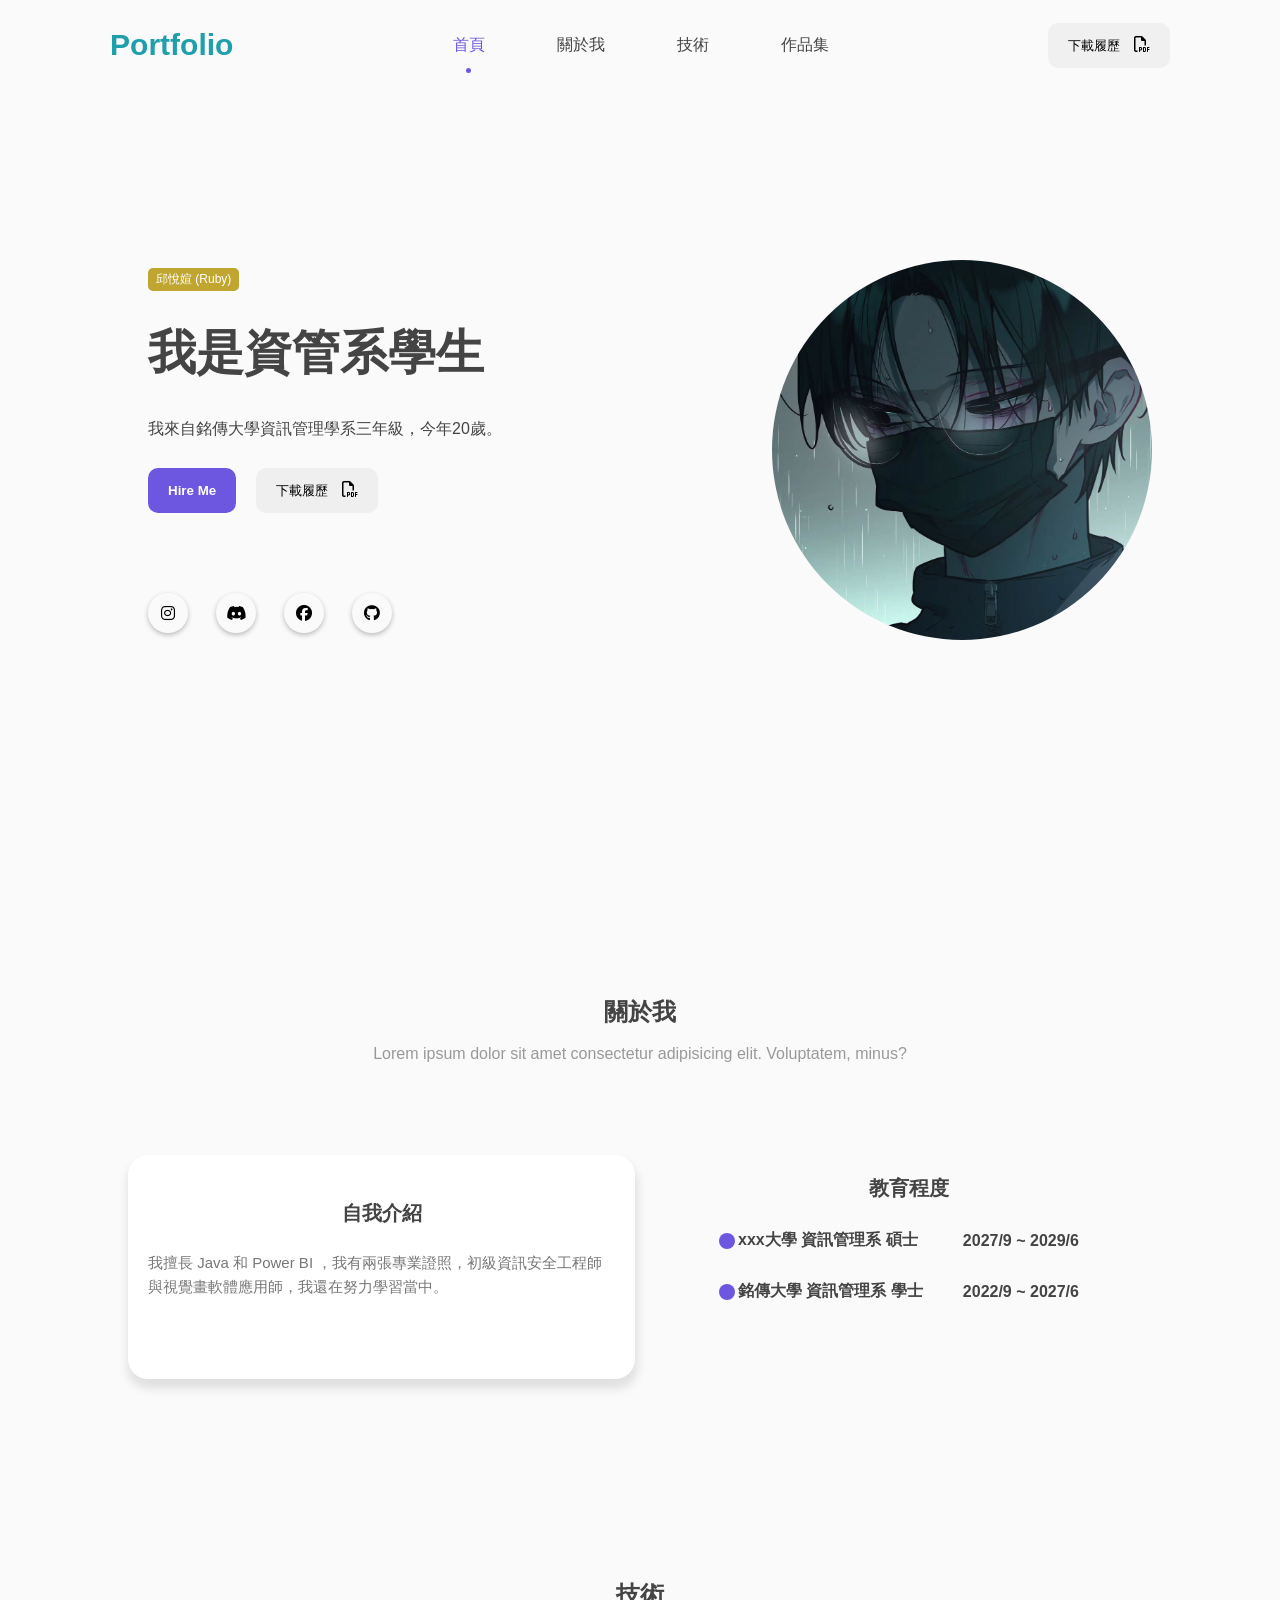
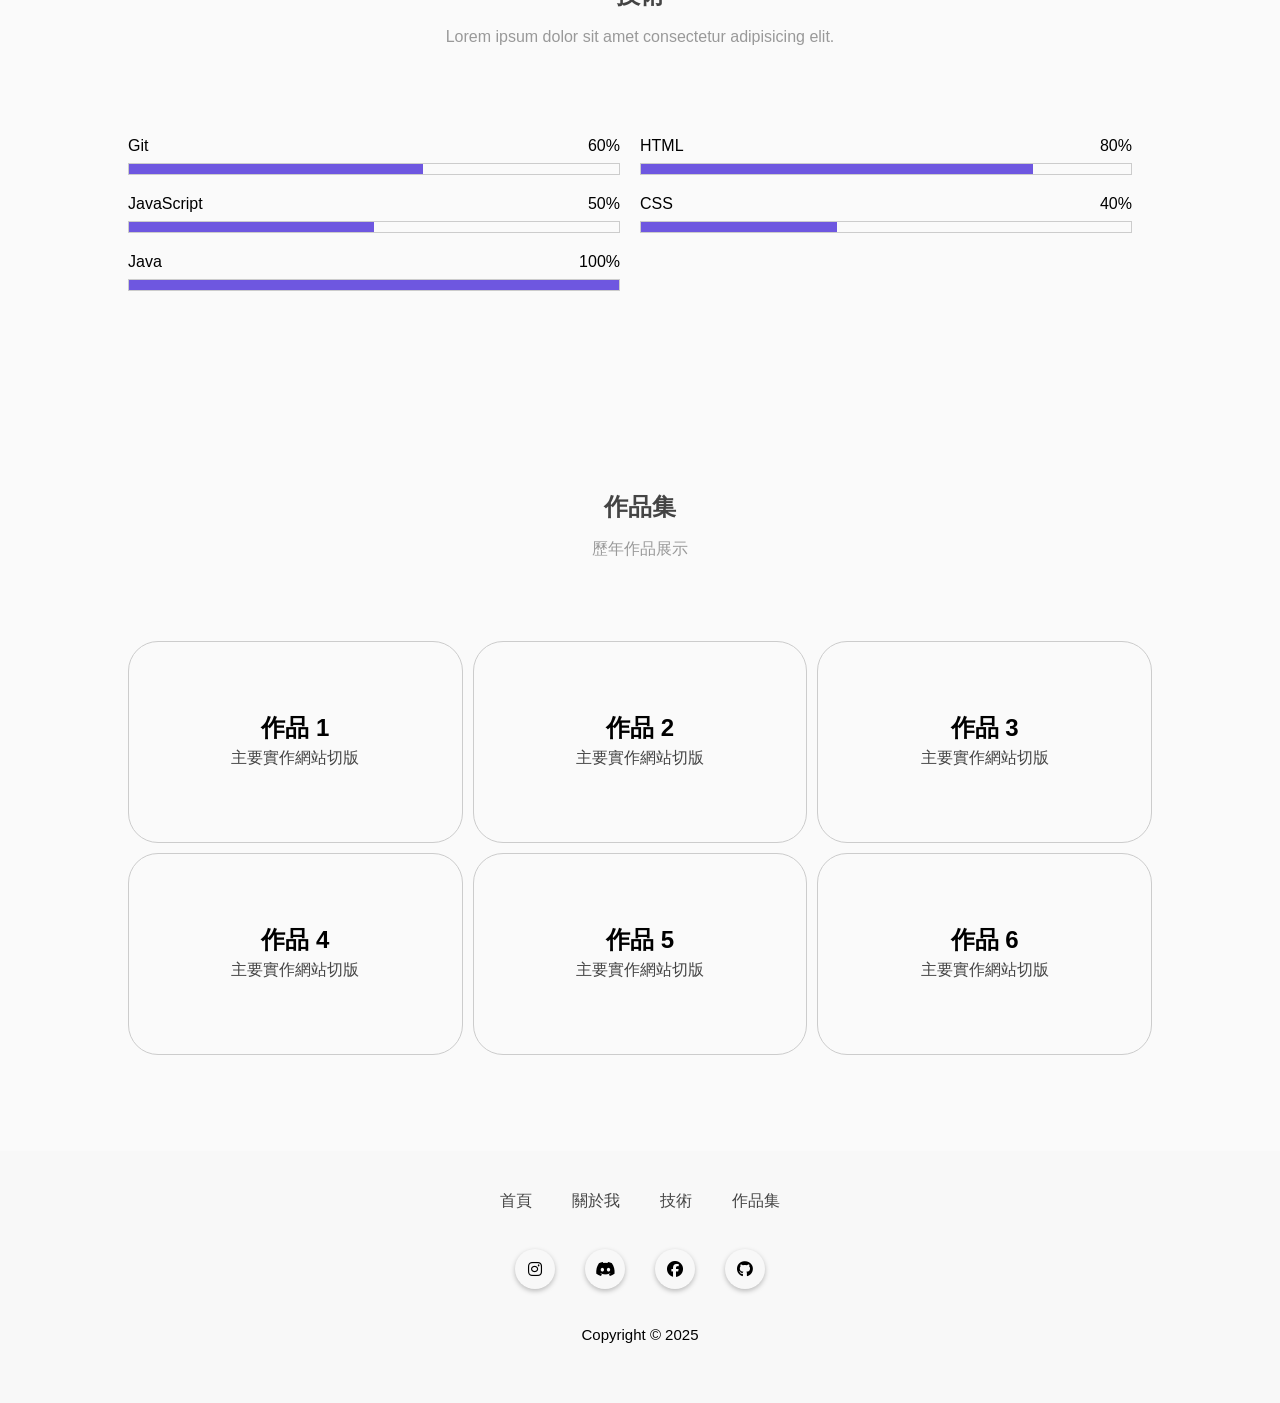
==== src/index.html @ 3c7439de "feat(about): 關於我版面樣式調整" ====
<!DOCTYPE html>
<html lang="en">
  <head>
    <meta charset="UTF-8" />
    <meta name="viewport" content="width=device-width, initial-scale=1.0" />
    <title>邱悅媗個人網站</title>
    <link rel="stylesheet" href="style.min.css" />
    <link rel="stylesheet" href="https://cdnjs.cloudflare.com/ajax/libs/font-awesome/6.6.0/css/all.min.css" />
  </head>

  <body>
    <section>
      <header>
        <div class="container">
          <div>
            <div class="left">
              <p class="nav-name">Portfolio</p>
            </div>

            <div class="center">
              <nav>
                <a href="#home" class="active">首頁</a>
                <a href="#about">關於我</a>
                <a href="#skills">技術</a>
                <a href="#contact">作品集</a>
              </nav>
            </div>

            <div class="button">
              <button class="btn">下載履歷 <i class="fa-regular fa-file-pdf"></i></button>
            </div>
          </div>
        </div>
      </header>

      <main class="wrapper">
        <div id="home" class="home">
          <div class="text">
            <span>邱悅媗 (Ruby)</span>
            <div class="featured-name">
              <p>我是資管系學生</p>
            </div>
            <strong>我來自銘傳大學資訊管理學系三年級，今年20歲。</strong>
            <div class="button">
              <button class="blue-btn" type="button">Hire Me</button>
              <button class="btn">下載履歷 <i class="fa-regular fa-file-pdf"></i></button>
            </div>
            <div class="icons">
              <div class="icon"><i class="fa-brands fa-instagram"></i></div>
              <div class="icon"><i class="fa-brands fa-discord"></i></div>
              <div class="icon"><i class="fa-brands fa-facebook"></i></div>
              <div class="icon"><i class="fa-brands fa-github"></i></div>
            </div>
          </div>
          <div class="image">
            <img src="./assets/images/784SE5cc.jpeg" alt="" srcset="" />
          </div>
        </div>
        <div id="about" class="page">
          <div class="title">
            <h1>關於我</h1>
            <strong>Lorem ipsum dolor sit amet consectetur adipisicing elit. Voluptatem, minus?</strong>
          </div>
          <div class="content">
            <div class="introduce">
              <div class="card">
                <h3>自我介紹</h3>
                <div>我擅長 Java 和 Power BI ，我有兩張專業證照，初級資訊安全工程師與視覺畫軟體應用師，我還在努力學習當中。</div>
              </div>
            </div>
            <div class="education">
              <h3>教育程度</h3>
              <div class="resume-item">
                <strong>xxx大學 資訊管理系 碩士</strong>
                <strong>2027/9 ~ 2029/6</strong>
              </div>
              <div class="resume-item">
                <strong>銘傳大學 資訊管理系 學士</strong>
                <strong>2022/9 ~ 2027/6</strong>
              </div>
            </div>
          </div>
        </div>
        <div id="skills" class="page">
          <div class="title">
            <h1>技術</h1>
            <strong>Lorem ipsum dolor sit amet consectetur adipisicing elit.</strong>
          </div>
          <div class="skills">
            <div class="item">
              <span class="skill">
                <span>Git</span>
                <span>60%</span>
              </span>
              <div class="progress">
                <div class="progress-bar" style="width: 60%"></div>
              </div>
            </div>

            <div class="item">
              <span class="skill">
                <span>HTML</span>
                <span>80%</span>
              </span>
              <div class="progress">
                <div class="progress-bar" style="width: 80%"></div>
              </div>
            </div>

            <div class="item">
              <span class="skill">
                <span>JavaScript</span>
                <span>50%</span>
              </span>
              <div class="progress">
                <div class="progress-bar" style="width: 50%"></div>
              </div>
            </div>

            <div class="item">
              <span class="skill">
                <span>CSS</span>
                <span>40%</span>
              </span>
              <div class="progress">
                <div class="progress-bar" style="width: 40%"></div>
              </div>
            </div>

            <div class="item">
              <span class="skill">
                <span>Java</span>
                <span>100%</span>
              </span>
              <div class="progress">
                <div class="progress-bar" style="width: 100%"></div>
              </div>
            </div>
          </div>
        </div>
        <div id="contact" class="page">
          <div class="title">
            <h1>作品集</h1>
            <strong>歷年作品展示</strong>
          </div>
          <div class="grid">
            <div class="item">
              <a href="./demo.html" target="_blank">
                <h4>作品 1</h4>
                <strong>主要實作網站切版</strong>
                <i class="fa-solid fa-magnifying-glass"></i>
              </a>
            </div>
            <div class="item">
              <h4>作品 2</h4>
              <strong>主要實作網站切版</strong>
              <i class="fa-solid fa-magnifying-glass"></i>
            </div>
            <div class="item">
              <h4>作品 3</h4>
              <strong>主要實作網站切版</strong>
              <i class="fa-solid fa-magnifying-glass"></i>
            </div>
            <div class="item">
              <h4>作品 4</h4>
              <strong>主要實作網站切版</strong>
              <i class="fa-solid fa-magnifying-glass"></i>
            </div>
            <div class="item">
              <h4>作品 5</h4>
              <strong>主要實作網站切版</strong>
              <i class="fa-solid fa-magnifying-glass"></i>
            </div>
            <div class="item">
              <h4>作品 6</h4>
              <strong>主要實作網站切版</strong>
              <i class="fa-solid fa-magnifying-glass"></i>
            </div>
          </div>
        </div>
      </main>

      <footer>
        <nav>
          <a href="#home">首頁</a>
          <a href="#about">關於我</a>
          <a href="#skills">技術</a>
          <a href="#contact">作品集</a>
        </nav>
        <div class="icons">
          <div class="icon"><i class="fa-brands fa-instagram"></i></div>
          <div class="icon"><i class="fa-brands fa-discord"></i></div>
          <div class="icon"><i class="fa-brands fa-facebook"></i></div>
          <div class="icon"><i class="fa-brands fa-github"></i></div>
        </div>
        <div class="copy-right">Copyright &copy; 2025</div>
      </footer>
    </section>
    <script src="./main.js"></script>
    <!-- 追蹤定位點移動 -->
  </body>
</html>
---- src/style.min.css ----
section{display:flex;flex-direction:column;min-height:100vh}section div.container{width:100%;margin:0 auto;position:relative;box-sizing:border-box}section div.container>div{width:100%;height:4rem;display:flex;align-items:center}section main.wrapper{width:100%;margin:0 auto;box-sizing:border-box;padding-left:2rem;padding-right:2rem;padding-inline:10vw}section main.wrapper>div.home{height:100vh}section main.wrapper>div.page.title{margin-top:1rem;margin-bottom:6rem;text-align:center}section main.wrapper>div.page.title h2{margin:0;margin-bottom:.5rem}section main.wrapper>div.page.title strong{color:var(--gray-color-500)}:root{--header-height-large: 90px;--header-height-small: 70px;--header-height: 90px;--header-shadow: none;--shadow-opacity: 0}header{height:var(--header-height);line-height:var(--header-height);background-color:#fafafa;width:100%;padding-inline:8.6vw;box-sizing:border-box;display:flex;align-items:center;justify-content:space-between;position:fixed;top:0;transition:all .3s ease;z-index:100;transition:.3s;box-shadow:var(--header-shadow, rgba(0, 0, 0, 0.1) 0px 1px 6px)}header::after{content:"";position:absolute;bottom:0;left:0;right:0;height:.5px;background:rgba(0,0,0,.1);opacity:var(--shadow-opacity, 0);transition:opacity .3s ease}header .nav-name{margin:0;padding:0;font-size:30px;font-weight:600;color:#1e9fab}header .center{flex:1;display:flex;justify-content:center}header .center nav{display:flex;align-items:center;gap:3.5rem}header .center nav a{padding:.5rem;border:none;cursor:pointer;font-family:Poppins,sans-serif;color:#444;text-decoration:none;font-weight:500}header .center nav .active{position:relative;color:#6e57e0}header .center nav .active::after{content:"";width:5px;height:5px;background-color:#6e57e0;border-radius:50%;position:absolute;left:calc(50% - 3px);bottom:25px}header .button{display:flex;align-items:center;gap:.5rem}header .button .btn{padding:.5rem;border:none;cursor:pointer;font-family:Poppins,sans-serif;font-weight:500;padding:13px 20px;background:#f0f0f0;border-radius:10px;transition:all .4s;color:#000}header .button .btn i{margin-left:10px;font-size:16px}header .button .btn:hover{background:#00c9ff;color:#fff}div.home{display:flex;justify-content:space-between}div.home>div{width:50%}div.home>div.text{position:relative;display:flex;flex-direction:column;justify-content:center;min-height:80vh;width:50%;padding-left:20px}div.home>div.text>span{align-self:flex-start;background-color:#c0a631;color:#fff;padding:3px 8px;font-size:12px;border-radius:5px}div.home>div.text .featured-name{font-size:3rem;font-weight:600;line-height:1.75rem;color:#444}div.home>div.text strong{font-size:1rem;font-weight:400;line-height:1.75rem;margin-bottom:25px;color:#444}div.home>div.text div.button{display:flex;gap:1.25rem}div.home>div.text div.button .blue-btn{background:#6e57e0;font-weight:600;color:#fff}div.home>div.text div.button .blue-btn:hover{background:#285bd4;color:#fff}div.home>div.text div.button button{padding:.5rem;border:none;cursor:pointer;font-family:Poppins,sans-serif;font-weight:500;padding:13px 20px;background:#efefef;border:none;border-radius:10px;cursor:pointer;transition:all .4s;color:#000}div.home>div.text div.button button:hover{background:#00c9ff;color:#fff}div.home>div.text div.button button>i{margin-left:10px;font-size:16px}div.home>div.text div.icons{margin-top:5em;display:flex;gap:1.75em}div.home>div.text div .icon{display:flex;justify-content:center;align-items:center;width:40px;height:40px;border-radius:50%;box-shadow:0px 2px 5px 0px rgba(0,0,0,.25);cursor:pointer}div.home>div.text div .icon:hover{color:#6e57e0}div.home>div.image{display:flex;justify-content:right;align-items:center}div.home>div.image img{width:380px;height:380px;border-radius:50%;-o-object-fit:cover;object-fit:cover}.page{padding-block:6em}.page .title{text-align:center;margin-bottom:5em}.page .title h1{font-weight:600;color:#444;margin:0 0 14px}.page .title strong{font-size:1rem;font-weight:400;line-height:1.5;color:#999}.page#about .content{display:flex;flex-direction:row;justify-content:space-between;align-items:center;gap:50px}.page#about .introduce{width:100%}.page#about .introduce div.card{position:relative;display:flex;align-items:center;flex-direction:column;padding-block:30px 70px;padding-inline:10px;width:100%;background:#fff;box-shadow:1px 8px 10px 2px rgba(0,0,0,.1019607843);border-radius:20px}.page#about .introduce div.card h3{font-size:1.25rem;font-weight:600;line-height:1rem;color:#444}.page#about .introduce div.card>div{font-size:15px;font-weight:400;line-height:1.5rem;padding:10px;text-align:left;color:#777}.page#about .education{display:flex;align-items:center;flex-direction:column;padding-block:30px 70px;padding-inline:0px;width:100%}.page#about .education h3{margin:0 0 15px;font-size:20px;font-weight:600;line-height:1.2;color:#444}.page#about .education .resume-item{width:70%;display:flex;justify-content:space-between;align-items:center;padding:15px;color:#444;position:relative;font-weight:normal}.page#about .education .resume-item::before{box-sizing:border-box;content:"";position:absolute;left:-4px;width:16px;height:16px;border-radius:50px;background-color:#6e57e0}div.skills{display:flex;width:100%;gap:20px;flex-wrap:wrap;padding-block:.5em}div.skills .item{display:flex;flex-direction:column;gap:8px;flex-basis:calc(50% - 20px)}div.skills .item .skill{display:flex;justify-content:space-between;align-items:center}div.skills .item .progress{height:10px;border:solid 1px #ccc}div.skills .item .progress .progress-bar{height:10px;background-color:#6e57e0}div .grid{display:grid;grid-template-columns:repeat(auto-fill, minmax(300px, 1fr));gap:10px}div .grid .item{border:solid 1px #ccc;border-radius:30px;height:200px;display:flex;flex-direction:column;justify-content:center;align-items:center}div .grid .item i{display:none}div .grid .item:hover{color:#285bd4;border:solid 1px #285bd4}div .grid .item:hover i{padding-top:.75rem;display:block}div .grid .item a{display:flex;flex-direction:column;justify-content:center;align-items:center;text-decoration:none;color:inherit}div .grid .item h4{margin:0;margin-top:-2.5px;font-size:1.5rem}div .grid .item strong{font-weight:normal;margin-top:4px;color:#444}footer{display:flex;justify-content:center;align-items:center;flex-direction:column;row-gap:37px;background:#f8f8f8;padding-block:40px 60px}footer nav{display:flex}footer nav a{color:#444;text-decoration:none;font-weight:500;margin:0 20px}footer div{display:flex;justify-content:center}footer div.icons{gap:30px}footer div .icon{align-items:center;width:40px;height:40px;border-radius:50%;box-shadow:0px 2px 5px 0px rgba(0,0,0,.25);cursor:pointer}footer div .icon:hover{color:#6e57e0}footer div.copy-right{font-size:15px}html,body{margin:0;padding:0;box-sizing:border-box;background-color:#fafafa;font-family:Poppins,sans-serif}html{scroll-behavior:smooth}.wrapper{padding-inline:10vw}/*# sourceMappingURL=style.min.css.map */
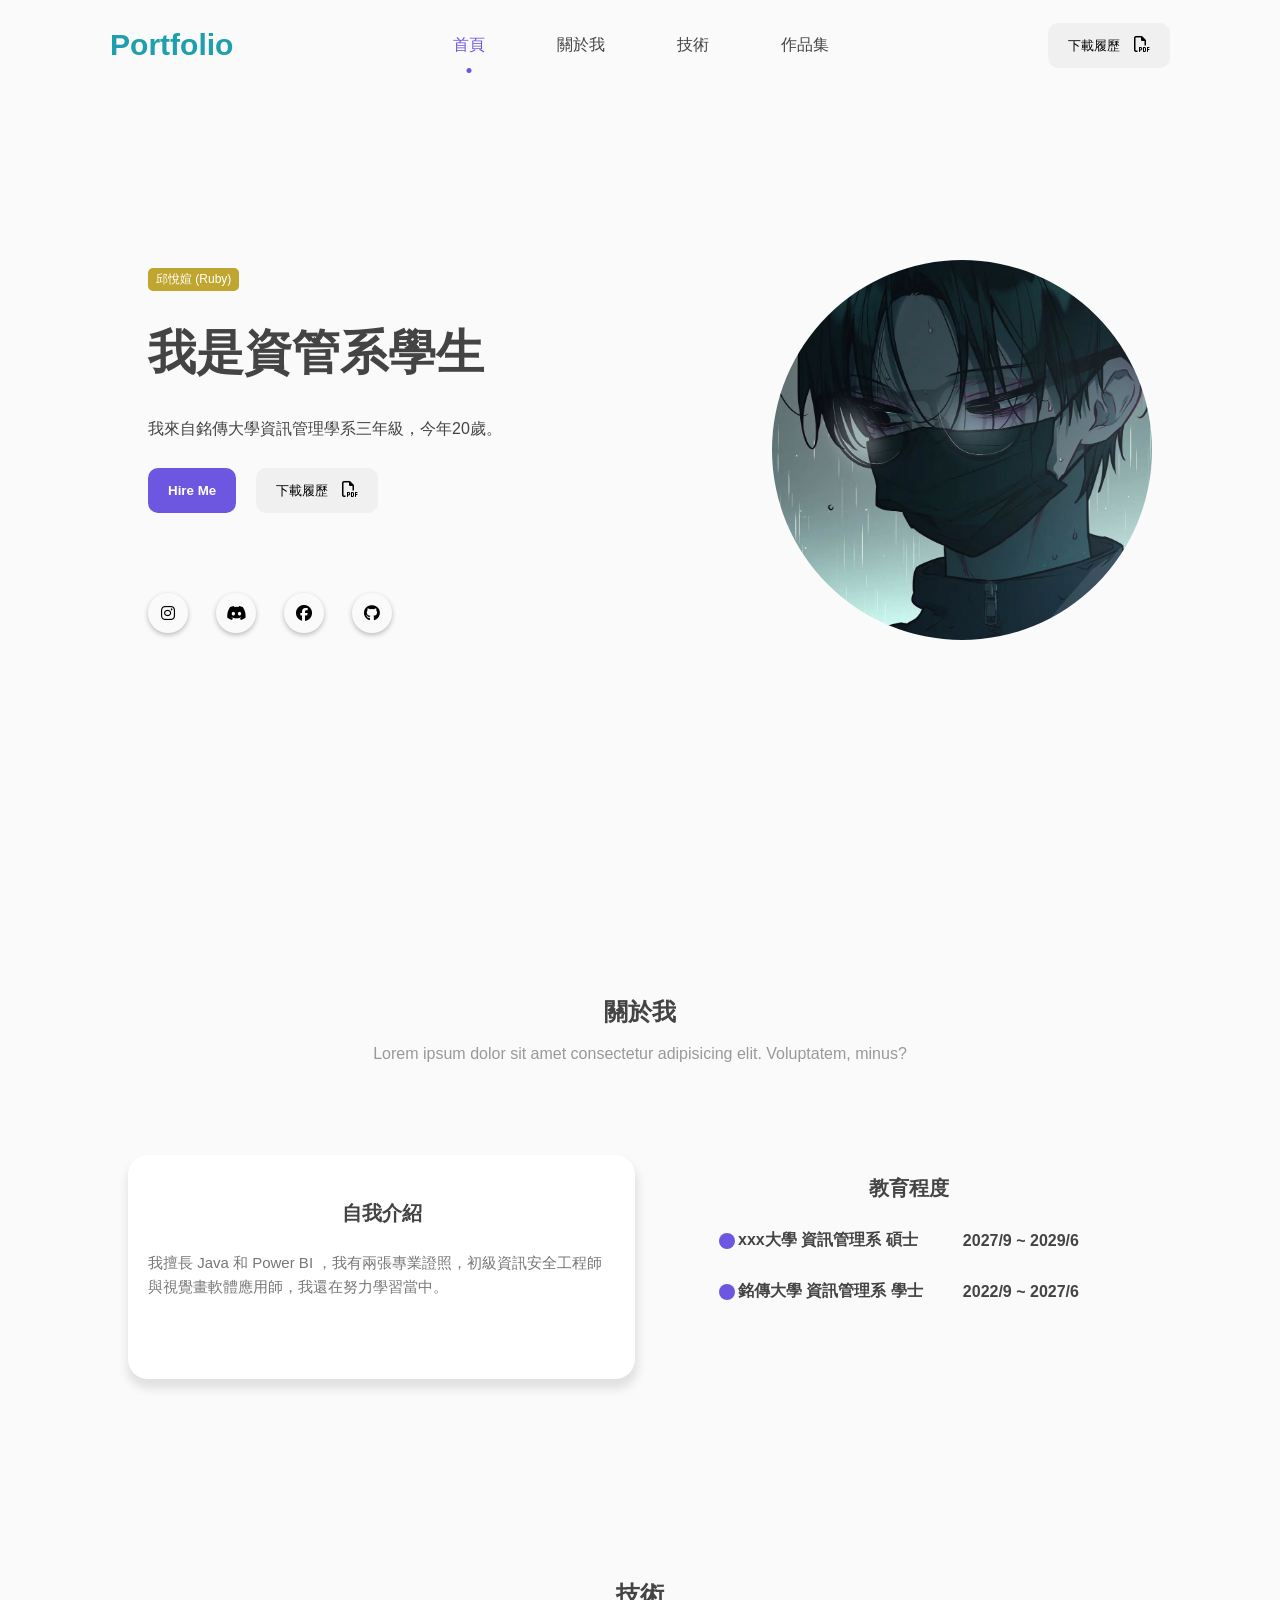
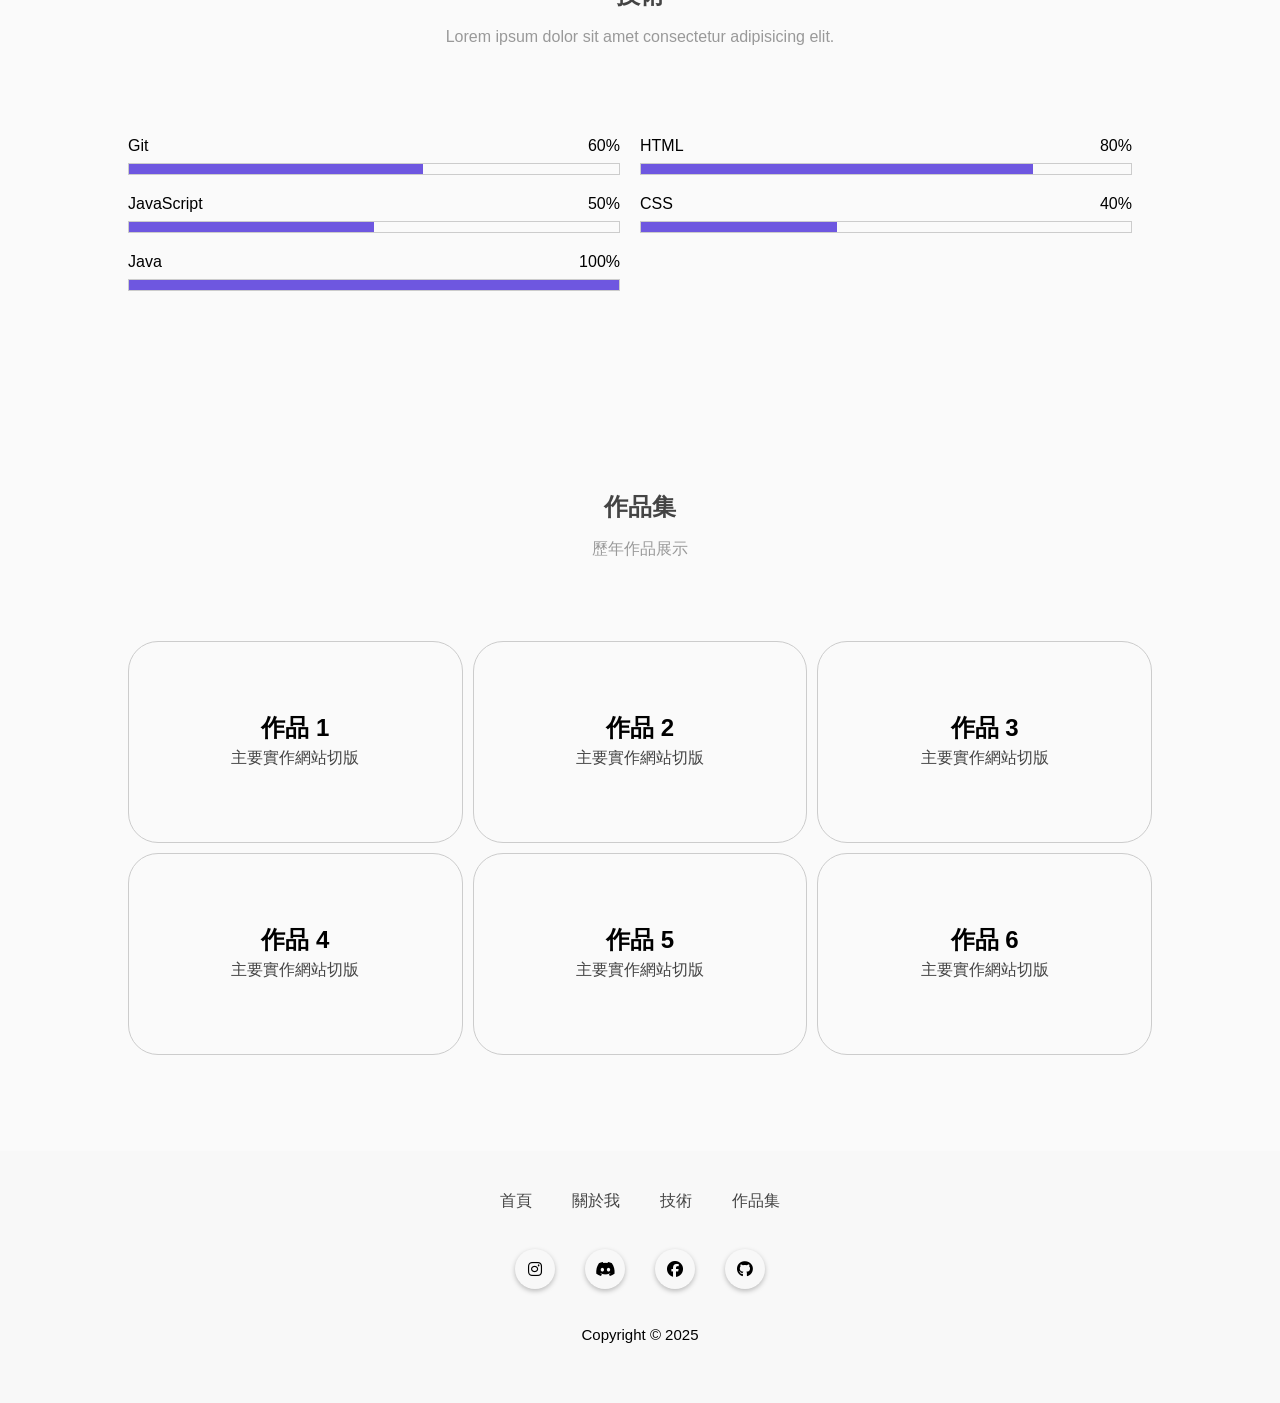
==== commit 7164f563: "refactor(a): 整合顏色格式與樣式" ====
--- a/src/index.html
+++ b/src/index.html
@@ -74,6 +74,7 @@
                 <strong>xxx大學 資訊管理系 碩士</strong>
                 <strong>2027/9 ~ 2029/6</strong>
               </div>
+
               <div class="resume-item">
                 <strong>銘傳大學 資訊管理系 學士</strong>
                 <strong>2022/9 ~ 2027/6</strong>
@@ -151,26 +152,31 @@
                 <i class="fa-solid fa-magnifying-glass"></i>
               </a>
             </div>
+
             <div class="item">
               <h4>作品 2</h4>
               <strong>主要實作網站切版</strong>
               <i class="fa-solid fa-magnifying-glass"></i>
             </div>
+
             <div class="item">
               <h4>作品 3</h4>
               <strong>主要實作網站切版</strong>
               <i class="fa-solid fa-magnifying-glass"></i>
             </div>
+
             <div class="item">
               <h4>作品 4</h4>
               <strong>主要實作網站切版</strong>
               <i class="fa-solid fa-magnifying-glass"></i>
             </div>
+
             <div class="item">
               <h4>作品 5</h4>
               <strong>主要實作網站切版</strong>
               <i class="fa-solid fa-magnifying-glass"></i>
             </div>
+
             <div class="item">
               <h4>作品 6</h4>
               <strong>主要實作網站切版</strong>
--- a/src/style.min.css
+++ b/src/style.min.css
@@ -1 +1 @@
-section{display:flex;flex-direction:column;min-height:100vh}section div.container{width:100%;margin:0 auto;position:relative;box-sizing:border-box}section div.container>div{width:100%;height:4rem;display:flex;align-items:center}section main.wrapper{width:100%;margin:0 auto;box-sizing:border-box;padding-left:2rem;padding-right:2rem;padding-inline:10vw}section main.wrapper>div.home{height:100vh}section main.wrapper>div.page.title{margin-top:1rem;margin-bottom:6rem;text-align:center}section main.wrapper>div.page.title h2{margin:0;margin-bottom:.5rem}section main.wrapper>div.page.title strong{color:var(--gray-color-500)}:root{--header-height-large: 90px;--header-height-small: 70px;--header-height: 90px;--header-shadow: none;--shadow-opacity: 0}header{height:var(--header-height);line-height:var(--header-height);background-color:#fafafa;width:100%;padding-inline:8.6vw;box-sizing:border-box;display:flex;align-items:center;justify-content:space-between;position:fixed;top:0;transition:all .3s ease;z-index:100;transition:.3s;box-shadow:var(--header-shadow, rgba(0, 0, 0, 0.1) 0px 1px 6px)}header::after{content:"";position:absolute;bottom:0;left:0;right:0;height:.5px;background:rgba(0,0,0,.1);opacity:var(--shadow-opacity, 0);transition:opacity .3s ease}header .nav-name{margin:0;padding:0;font-size:30px;font-weight:600;color:#1e9fab}header .center{flex:1;display:flex;justify-content:center}header .center nav{display:flex;align-items:center;gap:3.5rem}header .center nav a{padding:.5rem;border:none;cursor:pointer;font-family:Poppins,sans-serif;color:#444;text-decoration:none;font-weight:500}header .center nav .active{position:relative;color:#6e57e0}header .center nav .active::after{content:"";width:5px;height:5px;background-color:#6e57e0;border-radius:50%;position:absolute;left:calc(50% - 3px);bottom:25px}header .button{display:flex;align-items:center;gap:.5rem}header .button .btn{padding:.5rem;border:none;cursor:pointer;font-family:Poppins,sans-serif;font-weight:500;padding:13px 20px;background:#f0f0f0;border-radius:10px;transition:all .4s;color:#000}header .button .btn i{margin-left:10px;font-size:16px}header .button .btn:hover{background:#00c9ff;color:#fff}div.home{display:flex;justify-content:space-between}div.home>div{width:50%}div.home>div.text{position:relative;display:flex;flex-direction:column;justify-content:center;min-height:80vh;width:50%;padding-left:20px}div.home>div.text>span{align-self:flex-start;background-color:#c0a631;color:#fff;padding:3px 8px;font-size:12px;border-radius:5px}div.home>div.text .featured-name{font-size:3rem;font-weight:600;line-height:1.75rem;color:#444}div.home>div.text strong{font-size:1rem;font-weight:400;line-height:1.75rem;margin-bottom:25px;color:#444}div.home>div.text div.button{display:flex;gap:1.25rem}div.home>div.text div.button .blue-btn{background:#6e57e0;font-weight:600;color:#fff}div.home>div.text div.button .blue-btn:hover{background:#285bd4;color:#fff}div.home>div.text div.button button{padding:.5rem;border:none;cursor:pointer;font-family:Poppins,sans-serif;font-weight:500;padding:13px 20px;background:#efefef;border:none;border-radius:10px;cursor:pointer;transition:all .4s;color:#000}div.home>div.text div.button button:hover{background:#00c9ff;color:#fff}div.home>div.text div.button button>i{margin-left:10px;font-size:16px}div.home>div.text div.icons{margin-top:5em;display:flex;gap:1.75em}div.home>div.text div .icon{display:flex;justify-content:center;align-items:center;width:40px;height:40px;border-radius:50%;box-shadow:0px 2px 5px 0px rgba(0,0,0,.25);cursor:pointer}div.home>div.text div .icon:hover{color:#6e57e0}div.home>div.image{display:flex;justify-content:right;align-items:center}div.home>div.image img{width:380px;height:380px;border-radius:50%;-o-object-fit:cover;object-fit:cover}.page{padding-block:6em}.page .title{text-align:center;margin-bottom:5em}.page .title h1{font-weight:600;color:#444;margin:0 0 14px}.page .title strong{font-size:1rem;font-weight:400;line-height:1.5;color:#999}.page#about .content{display:flex;flex-direction:row;justify-content:space-between;align-items:center;gap:50px}.page#about .introduce{width:100%}.page#about .introduce div.card{position:relative;display:flex;align-items:center;flex-direction:column;padding-block:30px 70px;padding-inline:10px;width:100%;background:#fff;box-shadow:1px 8px 10px 2px rgba(0,0,0,.1019607843);border-radius:20px}.page#about .introduce div.card h3{font-size:1.25rem;font-weight:600;line-height:1rem;color:#444}.page#about .introduce div.card>div{font-size:15px;font-weight:400;line-height:1.5rem;padding:10px;text-align:left;color:#777}.page#about .education{display:flex;align-items:center;flex-direction:column;padding-block:30px 70px;padding-inline:0px;width:100%}.page#about .education h3{margin:0 0 15px;font-size:20px;font-weight:600;line-height:1.2;color:#444}.page#about .education .resume-item{width:70%;display:flex;justify-content:space-between;align-items:center;padding:15px;color:#444;position:relative;font-weight:normal}.page#about .education .resume-item::before{box-sizing:border-box;content:"";position:absolute;left:-4px;width:16px;height:16px;border-radius:50px;background-color:#6e57e0}div.skills{display:flex;width:100%;gap:20px;flex-wrap:wrap;padding-block:.5em}div.skills .item{display:flex;flex-direction:column;gap:8px;flex-basis:calc(50% - 20px)}div.skills .item .skill{display:flex;justify-content:space-between;align-items:center}div.skills .item .progress{height:10px;border:solid 1px #ccc}div.skills .item .progress .progress-bar{height:10px;background-color:#6e57e0}div .grid{display:grid;grid-template-columns:repeat(auto-fill, minmax(300px, 1fr));gap:10px}div .grid .item{border:solid 1px #ccc;border-radius:30px;height:200px;display:flex;flex-direction:column;justify-content:center;align-items:center}div .grid .item i{display:none}div .grid .item:hover{color:#285bd4;border:solid 1px #285bd4}div .grid .item:hover i{padding-top:.75rem;display:block}div .grid .item a{display:flex;flex-direction:column;justify-content:center;align-items:center;text-decoration:none;color:inherit}div .grid .item h4{margin:0;margin-top:-2.5px;font-size:1.5rem}div .grid .item strong{font-weight:normal;margin-top:4px;color:#444}footer{display:flex;justify-content:center;align-items:center;flex-direction:column;row-gap:37px;background:#f8f8f8;padding-block:40px 60px}footer nav{display:flex}footer nav a{color:#444;text-decoration:none;font-weight:500;margin:0 20px}footer div{display:flex;justify-content:center}footer div.icons{gap:30px}footer div .icon{align-items:center;width:40px;height:40px;border-radius:50%;box-shadow:0px 2px 5px 0px rgba(0,0,0,.25);cursor:pointer}footer div .icon:hover{color:#6e57e0}footer div.copy-right{font-size:15px}html,body{margin:0;padding:0;box-sizing:border-box;background-color:#fafafa;font-family:Poppins,sans-serif}html{scroll-behavior:smooth}.wrapper{padding-inline:10vw}/*# sourceMappingURL=style.min.css.map */+section{display:flex;flex-direction:column;width:100%}section div.container{width:100%;margin:0 auto;position:relative;box-sizing:border-box}section div.container>div{display:flex;align-items:center}section main.wrapper{width:100%;margin:0 auto;box-sizing:border-box;padding-inline:10vw}section main.wrapper>div.home{height:100vh}section main.wrapper>div.page{padding-block:6em}section main.wrapper>div.page.title{margin-top:1rem;margin-bottom:6rem}section main.wrapper>div.page.title h2{margin:0;margin-bottom:.5rem}:root{--first-color: #6e57e0;--first-color-hover: #285bd4;--second-color: #00c9ff;--border-color: #ccc;--body-color: #fafafa;--white-color: #fff;--primary-text-color: #444444;--first-shadow-color: rgba(0, 0, 0, 0.1)}:root{--header-height-large: 90px;--header-height-small: 70px;--header-height: 90px;--header-shadow: none;--shadow-opacity: 0}header{height:var(--header-height);line-height:var(--header-height);background-color:var(--body-color);width:100%;padding-inline:8.6vw;box-sizing:border-box;display:flex;align-items:center;justify-content:space-between;position:fixed;top:0;transition:all .3s ease;z-index:100;box-shadow:var(--header-shadow, var(--first-shadow-color) 0px 1px 6px)}header::after{content:"";position:absolute;bottom:0;left:0;right:0;height:.5px;background:var(--first-shadow-color);opacity:var(--shadow-opacity, 0);transition:opacity .3s ease}header .nav-name{margin:0;padding:0;font-size:30px;font-weight:600;color:#1e9fab}header .center{flex:1;display:flex;justify-content:center}header .center nav{display:flex;align-items:center;gap:3.5rem}header .center nav a{padding:.5rem;border:none;cursor:pointer;font-family:Poppins,sans-serif;color:var(--primary-text-color);text-decoration:none;font-weight:500}header .center nav .active{position:relative;color:var(--first-color)}header .center nav .active::after{content:"";width:5px;height:5px;background-color:var(--first-color);border-radius:50%;position:absolute;left:50%;bottom:25px;transform:translateX(-50%)}header .button{display:flex;align-items:center;gap:.5rem}header .button .btn{font-weight:500;padding:13px 20px;background:#f0f0f0;border:none;border-radius:10px;cursor:pointer;transition:all .4s}header .button .btn i{margin-left:10px;font-size:16px}header .button .btn:hover{background:var(--second-color);color:var(--white-color)}div.home{display:flex;justify-content:space-between}div.home>div{width:50%}div.home>div.text{position:relative;display:flex;flex-direction:column;justify-content:center;min-height:80vh;width:50%;padding-left:20px}div.home>div.text>span{align-self:flex-start;background-color:#c0a631;color:var(--white-color);padding:3px 8px;font-size:12px;border-radius:5px}div.home>div.text .featured-name{font-size:3rem;font-weight:600;line-height:1.75rem;color:var(--primary-text-color)}div.home>div.text strong{font-size:1rem;font-weight:400;line-height:1.75rem;margin-bottom:25px;color:var(--primary-text-color)}div.home>div.text div.button{display:flex;gap:1.25rem}div.home>div.text div.button .blue-btn{padding:.5rem;border:none;cursor:pointer;font-family:Poppins,sans-serif;background:var(--first-color);font-weight:600;color:var(--white-color);padding:13px 20px}div.home>div.text div.button .blue-btn:hover{background:var(--first-color-hover);color:var(--white-color)}div.home>div.text div.button button{font-weight:500;padding:13px 20px;background:#f0f0f0;border:none;border-radius:10px;cursor:pointer;transition:all .4s}div.home>div.text div.button button i{margin-left:10px;font-size:16px}div.home>div.text div.button button:hover{background:var(--second-color);color:var(--white-color)}div.home>div.text div.icons{margin-top:5em;display:flex;gap:1.75em}div.home>div.text div .icon{display:flex;justify-content:center;align-items:center;width:40px;height:40px;border-radius:50%;box-shadow:0px 2px 5px 0px rgba(0,0,0,.25);cursor:pointer}div.home>div.text div .icon:hover{color:var(--first-color)}div.home>div.image{display:flex;justify-content:right;align-items:center}div.home>div.image img{width:380px;height:380px;border-radius:50%;-o-object-fit:cover;object-fit:cover}.page .title{text-align:center;margin-bottom:5em}.page .title h1{font-weight:600;color:var(--primary-text-color);margin:0 0 14px}.page .title strong{font-size:1rem;font-weight:400;line-height:1.5;color:#999}.page#about .content{display:flex;flex-direction:row;justify-content:space-between;align-items:center;gap:50px}.page#about .introduce{width:100%}.page#about .introduce div.card{position:relative;display:flex;align-items:center;flex-direction:column;padding:30px 10px 70px;width:100%;background:var(--white-color);box-shadow:1px 8px 10px 2px var(--first-shadow-color);border-radius:20px}.page#about .introduce div.card h3{font-size:1.25rem;font-weight:600;line-height:1rem;color:var(--primary-text-color)}.page#about .introduce div.card>div{font-size:15px;font-weight:400;line-height:1.5rem;padding:10px;text-align:left;color:#777}.page#about .education{display:flex;align-items:center;flex-direction:column;padding:30px 0px 70px;width:100%}.page#about .education h3{margin:0 0 15px;font-size:20px;font-weight:600;line-height:1.2;color:var(--primary-text-color)}.page#about .education .resume-item{width:70%;display:flex;justify-content:space-between;align-items:center;padding:15px;color:var(--primary-text-color);position:relative;font-weight:normal}.page#about .education .resume-item::before{box-sizing:border-box;content:"";position:absolute;left:-4px;width:16px;height:16px;border-radius:50px;background-color:var(--first-color)}div.skills{display:flex;width:100%;gap:20px;flex-wrap:wrap;padding-block:.5em}div.skills .item{display:flex;flex-direction:column;gap:8px;flex-basis:calc(50% - 20px)}div.skills .item .skill{display:flex;justify-content:space-between;align-items:center}div.skills .item .progress{height:10px;border:1px solid var(--border-color)}div.skills .item .progress .progress-bar{height:10px;background-color:var(--first-color)}div .grid{display:grid;grid-template-columns:repeat(auto-fill, minmax(300px, 1fr));gap:10px}div .grid .item{border:1px solid var(--border-color);border-radius:30px;height:200px;display:flex;flex-direction:column;justify-content:center;align-items:center}div .grid .item i{display:none}div .grid .item:hover{color:var(--first-color-hover);border:1px solid var(--first-color-hover)}div .grid .item:hover i{padding-top:.75rem;display:block}div .grid .item a{display:flex;flex-direction:column;justify-content:center;align-items:center;text-decoration:none;color:inherit}div .grid .item h4{margin:0;margin-top:-2.5px;font-size:1.5rem}div .grid .item strong{font-weight:normal;margin-top:4px;color:var(--primary-text-color)}footer{display:flex;justify-content:center;align-items:center;flex-direction:column;row-gap:37px;background:#f8f8f8;padding-block:40px 60px}footer nav{display:flex}footer nav a{color:var(--primary-text-color);text-decoration:none;font-weight:500;margin:0 20px}footer div{display:flex;justify-content:center}footer div.icons{gap:30px}footer div.icons .icon{display:flex;justify-content:center;align-items:center;width:40px;height:40px;border-radius:50%;box-shadow:0px 2px 5px 0px rgba(0,0,0,.25);cursor:pointer}footer div.icons .icon:hover{color:var(--first-color)}footer div.copy-right{font-size:15px}html,body{margin:0;padding:0;box-sizing:border-box;background-color:var(--body-color);font-family:Poppins,sans-serif}html{scroll-behavior:smooth}.wrapper{padding-inline:10vw}/*# sourceMappingURL=style.min.css.map */
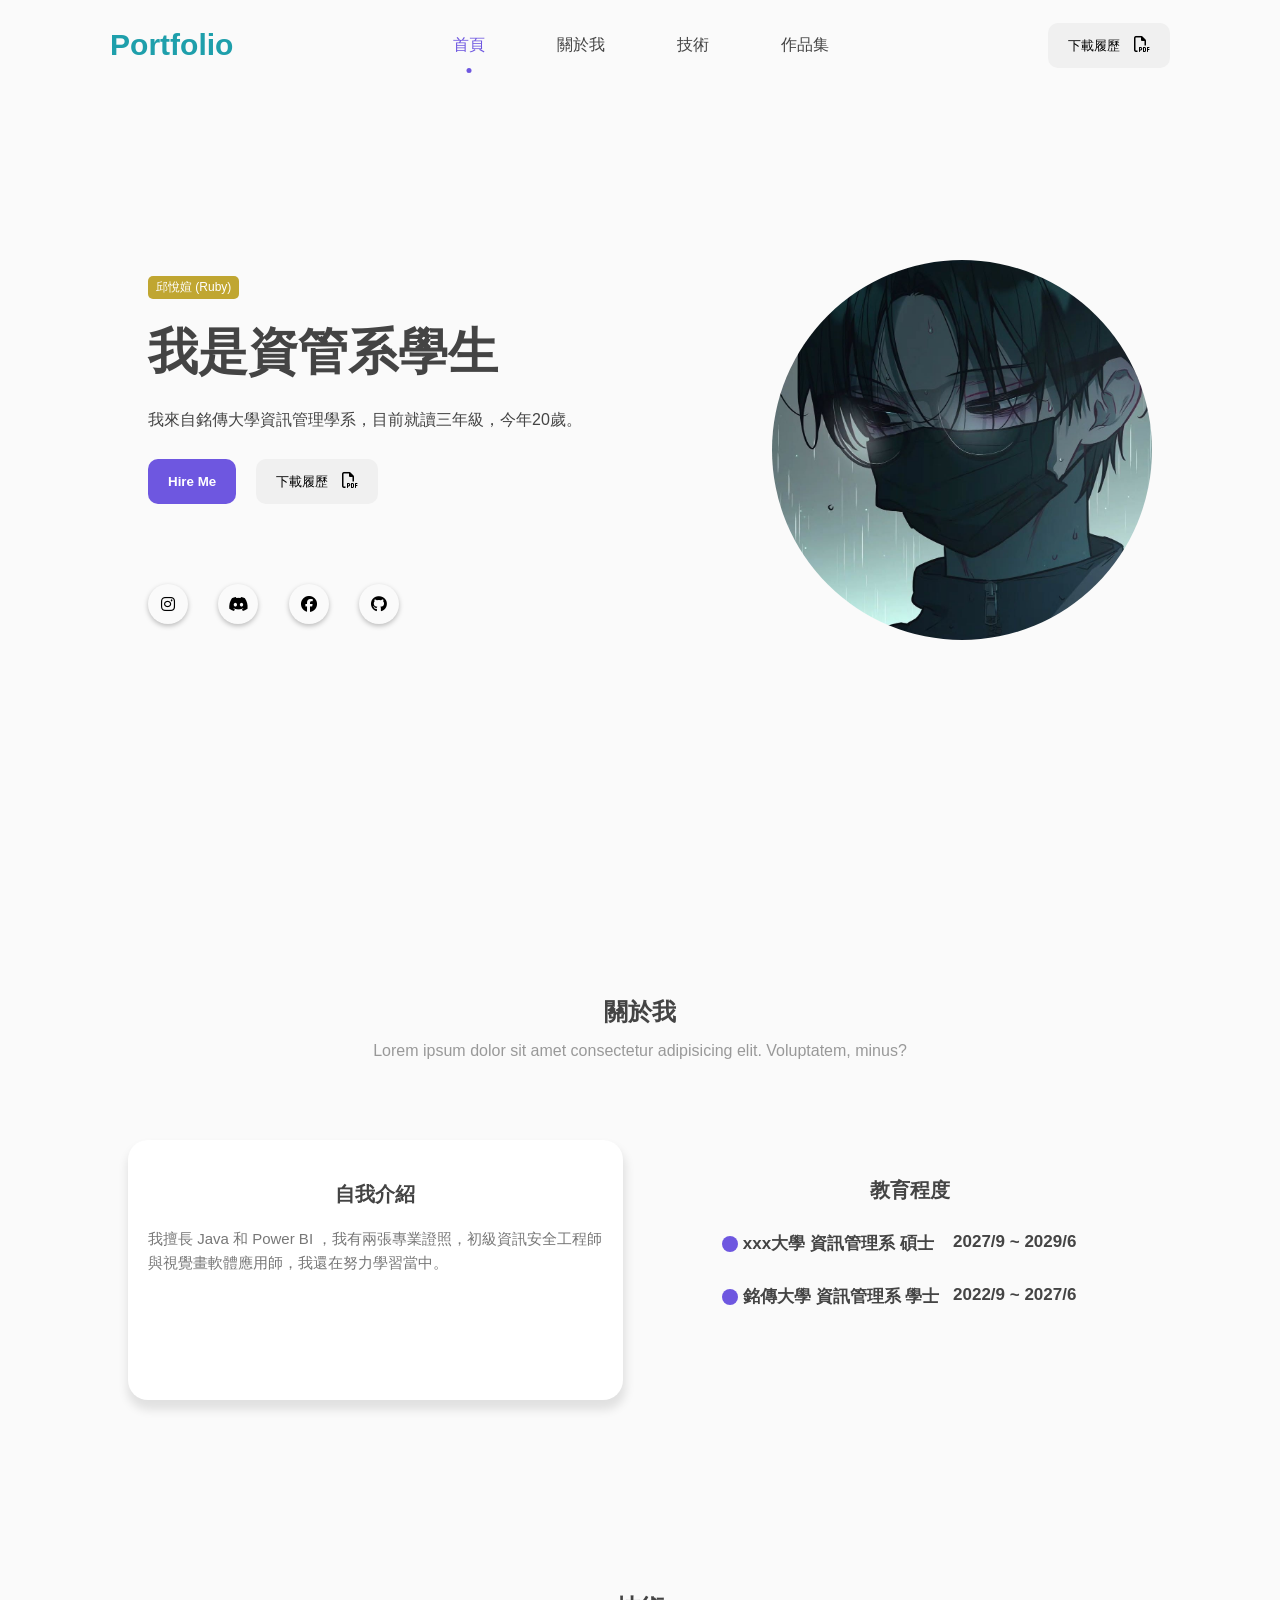
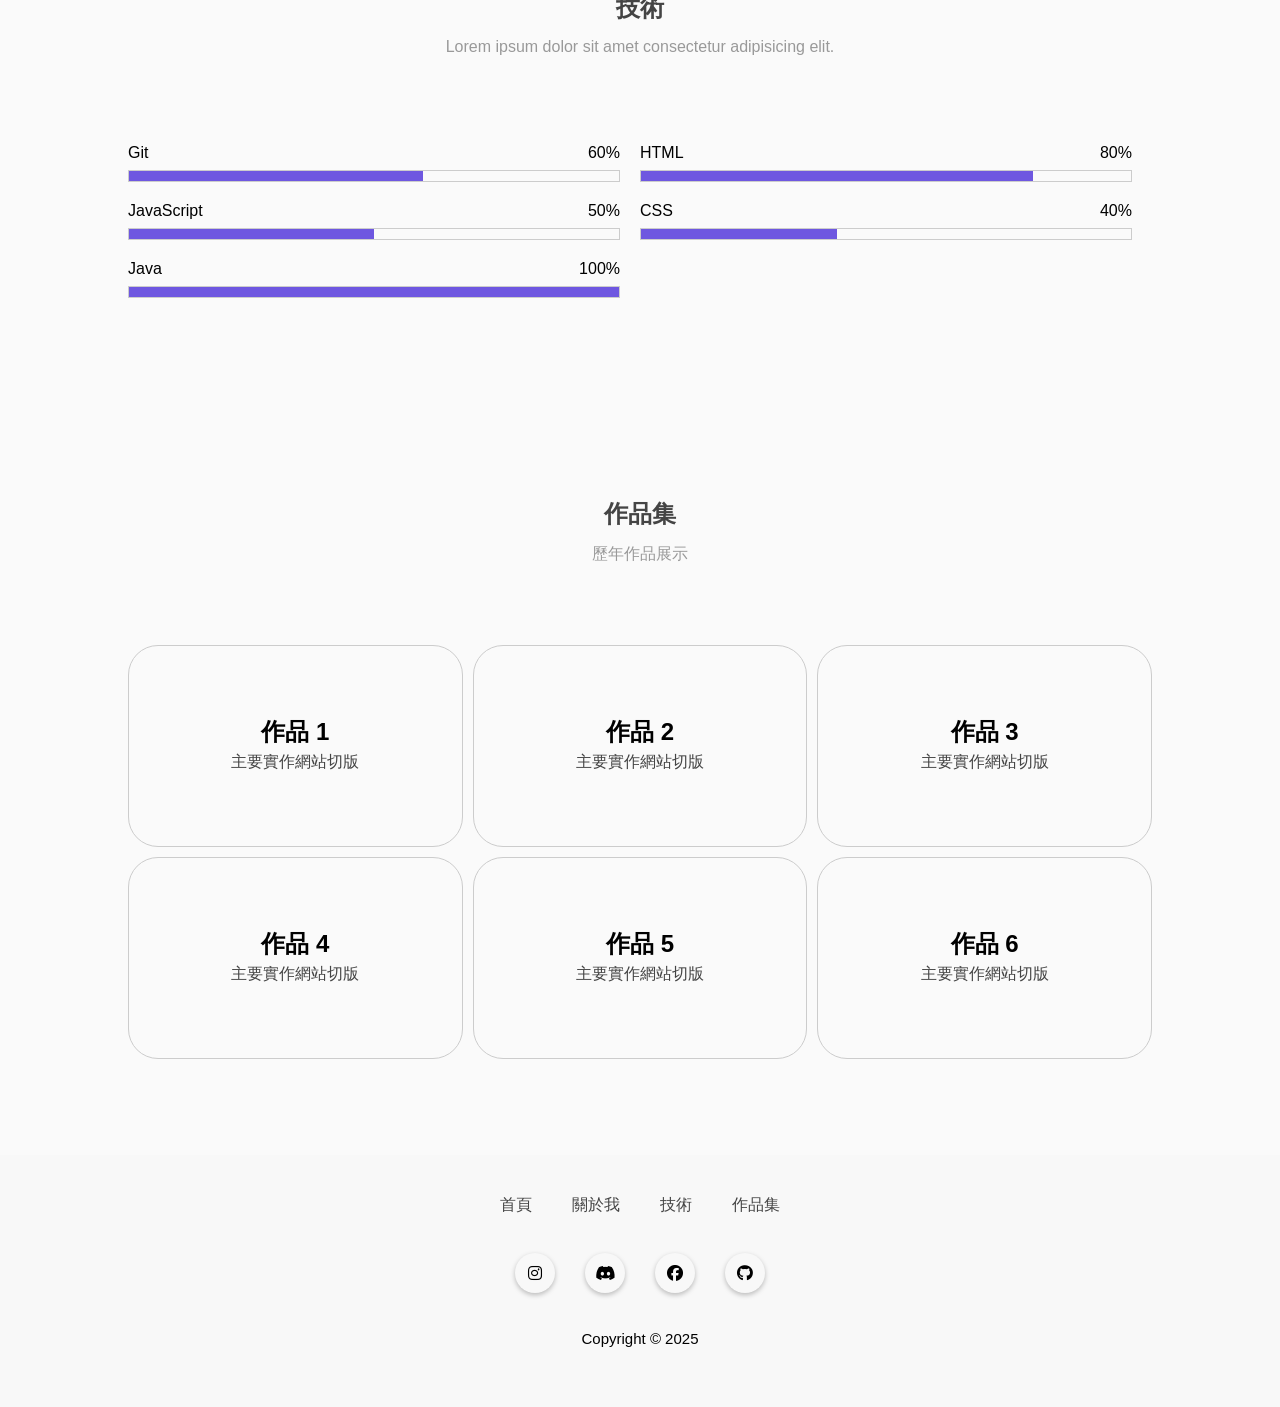
==== commit 8327ae53: "feat(phone): 540px手機頁面樣式設計" ====
--- a/src/index.html
+++ b/src/index.html
@@ -40,7 +40,7 @@
             <div class="featured-name">
               <p>我是資管系學生</p>
             </div>
-            <strong>我來自銘傳大學資訊管理學系三年級，今年20歲。</strong>
+            <strong>我來自銘傳大學資訊管理學系，目前就讀三年級，今年20歲。</strong>
             <div class="button">
               <button class="blue-btn" type="button">Hire Me</button>
               <button class="btn">下載履歷 <i class="fa-regular fa-file-pdf"></i></button>
--- a/src/style.min.css
+++ b/src/style.min.css
@@ -1 +1 @@
-section{display:flex;flex-direction:column;width:100%}section div.container{width:100%;margin:0 auto;position:relative;box-sizing:border-box}section div.container>div{display:flex;align-items:center}section main.wrapper{width:100%;margin:0 auto;box-sizing:border-box;padding-inline:10vw}section main.wrapper>div.home{height:100vh}section main.wrapper>div.page{padding-block:6em}section main.wrapper>div.page.title{margin-top:1rem;margin-bottom:6rem}section main.wrapper>div.page.title h2{margin:0;margin-bottom:.5rem}:root{--first-color: #6e57e0;--first-color-hover: #285bd4;--second-color: #00c9ff;--border-color: #ccc;--body-color: #fafafa;--white-color: #fff;--primary-text-color: #444444;--first-shadow-color: rgba(0, 0, 0, 0.1)}:root{--header-height-large: 90px;--header-height-small: 70px;--header-height: 90px;--header-shadow: none;--shadow-opacity: 0}header{height:var(--header-height);line-height:var(--header-height);background-color:var(--body-color);width:100%;padding-inline:8.6vw;box-sizing:border-box;display:flex;align-items:center;justify-content:space-between;position:fixed;top:0;transition:all .3s ease;z-index:100;box-shadow:var(--header-shadow, var(--first-shadow-color) 0px 1px 6px)}header::after{content:"";position:absolute;bottom:0;left:0;right:0;height:.5px;background:var(--first-shadow-color);opacity:var(--shadow-opacity, 0);transition:opacity .3s ease}header .nav-name{margin:0;padding:0;font-size:30px;font-weight:600;color:#1e9fab}header .center{flex:1;display:flex;justify-content:center}header .center nav{display:flex;align-items:center;gap:3.5rem}header .center nav a{padding:.5rem;border:none;cursor:pointer;font-family:Poppins,sans-serif;color:var(--primary-text-color);text-decoration:none;font-weight:500}header .center nav .active{position:relative;color:var(--first-color)}header .center nav .active::after{content:"";width:5px;height:5px;background-color:var(--first-color);border-radius:50%;position:absolute;left:50%;bottom:25px;transform:translateX(-50%)}header .button{display:flex;align-items:center;gap:.5rem}header .button .btn{font-weight:500;padding:13px 20px;background:#f0f0f0;border:none;border-radius:10px;cursor:pointer;transition:all .4s}header .button .btn i{margin-left:10px;font-size:16px}header .button .btn:hover{background:var(--second-color);color:var(--white-color)}div.home{display:flex;justify-content:space-between}div.home>div{width:50%}div.home>div.text{position:relative;display:flex;flex-direction:column;justify-content:center;min-height:80vh;width:50%;padding-left:20px}div.home>div.text>span{align-self:flex-start;background-color:#c0a631;color:var(--white-color);padding:3px 8px;font-size:12px;border-radius:5px}div.home>div.text .featured-name{font-size:3rem;font-weight:600;line-height:1.75rem;color:var(--primary-text-color)}div.home>div.text strong{font-size:1rem;font-weight:400;line-height:1.75rem;margin-bottom:25px;color:var(--primary-text-color)}div.home>div.text div.button{display:flex;gap:1.25rem}div.home>div.text div.button .blue-btn{padding:.5rem;border:none;cursor:pointer;font-family:Poppins,sans-serif;background:var(--first-color);font-weight:600;color:var(--white-color);padding:13px 20px}div.home>div.text div.button .blue-btn:hover{background:var(--first-color-hover);color:var(--white-color)}div.home>div.text div.button button{font-weight:500;padding:13px 20px;background:#f0f0f0;border:none;border-radius:10px;cursor:pointer;transition:all .4s}div.home>div.text div.button button i{margin-left:10px;font-size:16px}div.home>div.text div.button button:hover{background:var(--second-color);color:var(--white-color)}div.home>div.text div.icons{margin-top:5em;display:flex;gap:1.75em}div.home>div.text div .icon{display:flex;justify-content:center;align-items:center;width:40px;height:40px;border-radius:50%;box-shadow:0px 2px 5px 0px rgba(0,0,0,.25);cursor:pointer}div.home>div.text div .icon:hover{color:var(--first-color)}div.home>div.image{display:flex;justify-content:right;align-items:center}div.home>div.image img{width:380px;height:380px;border-radius:50%;-o-object-fit:cover;object-fit:cover}.page .title{text-align:center;margin-bottom:5em}.page .title h1{font-weight:600;color:var(--primary-text-color);margin:0 0 14px}.page .title strong{font-size:1rem;font-weight:400;line-height:1.5;color:#999}.page#about .content{display:flex;flex-direction:row;justify-content:space-between;align-items:center;gap:50px}.page#about .introduce{width:100%}.page#about .introduce div.card{position:relative;display:flex;align-items:center;flex-direction:column;padding:30px 10px 70px;width:100%;background:var(--white-color);box-shadow:1px 8px 10px 2px var(--first-shadow-color);border-radius:20px}.page#about .introduce div.card h3{font-size:1.25rem;font-weight:600;line-height:1rem;color:var(--primary-text-color)}.page#about .introduce div.card>div{font-size:15px;font-weight:400;line-height:1.5rem;padding:10px;text-align:left;color:#777}.page#about .education{display:flex;align-items:center;flex-direction:column;padding:30px 0px 70px;width:100%}.page#about .education h3{margin:0 0 15px;font-size:20px;font-weight:600;line-height:1.2;color:var(--primary-text-color)}.page#about .education .resume-item{width:70%;display:flex;justify-content:space-between;align-items:center;padding:15px;color:var(--primary-text-color);position:relative;font-weight:normal}.page#about .education .resume-item::before{box-sizing:border-box;content:"";position:absolute;left:-4px;width:16px;height:16px;border-radius:50px;background-color:var(--first-color)}div.skills{display:flex;width:100%;gap:20px;flex-wrap:wrap;padding-block:.5em}div.skills .item{display:flex;flex-direction:column;gap:8px;flex-basis:calc(50% - 20px)}div.skills .item .skill{display:flex;justify-content:space-between;align-items:center}div.skills .item .progress{height:10px;border:1px solid var(--border-color)}div.skills .item .progress .progress-bar{height:10px;background-color:var(--first-color)}div .grid{display:grid;grid-template-columns:repeat(auto-fill, minmax(300px, 1fr));gap:10px}div .grid .item{border:1px solid var(--border-color);border-radius:30px;height:200px;display:flex;flex-direction:column;justify-content:center;align-items:center}div .grid .item i{display:none}div .grid .item:hover{color:var(--first-color-hover);border:1px solid var(--first-color-hover)}div .grid .item:hover i{padding-top:.75rem;display:block}div .grid .item a{display:flex;flex-direction:column;justify-content:center;align-items:center;text-decoration:none;color:inherit}div .grid .item h4{margin:0;margin-top:-2.5px;font-size:1.5rem}div .grid .item strong{font-weight:normal;margin-top:4px;color:var(--primary-text-color)}footer{display:flex;justify-content:center;align-items:center;flex-direction:column;row-gap:37px;background:#f8f8f8;padding-block:40px 60px}footer nav{display:flex}footer nav a{color:var(--primary-text-color);text-decoration:none;font-weight:500;margin:0 20px}footer div{display:flex;justify-content:center}footer div.icons{gap:30px}footer div.icons .icon{display:flex;justify-content:center;align-items:center;width:40px;height:40px;border-radius:50%;box-shadow:0px 2px 5px 0px rgba(0,0,0,.25);cursor:pointer}footer div.icons .icon:hover{color:var(--first-color)}footer div.copy-right{font-size:15px}html,body{margin:0;padding:0;box-sizing:border-box;background-color:var(--body-color);font-family:Poppins,sans-serif}html{scroll-behavior:smooth}.wrapper{padding-inline:10vw}/*# sourceMappingURL=style.min.css.map */+section{display:flex;flex-direction:column;width:100%}section div.container{width:100%;margin:0 auto;position:relative;box-sizing:border-box}section div.container>div{display:flex;align-items:center}section main.wrapper{width:100%;margin:0 auto;box-sizing:border-box;padding-inline:10vw}section main.wrapper>div.home{height:100vh}section main.wrapper>div.page{padding-block:6em}section main.wrapper>div.page.title{margin-top:1rem;margin-bottom:6rem}section main.wrapper>div.page.title h2{margin:0;margin-bottom:.5rem}:root{--first-color: #6e57e0;--first-color-hover: #285bd4;--second-color: #00c9ff;--border-color: #ccc;--body-color: #fafafa;--white-color: #fff;--primary-text-color: #444444;--first-shadow-color: rgba(0, 0, 0, 0.1)}:root{--header-height-large: 90px;--header-height-small: 70px;--header-height: 90px;--header-shadow: none;--shadow-opacity: 0;--center-display: flex;--button-display: flex;--feature-size: 50px;--img-size: 380px;--img-justify: right;--img-order: 0;--home-direction: row;--home-width: 50%;--home-margin-top: 0;--home-text-padding-left: 20px;--home-text-align: left;--home-min-height: 10vh;--icons-margin-top: 5em;--home-gap: 0;--about-padding: 0px 20px 80px 20px;--about-flex-direction: row;--about-introduce-width: 55%;--about-education-width: 50%;--about-content-justify: space-between;--about-card-width: 93%}@media(max-width: 1024px){:root{--img-size: 320px;--home-margin-top: 30px;--home-text-padding-left: 0;--about-padding: 30px 20px 150px 20px;--about-card-width: 90%}}@media(max-width: 900px){:root{--center-display: none;--button-display: none;--img-size: 150px;--img-justify: center;--img-order: -1;--img-margin-top: 7.5em;--home-margin-top: 0;--home-direction: column;--home-width: 100%;--home-text-padding-left: 0px;--home-text-align: center;--home-min-height: 60vh;--icons-margin-top: 2em;--home-gap: 0;--home-text-align-items: center;--about-margin-top: 5rem;--about-padding: 30px 20px 50px 20px;--about-flex-direction: column;--about-introduce-width: 100%;--about-education-width: 100%;--about-content-justify: center;--about-card-width: 94%}}@media(max-width: 540px){:root{--feature-size: 40px;--about-padding: 30px 20px 70px 20px;--about-card-width: 90%}}header{height:var(--header-height);line-height:var(--header-height);background-color:var(--body-color);width:100%;padding-inline:8.6vw;box-sizing:border-box;display:flex;align-items:center;justify-content:space-between;position:fixed;top:0;transition:all .3s ease;z-index:100;box-shadow:var(--header-shadow, var(--first-shadow-color) 0px 1px 6px)}header::after{content:"";position:absolute;bottom:0;left:0;right:0;height:.5px;background:var(--first-shadow-color);opacity:var(--shadow-opacity, 0);transition:opacity .3s ease}header .nav-name{margin:0;padding:0;font-size:30px;font-weight:600;color:#1e9fab}header .center{flex:1;display:var(--center-display);justify-content:center}header .center nav{display:flex;align-items:center;gap:3.5rem}header .center nav a{padding:.5rem;border:none;cursor:pointer;font-family:Poppins,sans-serif;color:var(--primary-text-color);text-decoration:none;font-weight:500}header .center nav .active{position:relative;color:var(--first-color)}header .center nav .active::after{content:"";width:5px;height:5px;background-color:var(--first-color);border-radius:50%;position:absolute;left:50%;bottom:25px;transform:translateX(-50%)}header .button{display:var(--button-display);align-items:center;gap:.5rem}header .button .btn{font-weight:500;padding:13px 20px;background:#f0f0f0;border:none;border-radius:10px;cursor:pointer;transition:all .4s}header .button .btn i{margin-left:10px;font-size:16px}header .button .btn:hover{background:var(--second-color);color:var(--white-color)}div.home{display:flex;flex-direction:var(--home-direction);justify-content:space-between;gap:var(--home-gap, 3rem);margin-top:var(--home-margin-top)}div.home>div{width:var(--home-width)}div.home>div.image{display:flex;justify-content:var(--img-justify);align-items:center;order:var(--img-order);margin-top:var(--img-margin-top)}div.home>div.image img{width:var(--img-size);height:var(--img-size);border-radius:50%;-o-object-fit:cover;object-fit:cover}div.home>div.text{position:relative;display:flex;flex-direction:column;justify-content:center;min-height:var(--home-min-height);width:var(--home-width);padding-left:var(--home-text-padding-left)}div.home>div.text>span{align-self:flex-start;background-color:#c0a631;color:var(--white-color);padding:3px 8px;font-size:12px;border-radius:5px}div.home>div.text .featured-name{font-size:var(--feature-size);font-weight:600;line-height:auto;color:var(--primary-text-color)}div.home>div.text .featured-name p{margin-block:20px}div.home>div.text strong{font-size:1rem;font-weight:400;line-height:1.75rem;margin-bottom:25px;color:var(--primary-text-color)}div.home>div.text div.button{display:flex;gap:1.25rem}div.home>div.text div.button .blue-btn{padding:.5rem;border:none;cursor:pointer;font-family:Poppins,sans-serif;background:var(--first-color);font-weight:600;color:var(--white-color);padding:13px 20px}div.home>div.text div.button .blue-btn:hover{background:var(--first-color-hover);color:var(--white-color)}div.home>div.text div.button button{font-weight:500;padding:13px 20px;background:#f0f0f0;border:none;border-radius:10px;cursor:pointer;transition:all .4s}div.home>div.text div.button button i{margin-left:10px;font-size:16px}div.home>div.text div.button button:hover{background:var(--second-color);color:var(--white-color)}div.home>div.text div.icons{margin-top:var(--icons-margin-top);display:flex;gap:1.9em;width:100%;text-align:center}div.home>div.text div .icon{display:flex;justify-content:center;align-items:center;width:40px;height:40px;border-radius:50%;box-shadow:0px 2px 5px 0px rgba(0,0,0,.25);cursor:pointer}div.home>div.text div .icon:hover{color:var(--first-color)}.page .title{text-align:center;margin-bottom:5em}.page .title h1{font-weight:600;color:var(--primary-text-color);margin:0 0 14px}.page .title strong{font-size:1rem;font-weight:400;color:#999}.page#about{margin-top:var(--about-margin-top)}.page#about .content{display:flex;flex-direction:var(--about-flex-direction);justify-content:var(--about-content-justify);align-items:center;gap:50px}.page#about .introduce{width:var(--about-introduce-width);padding:0}.page#about .introduce div.card{display:flex;align-items:center;justify-content:center;flex-direction:column;padding:var(--about-padding);width:var(--about-card-width);background:var(--white-color);box-shadow:1px 8px 10px 2px var(--first-shadow-color);border-radius:20px;min-height:20vh}.page#about .introduce div.card h3{margin:0 0 15px;font-size:1.25rem;font-weight:600;line-height:1rem;color:var(--primary-text-color)}.page#about .introduce div.card>div{font-size:15px;font-weight:400;line-height:1.5rem;padding-top:10px;color:#777}.page#about .education{display:flex;align-items:center;flex-direction:column;padding-block:30px 70px;padding-inline:20px;width:var(--about-education-width)}.page#about .education h3{margin:0 0 15px;font-size:20px;font-weight:600;line-height:1.2;color:var(--primary-text-color)}.page#about .education .resume-item{width:75%;display:flex;justify-content:space-between;align-items:flex-start;font-size:17px;padding:15px;color:var(--primary-text-color);position:relative;font-weight:normal}.page#about .education .resume-item::before{box-sizing:border-box;content:"";position:absolute;margin-top:4px;left:-6px;width:16px;height:16px;border-radius:50px;background-color:var(--first-color)}div.skills{display:flex;width:100%;gap:20px;flex-wrap:wrap;padding-block:.5em}div.skills .item{display:flex;flex-direction:column;gap:8px;flex-basis:calc(50% - 20px)}div.skills .item .skill{display:flex;justify-content:space-between;align-items:center}div.skills .item .progress{height:10px;border:1px solid var(--border-color)}div.skills .item .progress .progress-bar{height:10px;background-color:var(--first-color)}div .grid{display:grid;grid-template-columns:repeat(auto-fill, minmax(300px, 1fr));gap:10px;justify-content:center;align-items:center}div .grid .item{border:1px solid var(--border-color);border-radius:30px;height:200px;display:flex;flex-direction:column;justify-content:center;align-items:center}div .grid .item i{display:none}div .grid .item:hover{color:var(--first-color-hover);border:1px solid var(--first-color-hover)}div .grid .item:hover i{padding-top:.75rem;display:block}div .grid .item a{display:flex;flex-direction:column;justify-content:center;align-items:center;text-decoration:none;color:inherit}div .grid .item h4{margin:0;margin-top:-2.5px;font-size:1.5rem}div .grid .item strong{font-weight:normal;margin-top:4px;color:var(--primary-text-color)}footer{display:flex;justify-content:center;align-items:center;flex-direction:column;row-gap:37px;background:#f8f8f8;padding-block:40px 60px}footer nav{display:flex}footer nav a{color:var(--primary-text-color);white-space:nowrap;text-decoration:none;font-weight:500;margin:0 20px}footer div{display:flex;justify-content:center}footer div.icons{gap:30px}footer div.icons .icon{display:flex;justify-content:center;align-items:center;width:40px;height:40px;border-radius:50%;box-shadow:0px 2px 5px 0px rgba(0,0,0,.25);cursor:pointer}footer div.icons .icon:hover{color:var(--first-color)}footer div.copy-right{font-size:15px}html,body{margin:0;padding:0;box-sizing:border-box;background-color:var(--body-color);font-family:Poppins,sans-serif}html{scroll-behavior:smooth}.wrapper{padding-inline:10vw}/*# sourceMappingURL=style.min.css.map */
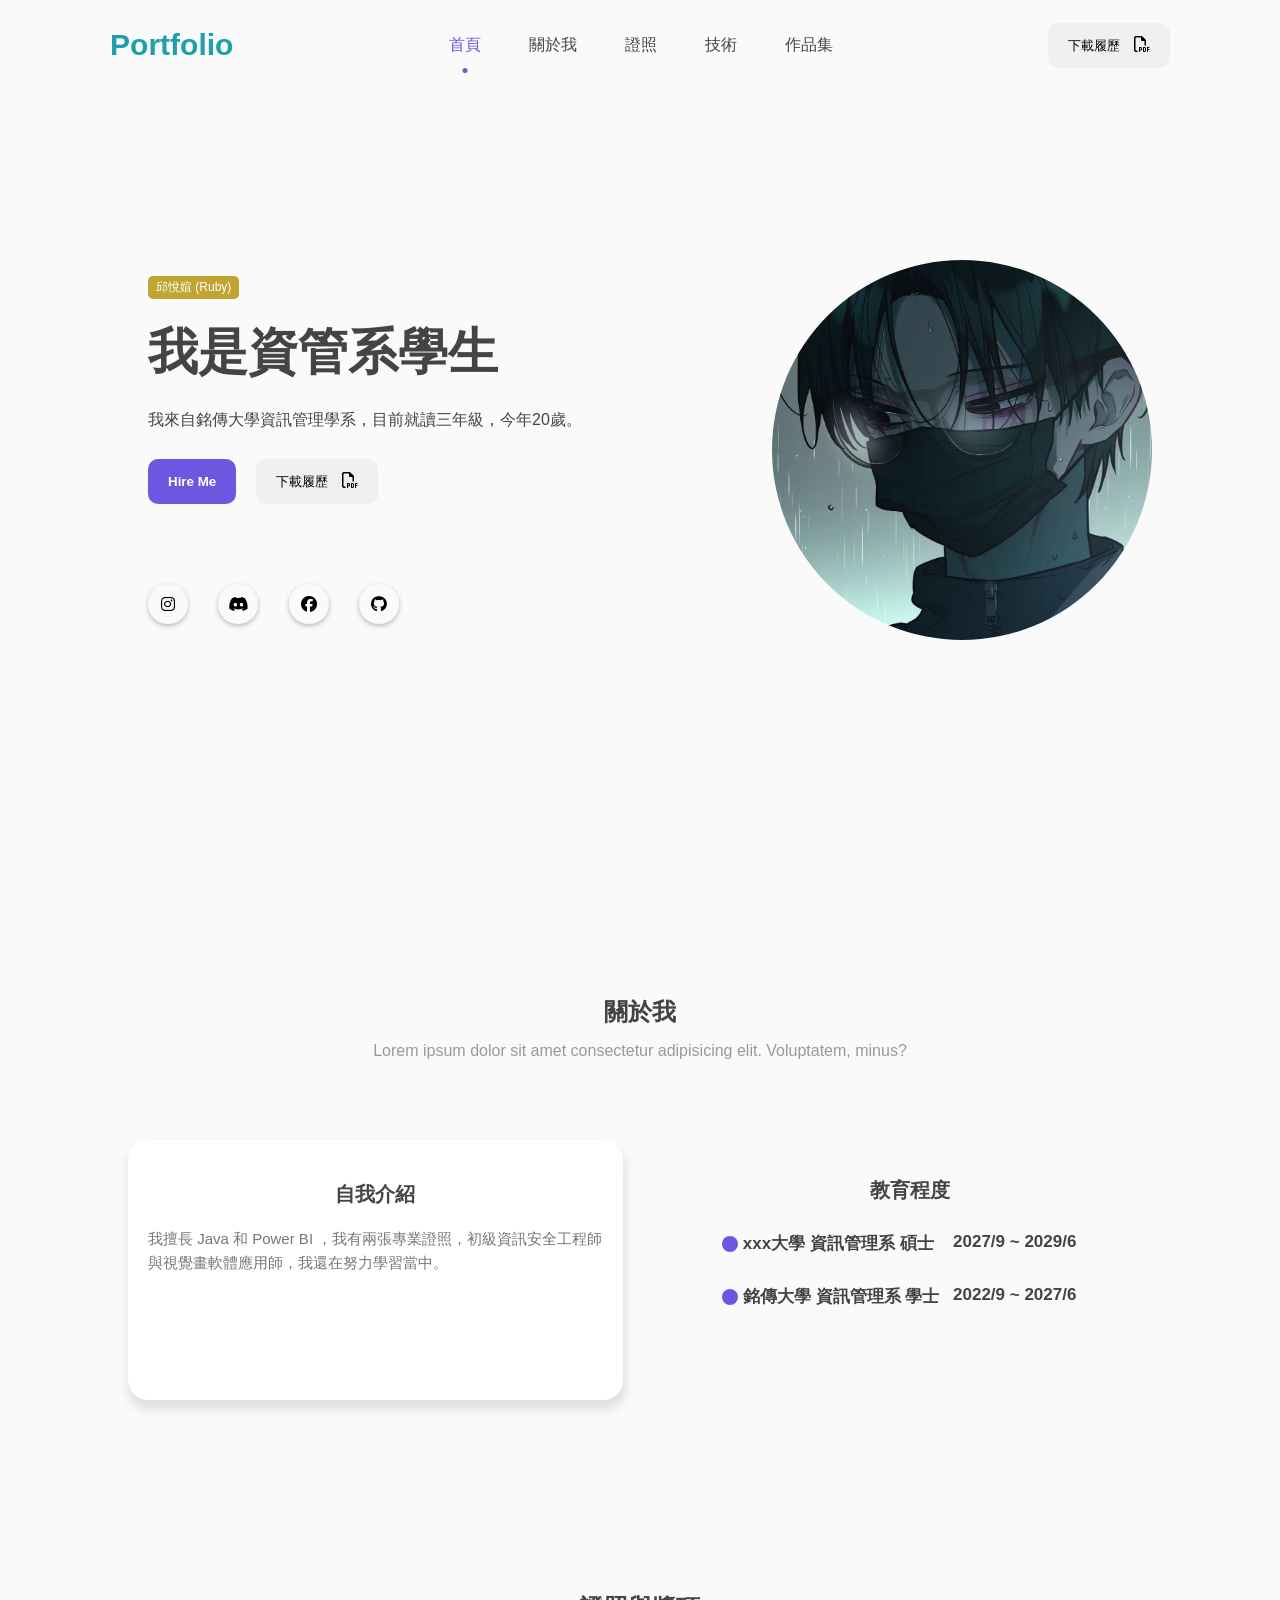
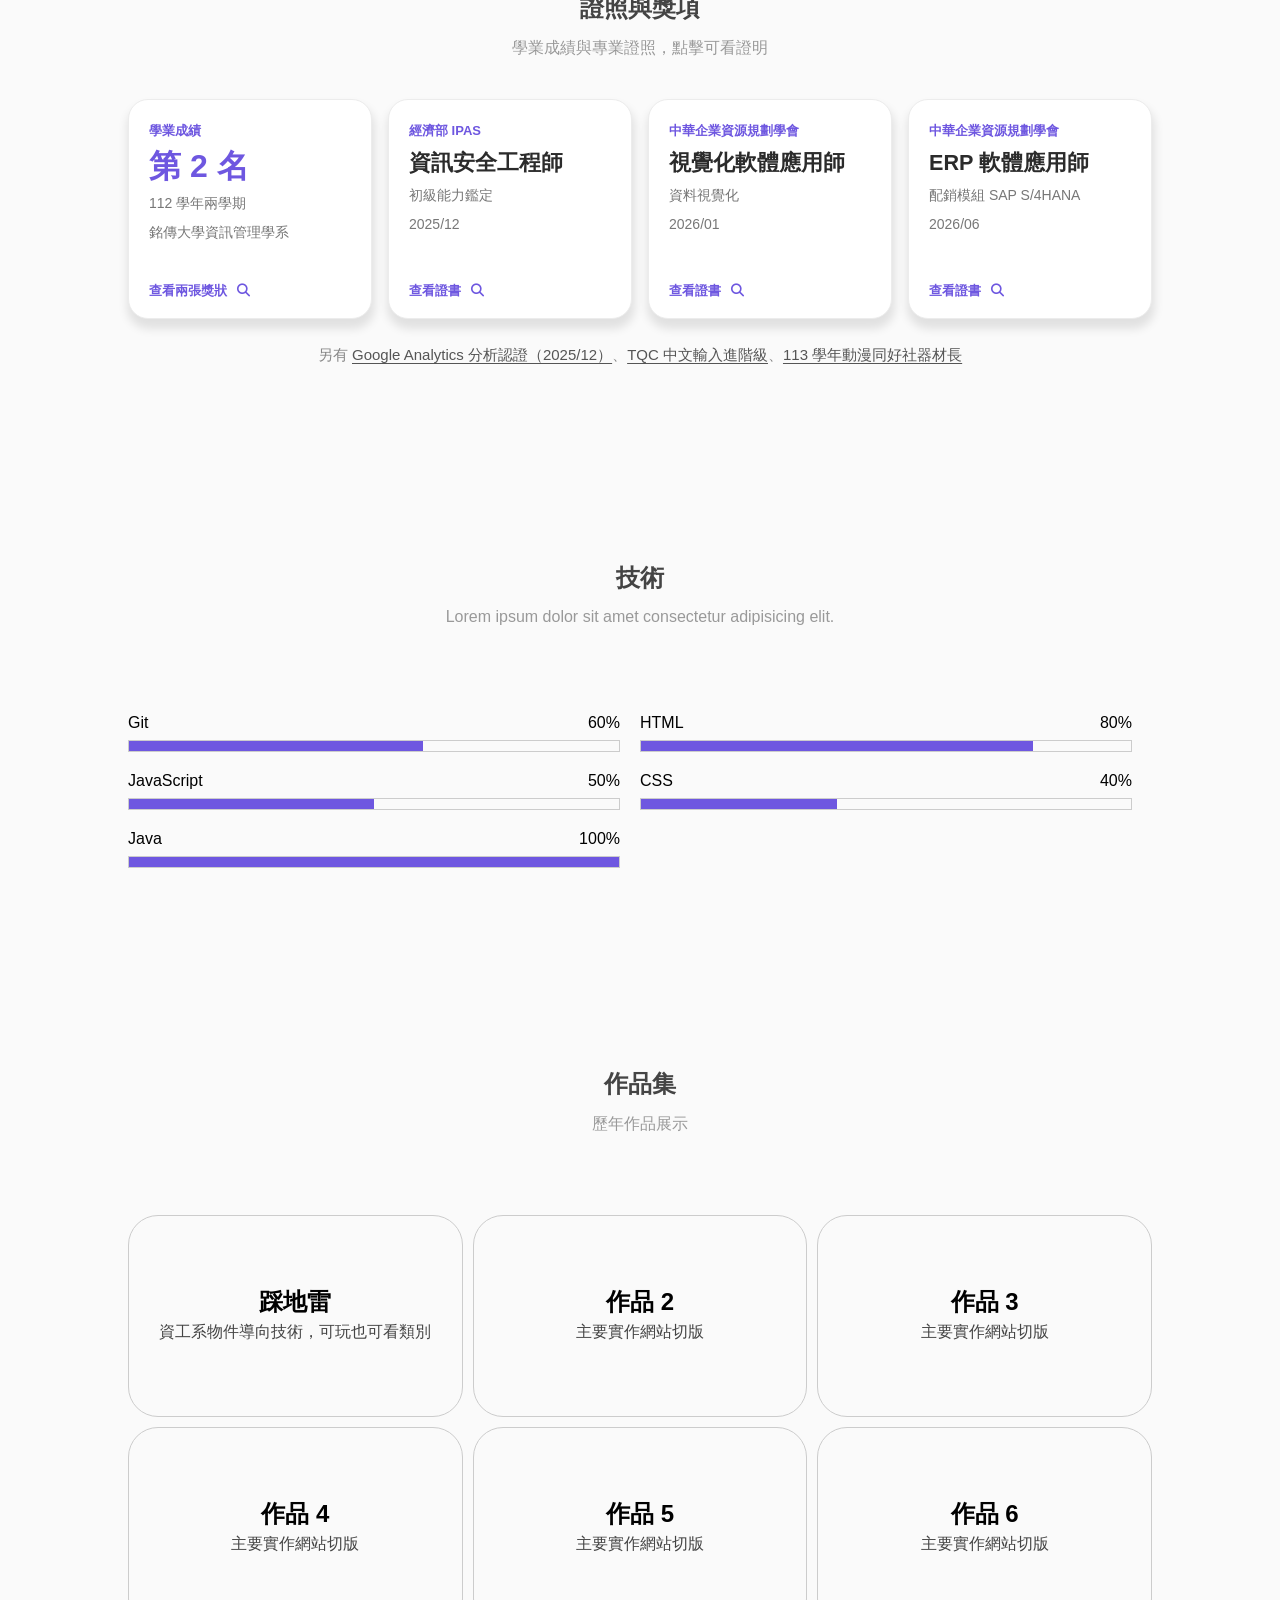
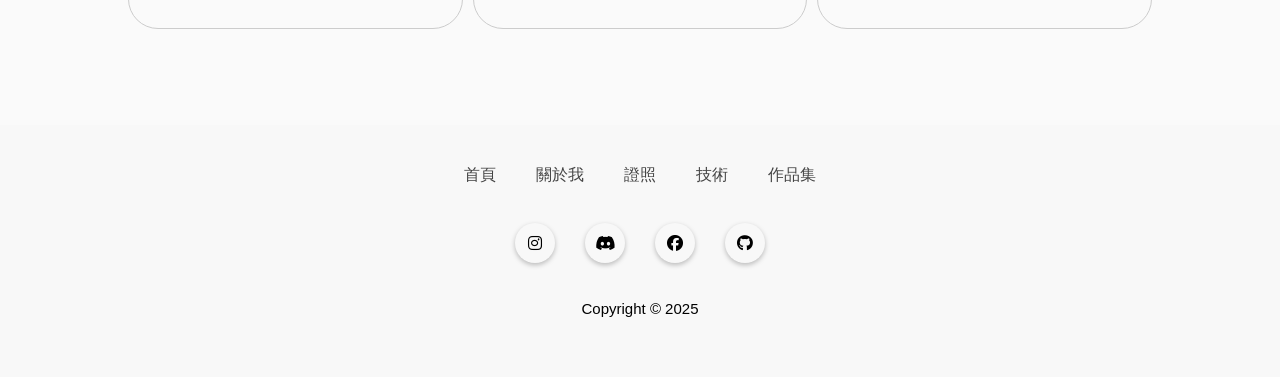
==== commit 38c23156: "feat(demo1): 新增採地雷專案展示頁面" ====
--- a/src/index.html
+++ b/src/index.html
@@ -4,7 +4,7 @@
     <meta charset="UTF-8" />
     <meta name="viewport" content="width=device-width, initial-scale=1.0" />
     <title>邱悅媗個人網站</title>
-    <link rel="stylesheet" href="style.min.css" />
+    <link rel="stylesheet" href="style.min.css?v=4" />
     <link rel="stylesheet" href="https://cdnjs.cloudflare.com/ajax/libs/font-awesome/6.6.0/css/all.min.css" />
   </head>
 
@@ -21,6 +21,7 @@
               <nav>
                 <a href="#home" class="active">首頁</a>
                 <a href="#about">關於我</a>
+                <a href="#awards">證照</a>
                 <a href="#skills">技術</a>
                 <a href="#contact">作品集</a>
               </nav>
@@ -82,6 +83,65 @@
             </div>
           </div>
         </div>
+        <div id="awards" class="page">
+          <div class="title">
+            <h1>證照與獎項</h1>
+            <strong>學業成績與專業證照，點擊可看證明</strong>
+          </div>
+          <div class="award-grid">
+            <button
+              class="award-card"
+              type="button"
+              data-cert-images="./assets/awards/rank-112-1.jpg|./assets/awards/rank-112-2.jpg"
+              data-cert-captions="112 學年第 1 學期，學業成績全班第 2|112 學年第 2 學期，學業成績全班第 2"
+            >
+              <span class="award-kicker">學業成績</span>
+              <strong class="award-rank">第 2 名</strong>
+              <span class="award-meta">112 學年兩學期</span>
+              <span class="award-org">銘傳大學資訊管理學系</span>
+              <span class="award-open">查看兩張獎狀 <i class="fa-solid fa-magnifying-glass"></i></span>
+            </button>
+            <button
+              class="award-card"
+              type="button"
+              data-cert-images="./assets/awards/ipas.jpg"
+              data-cert-captions="經濟部 IPAS 資訊安全工程師，初級，2025/12"
+            >
+              <span class="award-kicker">經濟部 IPAS</span>
+              <strong>資訊安全工程師</strong>
+              <span class="award-meta">初級能力鑑定</span>
+              <span class="award-org">2025/12</span>
+              <span class="award-open">查看證書 <i class="fa-solid fa-magnifying-glass"></i></span>
+            </button>
+            <button
+              class="award-card"
+              type="button"
+              data-cert-images="./assets/awards/data-viz.jpg"
+              data-cert-captions="中華企業資源規劃學會，視覺化軟體應用師，2026/01"
+            >
+              <span class="award-kicker">中華企業資源規劃學會</span>
+              <strong>視覺化軟體應用師</strong>
+              <span class="award-meta">資料視覺化</span>
+              <span class="award-org">2026/01</span>
+              <span class="award-open">查看證書 <i class="fa-solid fa-magnifying-glass"></i></span>
+            </button>
+            <button
+              class="award-card"
+              type="button"
+              data-cert-images="./assets/awards/erp-sap.jpg"
+              data-cert-captions="中華企業資源規劃學會，ERP 配銷模組 SAP S/4HANA，2026/06"
+            >
+              <span class="award-kicker">中華企業資源規劃學會</span>
+              <strong>ERP 軟體應用師</strong>
+              <span class="award-meta">配銷模組 SAP S/4HANA</span>
+              <span class="award-org">2026/06</span>
+              <span class="award-open">查看證書 <i class="fa-solid fa-magnifying-glass"></i></span>
+            </button>
+          </div>
+          <p class="award-more">
+            另有 <button type="button" data-cert-images="./assets/awards/google-analytics.jpg" data-cert-captions="Google Analytics 分析認證，2025/12">Google Analytics 分析認證（2025/12）</button>、<button type="button" data-cert-images="./assets/awards/tqc-chinese.jpg" data-cert-captions="TQC 中文輸入進階級">TQC 中文輸入進階級</button>、<button type="button" data-cert-images="./assets/awards/club.jpg" data-cert-captions="113 學年桃園校區動漫同好社器材長">113 學年動漫同好社器材長</button>
+          </p>
+        </div>
         <div id="skills" class="page">
           <div class="title">
             <h1>技術</h1>
@@ -146,9 +206,9 @@
           </div>
           <div class="grid">
             <div class="item">
-              <a href="./demo.html" target="_blank">
-                <h4>作品 1</h4>
-                <strong>主要實作網站切版</strong>
+              <a href="./minesweeper.html">
+                <h4>踩地雷</h4>
+                <strong>資工系物件導向技術，可玩也可看類別</strong>
                 <i class="fa-solid fa-magnifying-glass"></i>
               </a>
             </div>
@@ -190,6 +250,7 @@
         <nav>
           <a href="#home">首頁</a>
           <a href="#about">關於我</a>
+          <a href="#awards">證照</a>
           <a href="#skills">技術</a>
           <a href="#contact">作品集</a>
         </nav>
@@ -202,6 +263,17 @@
         <div class="copy-right">Copyright &copy; 2025</div>
       </footer>
     </section>
+    <div class="cert-lightbox" role="dialog" aria-modal="true" aria-label="證明文件">
+      <button class="cert-close" type="button" aria-label="關閉">&times;</button>
+      <figure>
+        <div class="cert-stage">
+          <button class="cert-nav prev" type="button" aria-label="上一張" hidden>&lsaquo;</button>
+          <img alt="" />
+          <button class="cert-nav next" type="button" aria-label="下一張" hidden>&rsaquo;</button>
+        </div>
+        <figcaption></figcaption>
+      </figure>
+    </div>
     <script src="./main.js"></script>
     <!-- 追蹤定位點移動 -->
   </body>
--- a/src/style.min.css
+++ b/src/style.min.css
@@ -1 +1 @@
-section{display:flex;flex-direction:column;width:100%}section div.container{width:100%;margin:0 auto;position:relative;box-sizing:border-box}section div.container>div{display:flex;align-items:center}section main.wrapper{width:100%;margin:0 auto;box-sizing:border-box;padding-inline:10vw}section main.wrapper>div.home{height:100vh}section main.wrapper>div.page{padding-block:6em}section main.wrapper>div.page.title{margin-top:1rem;margin-bottom:6rem}section main.wrapper>div.page.title h2{margin:0;margin-bottom:.5rem}:root{--first-color: #6e57e0;--first-color-hover: #285bd4;--second-color: #00c9ff;--border-color: #ccc;--body-color: #fafafa;--white-color: #fff;--primary-text-color: #444444;--first-shadow-color: rgba(0, 0, 0, 0.1)}:root{--header-height-large: 90px;--header-height-small: 70px;--header-height: 90px;--header-shadow: none;--shadow-opacity: 0;--center-display: flex;--button-display: flex;--feature-size: 50px;--img-size: 380px;--img-justify: right;--img-order: 0;--home-direction: row;--home-width: 50%;--home-margin-top: 0;--home-text-padding-left: 20px;--home-text-align: left;--home-min-height: 10vh;--icons-margin-top: 5em;--home-gap: 0;--about-padding: 0px 20px 80px 20px;--about-flex-direction: row;--about-introduce-width: 55%;--about-education-width: 50%;--about-content-justify: space-between;--about-card-width: 93%}@media(max-width: 1024px){:root{--img-size: 320px;--home-margin-top: 30px;--home-text-padding-left: 0;--about-padding: 30px 20px 150px 20px;--about-card-width: 90%}}@media(max-width: 900px){:root{--center-display: none;--button-display: none;--img-size: 150px;--img-justify: center;--img-order: -1;--img-margin-top: 7.5em;--home-margin-top: 0;--home-direction: column;--home-width: 100%;--home-text-padding-left: 0px;--home-text-align: center;--home-min-height: 60vh;--icons-margin-top: 2em;--home-gap: 0;--home-text-align-items: center;--about-margin-top: 5rem;--about-padding: 30px 20px 50px 20px;--about-flex-direction: column;--about-introduce-width: 100%;--about-education-width: 100%;--about-content-justify: center;--about-card-width: 94%}}@media(max-width: 540px){:root{--feature-size: 40px;--about-padding: 30px 20px 70px 20px;--about-card-width: 90%}}header{height:var(--header-height);line-height:var(--header-height);background-color:var(--body-color);width:100%;padding-inline:8.6vw;box-sizing:border-box;display:flex;align-items:center;justify-content:space-between;position:fixed;top:0;transition:all .3s ease;z-index:100;box-shadow:var(--header-shadow, var(--first-shadow-color) 0px 1px 6px)}header::after{content:"";position:absolute;bottom:0;left:0;right:0;height:.5px;background:var(--first-shadow-color);opacity:var(--shadow-opacity, 0);transition:opacity .3s ease}header .nav-name{margin:0;padding:0;font-size:30px;font-weight:600;color:#1e9fab}header .center{flex:1;display:var(--center-display);justify-content:center}header .center nav{display:flex;align-items:center;gap:3.5rem}header .center nav a{padding:.5rem;border:none;cursor:pointer;font-family:Poppins,sans-serif;color:var(--primary-text-color);text-decoration:none;font-weight:500}header .center nav .active{position:relative;color:var(--first-color)}header .center nav .active::after{content:"";width:5px;height:5px;background-color:var(--first-color);border-radius:50%;position:absolute;left:50%;bottom:25px;transform:translateX(-50%)}header .button{display:var(--button-display);align-items:center;gap:.5rem}header .button .btn{font-weight:500;padding:13px 20px;background:#f0f0f0;border:none;border-radius:10px;cursor:pointer;transition:all .4s}header .button .btn i{margin-left:10px;font-size:16px}header .button .btn:hover{background:var(--second-color);color:var(--white-color)}div.home{display:flex;flex-direction:var(--home-direction);justify-content:space-between;gap:var(--home-gap, 3rem);margin-top:var(--home-margin-top)}div.home>div{width:var(--home-width)}div.home>div.image{display:flex;justify-content:var(--img-justify);align-items:center;order:var(--img-order);margin-top:var(--img-margin-top)}div.home>div.image img{width:var(--img-size);height:var(--img-size);border-radius:50%;-o-object-fit:cover;object-fit:cover}div.home>div.text{position:relative;display:flex;flex-direction:column;justify-content:center;min-height:var(--home-min-height);width:var(--home-width);padding-left:var(--home-text-padding-left)}div.home>div.text>span{align-self:flex-start;background-color:#c0a631;color:var(--white-color);padding:3px 8px;font-size:12px;border-radius:5px}div.home>div.text .featured-name{font-size:var(--feature-size);font-weight:600;line-height:auto;color:var(--primary-text-color)}div.home>div.text .featured-name p{margin-block:20px}div.home>div.text strong{font-size:1rem;font-weight:400;line-height:1.75rem;margin-bottom:25px;color:var(--primary-text-color)}div.home>div.text div.button{display:flex;gap:1.25rem}div.home>div.text div.button .blue-btn{padding:.5rem;border:none;cursor:pointer;font-family:Poppins,sans-serif;background:var(--first-color);font-weight:600;color:var(--white-color);padding:13px 20px}div.home>div.text div.button .blue-btn:hover{background:var(--first-color-hover);color:var(--white-color)}div.home>div.text div.button button{font-weight:500;padding:13px 20px;background:#f0f0f0;border:none;border-radius:10px;cursor:pointer;transition:all .4s}div.home>div.text div.button button i{margin-left:10px;font-size:16px}div.home>div.text div.button button:hover{background:var(--second-color);color:var(--white-color)}div.home>div.text div.icons{margin-top:var(--icons-margin-top);display:flex;gap:1.9em;width:100%;text-align:center}div.home>div.text div .icon{display:flex;justify-content:center;align-items:center;width:40px;height:40px;border-radius:50%;box-shadow:0px 2px 5px 0px rgba(0,0,0,.25);cursor:pointer}div.home>div.text div .icon:hover{color:var(--first-color)}.page .title{text-align:center;margin-bottom:5em}.page .title h1{font-weight:600;color:var(--primary-text-color);margin:0 0 14px}.page .title strong{font-size:1rem;font-weight:400;color:#999}.page#about{margin-top:var(--about-margin-top)}.page#about .content{display:flex;flex-direction:var(--about-flex-direction);justify-content:var(--about-content-justify);align-items:center;gap:50px}.page#about .introduce{width:var(--about-introduce-width);padding:0}.page#about .introduce div.card{display:flex;align-items:center;justify-content:center;flex-direction:column;padding:var(--about-padding);width:var(--about-card-width);background:var(--white-color);box-shadow:1px 8px 10px 2px var(--first-shadow-color);border-radius:20px;min-height:20vh}.page#about .introduce div.card h3{margin:0 0 15px;font-size:1.25rem;font-weight:600;line-height:1rem;color:var(--primary-text-color)}.page#about .introduce div.card>div{font-size:15px;font-weight:400;line-height:1.5rem;padding-top:10px;color:#777}.page#about .education{display:flex;align-items:center;flex-direction:column;padding-block:30px 70px;padding-inline:20px;width:var(--about-education-width)}.page#about .education h3{margin:0 0 15px;font-size:20px;font-weight:600;line-height:1.2;color:var(--primary-text-color)}.page#about .education .resume-item{width:75%;display:flex;justify-content:space-between;align-items:flex-start;font-size:17px;padding:15px;color:var(--primary-text-color);position:relative;font-weight:normal}.page#about .education .resume-item::before{box-sizing:border-box;content:"";position:absolute;margin-top:4px;left:-6px;width:16px;height:16px;border-radius:50px;background-color:var(--first-color)}div.skills{display:flex;width:100%;gap:20px;flex-wrap:wrap;padding-block:.5em}div.skills .item{display:flex;flex-direction:column;gap:8px;flex-basis:calc(50% - 20px)}div.skills .item .skill{display:flex;justify-content:space-between;align-items:center}div.skills .item .progress{height:10px;border:1px solid var(--border-color)}div.skills .item .progress .progress-bar{height:10px;background-color:var(--first-color)}div .grid{display:grid;grid-template-columns:repeat(auto-fill, minmax(300px, 1fr));gap:10px;justify-content:center;align-items:center}div .grid .item{border:1px solid var(--border-color);border-radius:30px;height:200px;display:flex;flex-direction:column;justify-content:center;align-items:center}div .grid .item i{display:none}div .grid .item:hover{color:var(--first-color-hover);border:1px solid var(--first-color-hover)}div .grid .item:hover i{padding-top:.75rem;display:block}div .grid .item a{display:flex;flex-direction:column;justify-content:center;align-items:center;text-decoration:none;color:inherit}div .grid .item h4{margin:0;margin-top:-2.5px;font-size:1.5rem}div .grid .item strong{font-weight:normal;margin-top:4px;color:var(--primary-text-color)}footer{display:flex;justify-content:center;align-items:center;flex-direction:column;row-gap:37px;background:#f8f8f8;padding-block:40px 60px}footer nav{display:flex}footer nav a{color:var(--primary-text-color);white-space:nowrap;text-decoration:none;font-weight:500;margin:0 20px}footer div{display:flex;justify-content:center}footer div.icons{gap:30px}footer div.icons .icon{display:flex;justify-content:center;align-items:center;width:40px;height:40px;border-radius:50%;box-shadow:0px 2px 5px 0px rgba(0,0,0,.25);cursor:pointer}footer div.icons .icon:hover{color:var(--first-color)}footer div.copy-right{font-size:15px}html,body{margin:0;padding:0;box-sizing:border-box;background-color:var(--body-color);font-family:Poppins,sans-serif}html{scroll-behavior:smooth}.wrapper{padding-inline:10vw}/*# sourceMappingURL=style.min.css.map */+section{display:flex;flex-direction:column;width:100%}section div.container{width:100%;margin:0 auto;position:relative;box-sizing:border-box}section div.container>div{display:flex;align-items:center}section main.wrapper{width:100%;margin:0 auto;box-sizing:border-box;padding-inline:10vw}section main.wrapper>div.home{height:100vh}section main.wrapper>div.page{padding-block:6em}section main.wrapper>div.page.title{margin-top:1rem;margin-bottom:6rem}section main.wrapper>div.page.title h2{margin:0;margin-bottom:.5rem}:root{--first-color: #6e57e0;--first-color-hover: #285bd4;--second-color: #00c9ff;--border-color: #ccc;--body-color: #fafafa;--white-color: #fff;--primary-text-color: #444444;--first-shadow-color: rgba(0, 0, 0, 0.1)}:root{--header-height-large: 90px;--header-height-small: 70px;--header-height: 90px;--header-shadow: none;--shadow-opacity: 0;--center-display: flex;--button-display: flex;--feature-size: 50px;--img-size: 380px;--img-justify: right;--img-order: 0;--home-direction: row;--home-width: 50%;--home-margin-top: 0;--home-text-padding-left: 20px;--home-text-align: left;--home-min-height: 10vh;--icons-margin-top: 5em;--home-gap: 0;--about-padding: 0px 20px 80px 20px;--about-flex-direction: row;--about-introduce-width: 55%;--about-education-width: 50%;--about-content-justify: space-between;--about-card-width: 93%;--award-columns: repeat(4, minmax(0, 1fr));--lightbox-padding: 28px 76px;--lightbox-nav-left: 12px;--lightbox-nav-right: 12px;--mine-page-width: min(1120px, calc(100% - 8vw));--mine-page-pad: 36px 0 64px;--mine-top-direction: row;--mine-top-align: center;--mine-top-pad: 18px 6vw;--mine-brand-size: 1rem;--mine-brand-align: right;--mine-title-size: 2rem;--mine-stage-columns: minmax(280px, 460px) minmax(300px, 1fr);--mine-role-basis: 148px;--mine-role-grow: 0;--mine-cell: 36px;--mine-code-height: 520px;--mine-panel-pad: 18px}@media(max-width: 1024px){:root{--img-size: 320px;--home-margin-top: 30px;--home-text-padding-left: 0;--about-padding: 30px 20px 150px 20px;--about-card-width: 90%;--award-columns: repeat(2, minmax(0, 1fr));--mine-page-width: min(1120px, calc(100% - 40px));--mine-stage-columns: minmax(240px, 1fr) minmax(260px, 1fr);--mine-cell: 32px;--mine-code-height: 440px;--mine-brand-size: 0.92rem;--mine-title-size: 1.8rem}}@media(max-width: 900px){:root{--center-display: none;--button-display: none;--img-size: 150px;--img-justify: center;--img-order: -1;--img-margin-top: 7.5em;--home-margin-top: 0;--home-direction: column;--home-width: 100%;--home-text-padding-left: 0px;--home-text-align: center;--home-min-height: 60vh;--icons-margin-top: 2em;--home-gap: 0;--home-text-align-items: center;--about-margin-top: 5rem;--about-padding: 30px 20px 50px 20px;--about-flex-direction: column;--about-introduce-width: 100%;--about-education-width: 100%;--about-content-justify: center;--about-card-width: 94%;--mine-stage-columns: 1fr;--mine-top-pad: 16px 20px;--mine-page-pad: 24px 0 48px;--mine-page-width: calc(100% - 32px);--mine-cell: 30px;--mine-code-height: 340px;--mine-role-basis: calc(50% - 10px);--mine-role-grow: 1;--mine-brand-size: 0.95rem}}@media(max-width: 540px){:root{--feature-size: 40px;--about-padding: 30px 20px 70px 20px;--about-card-width: 90%;--award-columns: 1fr;--lightbox-padding: 64px 16px 24px;--lightbox-nav-left: 8px;--lightbox-nav-right: 8px;--mine-title-size: 1.6rem;--mine-top-direction: column;--mine-top-align: flex-start;--mine-brand-align: left;--mine-brand-size: 0.92rem;--mine-cell: 28px;--mine-code-height: 260px;--mine-panel-pad: 14px;--mine-page-width: calc(100% - 24px);--mine-role-basis: calc(50% - 8px)}}header{height:var(--header-height);line-height:var(--header-height);background-color:var(--body-color);width:100%;padding-inline:8.6vw;box-sizing:border-box;display:flex;align-items:center;justify-content:space-between;position:fixed;top:0;transition:all .3s ease;z-index:100;box-shadow:var(--header-shadow, var(--first-shadow-color) 0px 1px 6px)}header::after{content:"";position:absolute;bottom:0;left:0;right:0;height:.5px;background:var(--first-shadow-color);opacity:var(--shadow-opacity, 0);transition:opacity .3s ease}header .nav-name{margin:0;padding:0;font-size:30px;font-weight:600;color:#1e9fab}header .center{flex:1;display:var(--center-display);justify-content:center}header .center nav{display:flex;align-items:center;gap:2rem}header .center nav a{padding:.5rem;border:none;cursor:pointer;font-family:Poppins,sans-serif;color:var(--primary-text-color);text-decoration:none;font-weight:500}header .center nav .active{position:relative;color:var(--first-color)}header .center nav .active::after{content:"";width:5px;height:5px;background-color:var(--first-color);border-radius:50%;position:absolute;left:50%;bottom:25px;transform:translateX(-50%)}header .button{display:var(--button-display);align-items:center;gap:.5rem}header .button .btn{font-weight:500;padding:13px 20px;background:#f0f0f0;border:none;border-radius:10px;cursor:pointer;transition:all .4s}header .button .btn i{margin-left:10px;font-size:16px}header .button .btn:hover{background:var(--second-color);color:var(--white-color)}div.home{display:flex;flex-direction:var(--home-direction);justify-content:space-between;gap:var(--home-gap, 3rem);margin-top:var(--home-margin-top)}div.home>div{width:var(--home-width)}div.home>div.image{display:flex;justify-content:var(--img-justify);align-items:center;order:var(--img-order);margin-top:var(--img-margin-top)}div.home>div.image img{width:var(--img-size);height:var(--img-size);border-radius:50%;object-fit:cover}div.home>div.text{position:relative;display:flex;flex-direction:column;justify-content:center;min-height:var(--home-min-height);width:var(--home-width);padding-left:var(--home-text-padding-left)}div.home>div.text>span{align-self:flex-start;background-color:#c0a631;color:var(--white-color);padding:3px 8px;font-size:12px;border-radius:5px}div.home>div.text .featured-name{font-size:var(--feature-size);font-weight:600;line-height:auto;color:var(--primary-text-color)}div.home>div.text .featured-name p{margin-block:20px}div.home>div.text strong{font-size:1rem;font-weight:400;line-height:1.75rem;margin-bottom:25px;color:var(--primary-text-color)}div.home>div.text div.button{display:flex;gap:1.25rem}div.home>div.text div.button .blue-btn{padding:.5rem;border:none;cursor:pointer;font-family:Poppins,sans-serif;background:var(--first-color);font-weight:600;color:var(--white-color);padding:13px 20px}div.home>div.text div.button .blue-btn:hover{background:var(--first-color-hover);color:var(--white-color)}div.home>div.text div.button button{font-weight:500;padding:13px 20px;background:#f0f0f0;border:none;border-radius:10px;cursor:pointer;transition:all .4s}div.home>div.text div.button button i{margin-left:10px;font-size:16px}div.home>div.text div.button button:hover{background:var(--second-color);color:var(--white-color)}div.home>div.text div.icons{margin-top:var(--icons-margin-top);display:flex;gap:1.9em;width:100%;text-align:center}div.home>div.text div .icon{display:flex;justify-content:center;align-items:center;width:40px;height:40px;border-radius:50%;box-shadow:0px 2px 5px 0px rgba(0,0,0,.25);cursor:pointer}div.home>div.text div .icon:hover{color:var(--first-color)}.page .title{text-align:center;margin-bottom:5em}.page .title h1{font-weight:600;color:var(--primary-text-color);margin:0 0 14px}.page .title strong{font-size:1rem;font-weight:400;color:#999}.page#about{margin-top:var(--about-margin-top)}.page#about .content{display:flex;flex-direction:var(--about-flex-direction);justify-content:var(--about-content-justify);align-items:center;gap:50px}.page#about .introduce{width:var(--about-introduce-width);padding:0}.page#about .introduce div.card{display:flex;align-items:center;justify-content:center;flex-direction:column;padding:var(--about-padding);width:var(--about-card-width);background:var(--white-color);box-shadow:1px 8px 10px 2px var(--first-shadow-color);border-radius:20px;min-height:20vh}.page#about .introduce div.card h3{margin:0 0 15px;font-size:1.25rem;font-weight:600;line-height:1rem;color:var(--primary-text-color)}.page#about .introduce div.card>div{font-size:15px;font-weight:400;line-height:1.5rem;padding-top:10px;color:#777}.page#about .education{display:flex;align-items:center;flex-direction:column;padding-block:30px 70px;padding-inline:20px;width:var(--about-education-width)}.page#about .education h3{margin:0 0 15px;font-size:20px;font-weight:600;line-height:1.2;color:var(--primary-text-color)}.page#about .education .resume-item{width:75%;display:flex;justify-content:space-between;align-items:flex-start;font-size:17px;padding:15px;color:var(--primary-text-color);position:relative;font-weight:normal}.page#about .education .resume-item::before{box-sizing:border-box;content:"";position:absolute;margin-top:4px;left:-6px;width:16px;height:16px;border-radius:50px;background-color:var(--first-color)}#awards{scroll-margin-top:90px}#awards .title{margin-bottom:2.5rem}#awards .award-grid{display:grid;grid-template-columns:var(--award-columns);gap:16px}#awards .award-card{display:flex;flex-direction:column;align-items:flex-start;gap:8px;min-height:220px;padding:22px 20px 18px;text-align:left;background:var(--white-color);border:1px solid #ececec;border-radius:20px;box-shadow:1px 8px 10px 2px var(--first-shadow-color);cursor:pointer;font-family:inherit;color:var(--primary-text-color);transition:transform .2s ease,border-color .2s ease}#awards .award-card:hover,#awards .award-card:focus-visible{transform:translateY(-4px);border-color:var(--first-color);outline:none}#awards .award-kicker{font-size:13px;font-weight:600;color:var(--first-color)}#awards .award-card strong{font-size:1.35rem;font-weight:600;line-height:1.35;color:#2b2b2b}#awards .award-card .award-rank{font-size:2rem;font-weight:700;line-height:1.15;color:var(--first-color)}#awards .award-meta,#awards .award-org{font-size:14px;line-height:1.5;color:#777}#awards .award-open{margin-top:auto;padding-top:14px;font-size:13px;font-weight:600;color:var(--first-color)}#awards .award-open i{margin-left:6px}#awards .award-more{margin:22px 0 0;text-align:center;font-size:15px;line-height:1.9;color:#888}#awards .award-more button{padding:0;border:none;background:none;font:inherit;color:#555;text-decoration:underline;text-underline-offset:3px;cursor:pointer}#awards .award-more button:hover,#awards .award-more button:focus-visible{color:var(--first-color)}.cert-lightbox{position:fixed;inset:0;z-index:300;display:none;align-items:center;justify-content:center;padding:var(--lightbox-padding);background:rgba(17,16,28,.78)}.cert-lightbox.is-open{display:flex}.cert-lightbox figure{margin:0;max-width:min(860px,100%);text-align:center}.cert-lightbox .cert-stage{position:relative;display:inline-block;max-width:100%;line-height:0}.cert-lightbox img{display:block;max-width:100%;max-height:78vh;background:#fff;border-radius:8px;box-shadow:0 18px 50px rgba(0,0,0,.35)}.cert-lightbox figcaption{margin-top:12px;color:#fff;font-size:15px}.cert-lightbox .cert-close,.cert-lightbox .cert-nav{position:absolute;border:none;cursor:pointer;color:#222;background:#fff}.cert-lightbox .cert-close{top:18px;right:18px;width:40px;height:40px;border-radius:50%;font-size:26px;line-height:1}.cert-lightbox .cert-nav{top:50%;z-index:1;display:flex;align-items:center;justify-content:center;width:44px;height:44px;padding:0 0 3px;border-radius:50%;font-size:30px;line-height:1;transform:translateY(-50%)}.cert-lightbox .cert-nav.prev{left:var(--lightbox-nav-left)}.cert-lightbox .cert-nav.next{right:var(--lightbox-nav-right)}.cert-lightbox .cert-nav[hidden]{display:none}div.skills{display:flex;width:100%;gap:20px;flex-wrap:wrap;padding-block:.5em}div.skills .item{display:flex;flex-direction:column;gap:8px;flex-basis:calc(50% - 20px)}div.skills .item .skill{display:flex;justify-content:space-between;align-items:center}div.skills .item .progress{height:10px;border:1px solid var(--border-color)}div.skills .item .progress .progress-bar{height:10px;background-color:var(--first-color)}div .grid{display:grid;grid-template-columns:repeat(auto-fill, minmax(300px, 1fr));gap:10px;justify-content:center;align-items:center}div .grid .item{border:1px solid var(--border-color);border-radius:30px;height:200px;display:flex;flex-direction:column;justify-content:center;align-items:center}div .grid .item i{display:none}div .grid .item:hover{color:var(--first-color-hover);border:1px solid var(--first-color-hover)}div .grid .item:hover i{padding-top:.75rem;display:block}div .grid .item a{display:flex;flex-direction:column;justify-content:center;align-items:center;text-decoration:none;color:inherit}div .grid .item h4{margin:0;margin-top:-2.5px;font-size:1.5rem}div .grid .item strong{font-weight:normal;margin-top:4px;color:var(--primary-text-color)}footer{display:flex;justify-content:center;align-items:center;flex-direction:column;row-gap:37px;background:#f8f8f8;padding-block:40px 60px}footer nav{display:flex}footer nav a{color:var(--primary-text-color);white-space:nowrap;text-decoration:none;font-weight:500;margin:0 20px}footer div{display:flex;justify-content:center}footer div.icons{gap:30px}footer div.icons .icon{display:flex;justify-content:center;align-items:center;width:40px;height:40px;border-radius:50%;box-shadow:0px 2px 5px 0px rgba(0,0,0,.25);cursor:pointer}footer div.icons .icon:hover{color:var(--first-color)}footer div.copy-right{font-size:15px}body.mine{background:#f6f5fb;color:#2b2b2b;font-family:"Segoe UI","PingFang TC","Microsoft JhengHei",sans-serif}body.mine *,body.mine *::before,body.mine *::after{box-sizing:border-box}body.mine a{color:#4d3bb8}body.mine header.top{position:static;height:auto;width:100%;line-height:1.45;display:flex;flex-direction:var(--mine-top-direction);align-items:var(--mine-top-align);justify-content:space-between;gap:8px 16px;padding:var(--mine-top-pad);background:#fff;border-bottom:1px solid #e4e0ee;box-shadow:none}body.mine header.top::after{display:none}body.mine header.top a{flex:none;font-weight:650;text-decoration:none}body.mine header.top strong{max-width:22em;font-size:var(--mine-brand-size);font-weight:650;line-height:1.45;text-align:var(--mine-brand-align)}body.mine .page{width:var(--mine-page-width);margin:0 auto;padding:var(--mine-page-pad)}body.mine .intro h1{margin:0 0 8px;font-size:var(--mine-title-size)}body.mine .intro p{margin:0;max-width:68ch;line-height:1.7;color:#6f6a78}body.mine .intro p+p{margin-top:8px}body.mine .roles{display:flex;flex-wrap:wrap;gap:10px;margin-top:22px}body.mine .roles button,body.mine .tab{border:1px solid #e4e0ee;background:#fff;color:#2b2b2b;border-radius:14px;padding:10px 12px;text-align:left;cursor:pointer;font:inherit}body.mine .roles button{flex:var(--mine-role-grow) 1 var(--mine-role-basis)}body.mine .roles button span{display:block;margin-top:3px;color:#6f6a78;font-size:13px;font-weight:400}body.mine .roles button.is-active,body.mine .tab.is-active{border-color:#6e57e0;box-shadow:inset 0 0 0 1px #6e57e0}body.mine .stage{display:grid;grid-template-columns:var(--mine-stage-columns);gap:22px;align-items:start;margin-top:28px}body.mine .panel{min-width:0;background:#fff;border:1px solid #e4e0ee;border-radius:22px;box-shadow:1px 8px 16px rgba(80,60,140,.06)}body.mine .play,body.mine .code{padding:var(--mine-panel-pad)}body.mine .controls{display:flex;flex-wrap:wrap;gap:8px;align-items:end}body.mine label{display:flex;flex-direction:column;gap:4px;color:#6f6a78;font-size:13px}body.mine input,body.mine select,body.mine .controls button{height:40px;border-radius:10px;border:1px solid #e4e0ee;background:#fff;font:inherit;color:#2b2b2b}body.mine input,body.mine select{padding:0 10px}body.mine input{width:76px}body.mine .controls button{padding:0 14px;cursor:pointer}body.mine #start{background:#6e57e0;border-color:#6e57e0;color:#fff;font-weight:650}body.mine #flagMode[data-on=true]{background:#efeaff;border-color:#6e57e0;color:#4d3bb8}body.mine .status{display:flex;flex-wrap:wrap;gap:8px 16px;margin:14px 0 10px;color:#6f6a78;font-size:14px}body.mine .status strong{color:#2b2b2b}body.mine .banner{margin:0 0 10px;padding:8px 12px;border-radius:10px;background:#efeaff;color:#4d3bb8}body.mine .banner.lost{background:#fde8e8;color:#9f1239}body.mine .banner.won{background:#e8f8ef;color:#166534}body.mine .board-wrap{overflow:auto;max-width:100%;padding-bottom:4px}body.mine .board{display:grid;grid-template-columns:repeat(var(--board-size, 9), var(--mine-cell));gap:3px;width:max-content;max-width:100%;margin:0 auto}body.mine .cell{width:var(--mine-cell);height:var(--mine-cell);padding:0;border:none;border-radius:7px;background:#e6e1f6;color:#2b2b2b;font:inherit;font-size:calc(var(--mine-cell)*.38);font-weight:700;cursor:pointer}body.mine .cell:hover:not(:disabled){background:#d9d2f3}body.mine .cell.is-open{background:#f7f6fb;cursor:default}body.mine .cell.is-flag{background:#6e57e0;color:#fff}body.mine .cell.is-mine{background:#9f1239;color:#fff}body.mine .cell[data-count="1"]{color:#2563eb}body.mine .cell[data-count="2"]{color:#15803d}body.mine .cell[data-count="3"]{color:#dc2626}body.mine .cell[data-count="4"]{color:#6d28d9}body.mine .cell[data-count="5"]{color:#b45309}body.mine .cell[data-count="6"]{color:#0f766e}body.mine .cell[data-count="7"]{color:#111827}body.mine .cell[data-count="8"]{color:#6b7280}body.mine .hint,body.mine .history{color:#6f6a78;font-size:13px;line-height:1.7}body.mine .hint{margin:12px 0 0}body.mine .history{margin:12px 0 0;padding-left:18px;overflow-wrap:anywhere}body.mine .code h2{margin:0 0 6px;font-size:1.15rem}body.mine #trace{min-height:3.2em;margin:0 0 12px;color:#6f6a78;line-height:1.6}body.mine .tabs{display:flex;flex-wrap:wrap;gap:6px;margin-bottom:10px}body.mine .tab{padding:6px 10px;border-radius:999px}body.mine pre{margin:0;min-width:0;max-width:100%;max-height:var(--mine-code-height);overflow:auto;padding:14px 16px;border-radius:14px;background:#241f33;color:#f4f1ff;font-family:Consolas,"Cascadia Code",monospace;font-size:13px;line-height:1.55}body.mine .kw{color:#c4b5fd}body.mine .cm{color:#9ca3af}html,body{margin:0;padding:0;box-sizing:border-box;background-color:var(--body-color);font-family:Poppins,sans-serif}html{scroll-behavior:smooth}.wrapper{padding-inline:10vw}
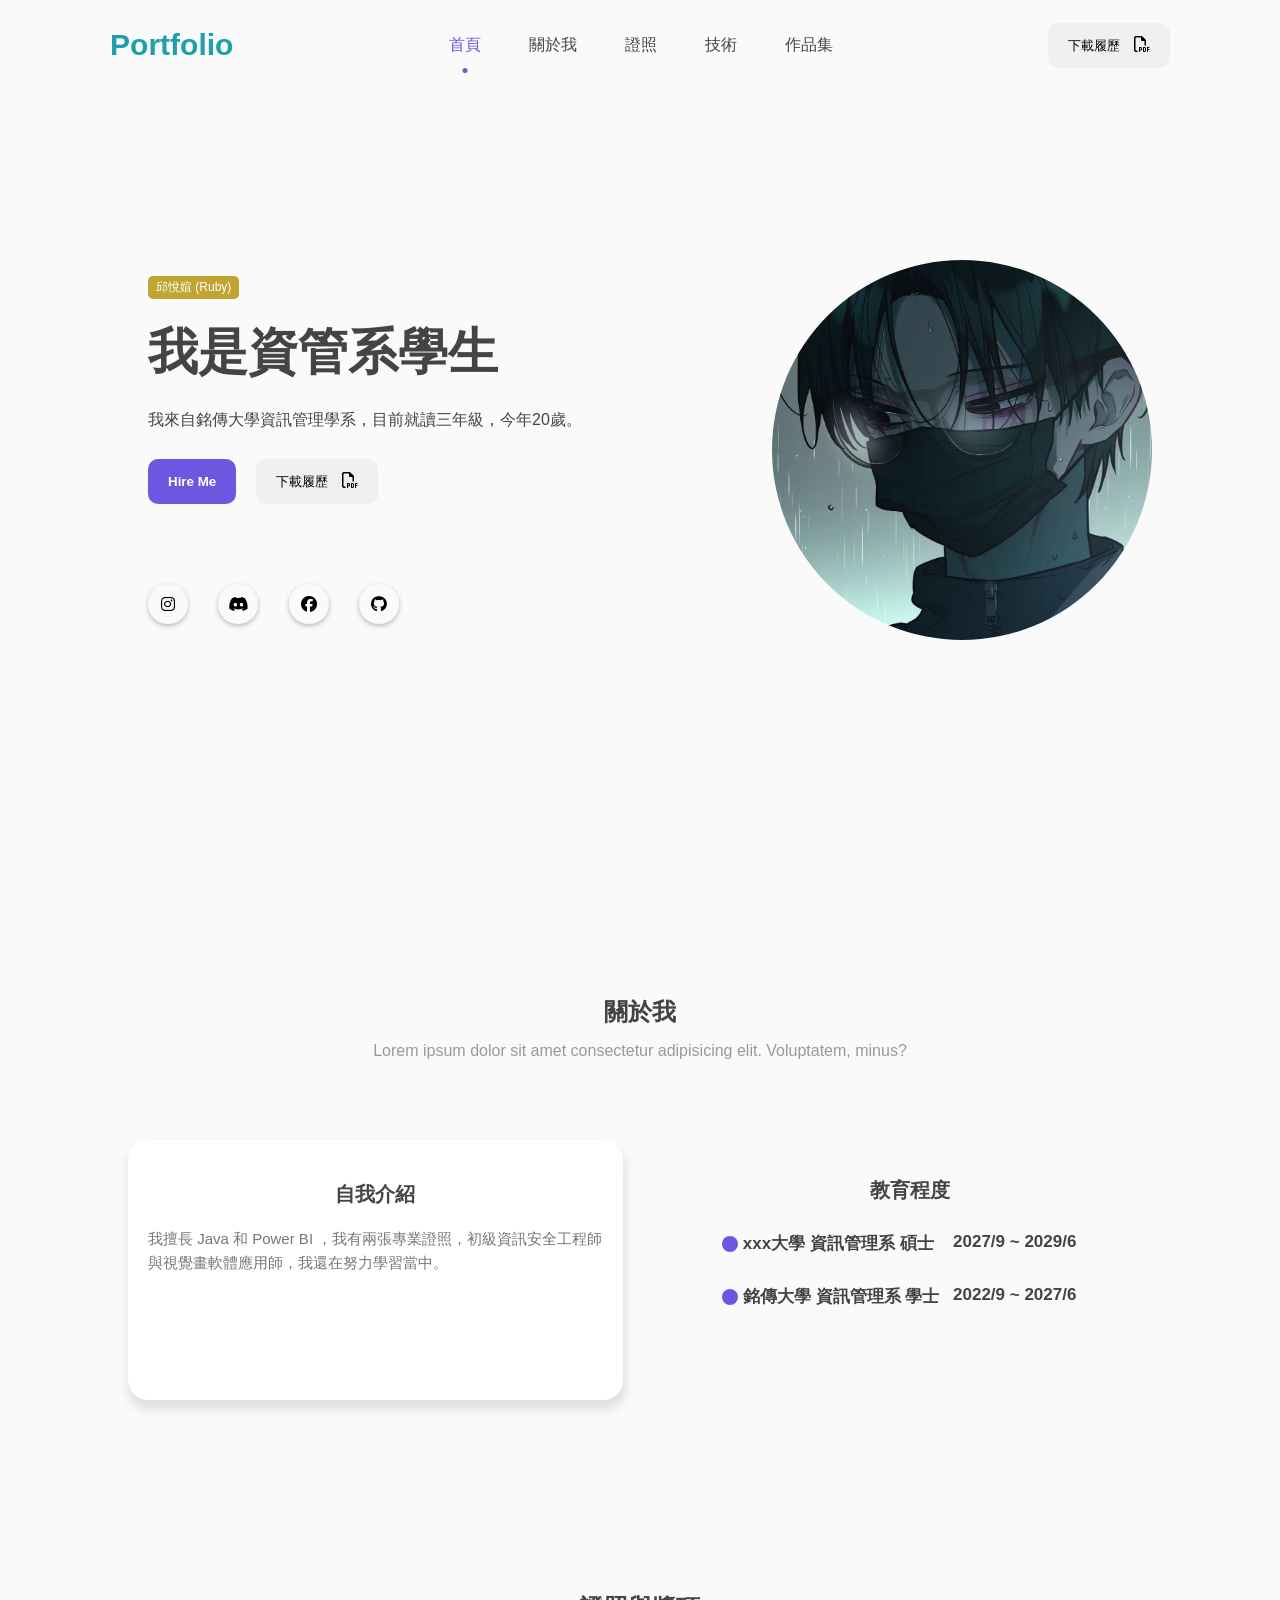
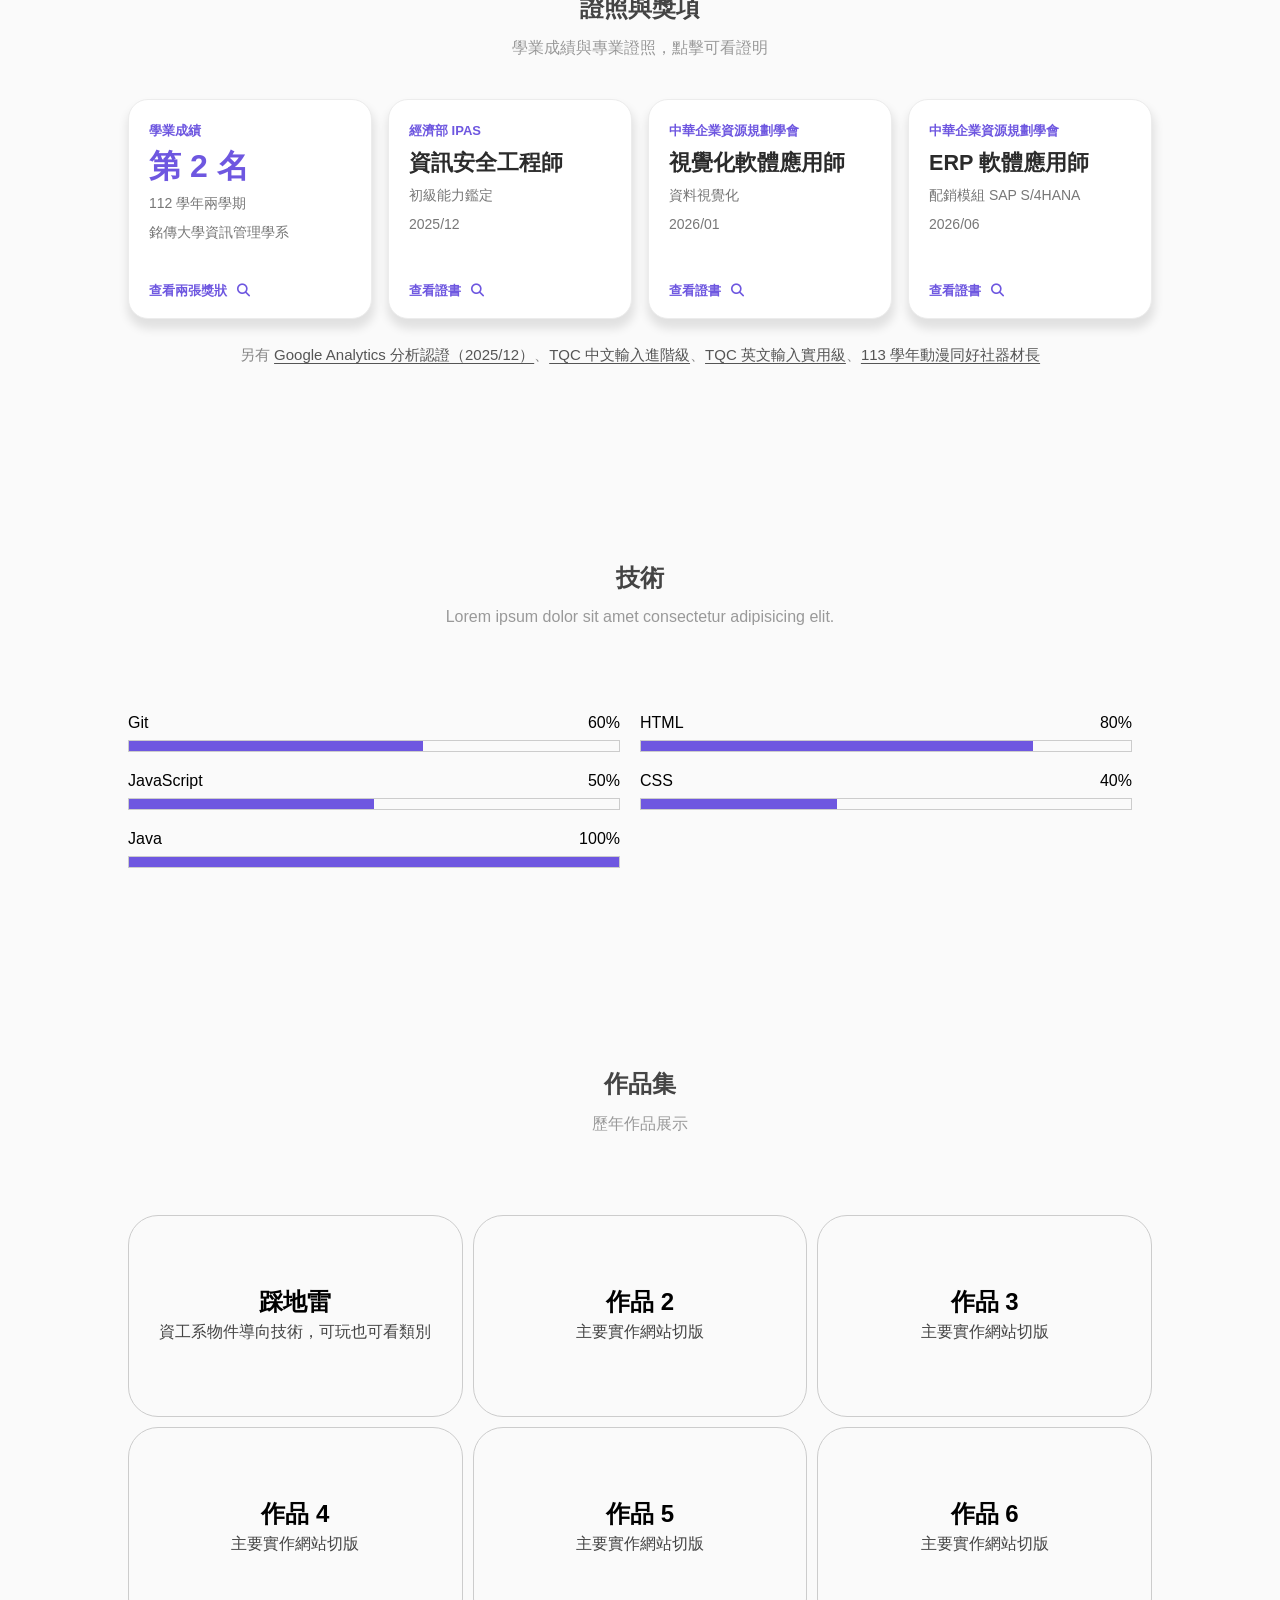
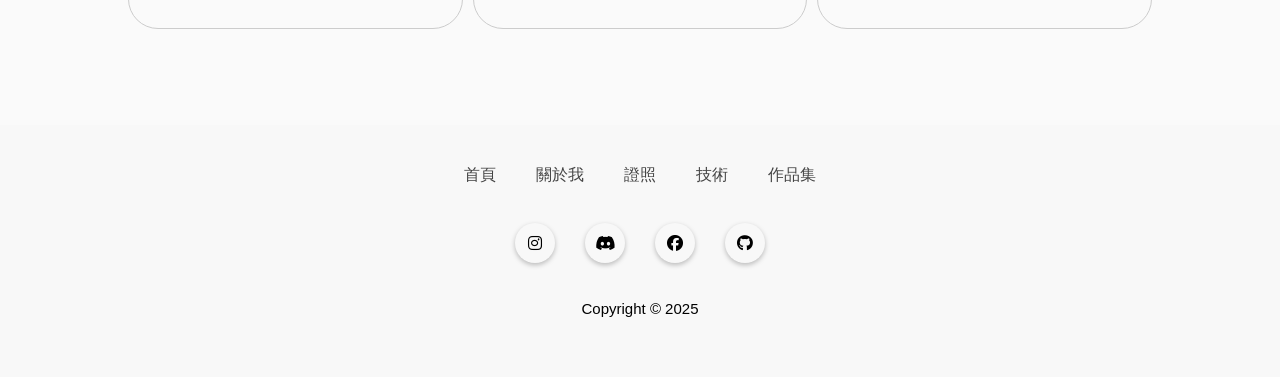
==== commit c99c6993: "feat(award): 新增獎狀與證書區域" ====
--- a/src/index.html
+++ b/src/index.html
@@ -1,4 +1,4 @@
-<!DOCTYPE html>
+<!doctype html>
 <html lang="en">
   <head>
     <meta charset="UTF-8" />
@@ -139,7 +139,24 @@
             </button>
           </div>
           <p class="award-more">
-            另有 <button type="button" data-cert-images="./assets/awards/google-analytics.jpg" data-cert-captions="Google Analytics 分析認證，2025/12">Google Analytics 分析認證（2025/12）</button>、<button type="button" data-cert-images="./assets/awards/tqc-chinese.jpg" data-cert-captions="TQC 中文輸入進階級">TQC 中文輸入進階級</button>、<button type="button" data-cert-images="./assets/awards/club.jpg" data-cert-captions="113 學年桃園校區動漫同好社器材長">113 學年動漫同好社器材長</button>
+            另有
+            <button
+              type="button"
+              data-cert-images="./assets/awards/google-analytics.jpg"
+              data-cert-captions="Google Analytics 分析認證，2025/12"
+            >
+              Google Analytics 分析認證（2025/12）</button
+            >、<button type="button" data-cert-images="./assets/awards/tqc-chinese.jpg" data-cert-captions="TQC 中文輸入進階級">
+              TQC 中文輸入進階級</button
+            >、<button
+              type="button"
+              data-cert-images="./assets/awards/tqc-english.jpg"
+              data-cert-captions="TQC 英文輸入實用級，20 words/min，2025/10/19"
+            >
+              TQC 英文輸入實用級</button
+            >、<button type="button" data-cert-images="./assets/awards/club.jpg" data-cert-captions="113 學年桃園校區動漫同好社器材長">
+              113 學年動漫同好社器材長
+            </button>
           </p>
         </div>
         <div id="skills" class="page">
@@ -206,7 +223,7 @@
           </div>
           <div class="grid">
             <div class="item">
-              <a href="./minesweeper.html">
+              <a href="./minesweeper/minesweeper.html">
                 <h4>踩地雷</h4>
                 <strong>資工系物件導向技術，可玩也可看類別</strong>
                 <i class="fa-solid fa-magnifying-glass"></i>
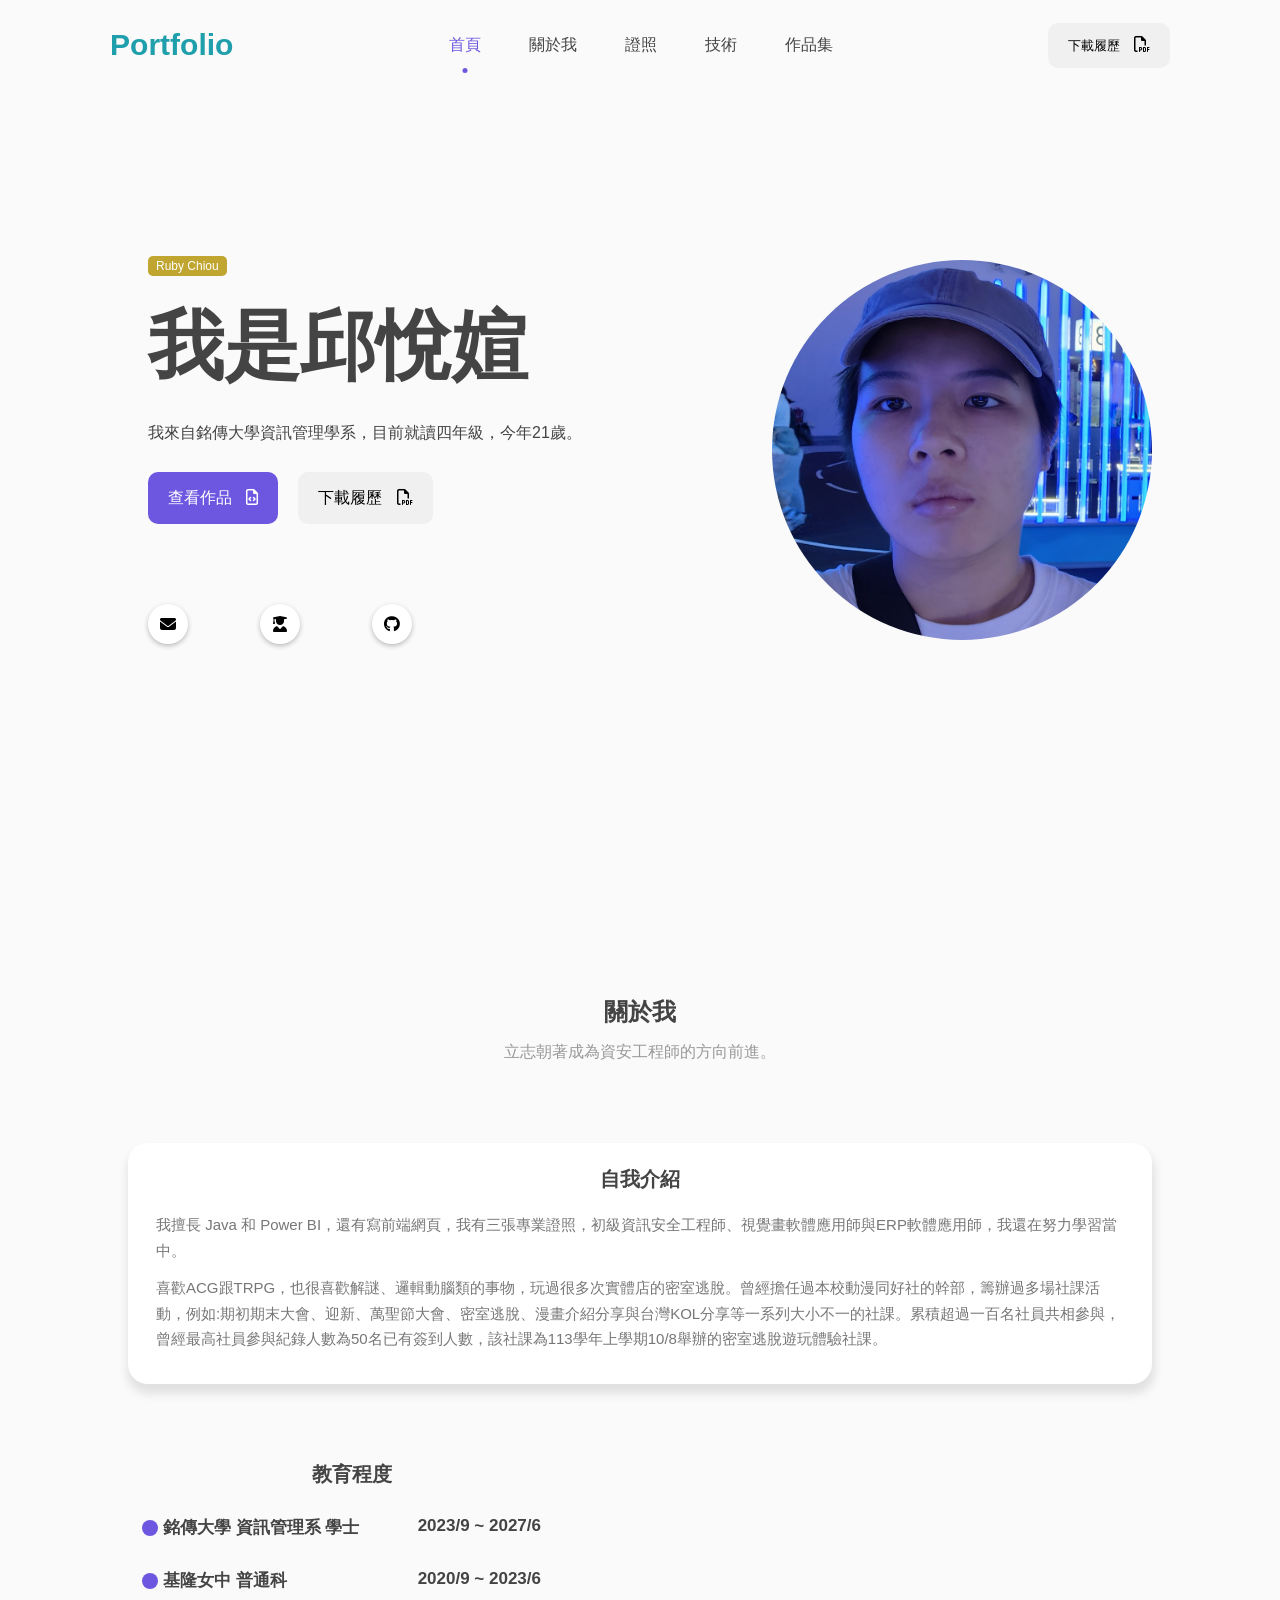
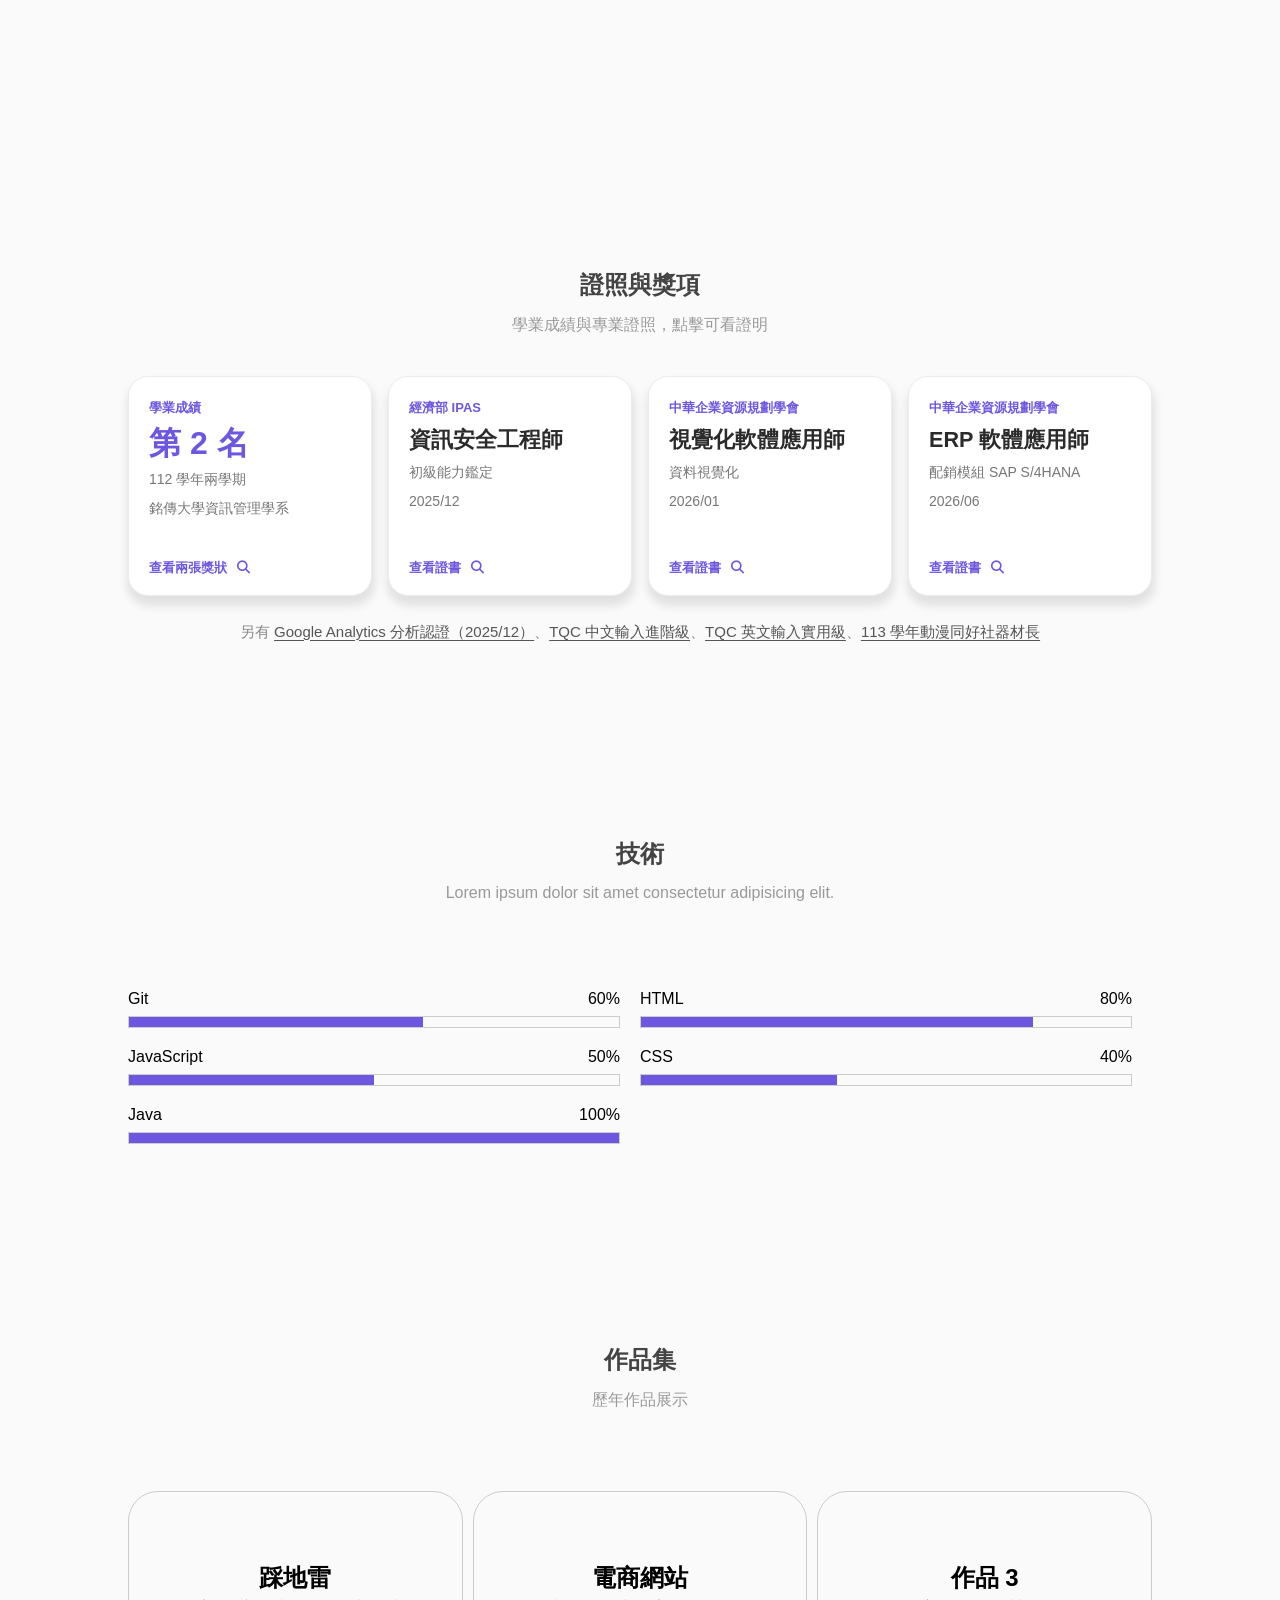
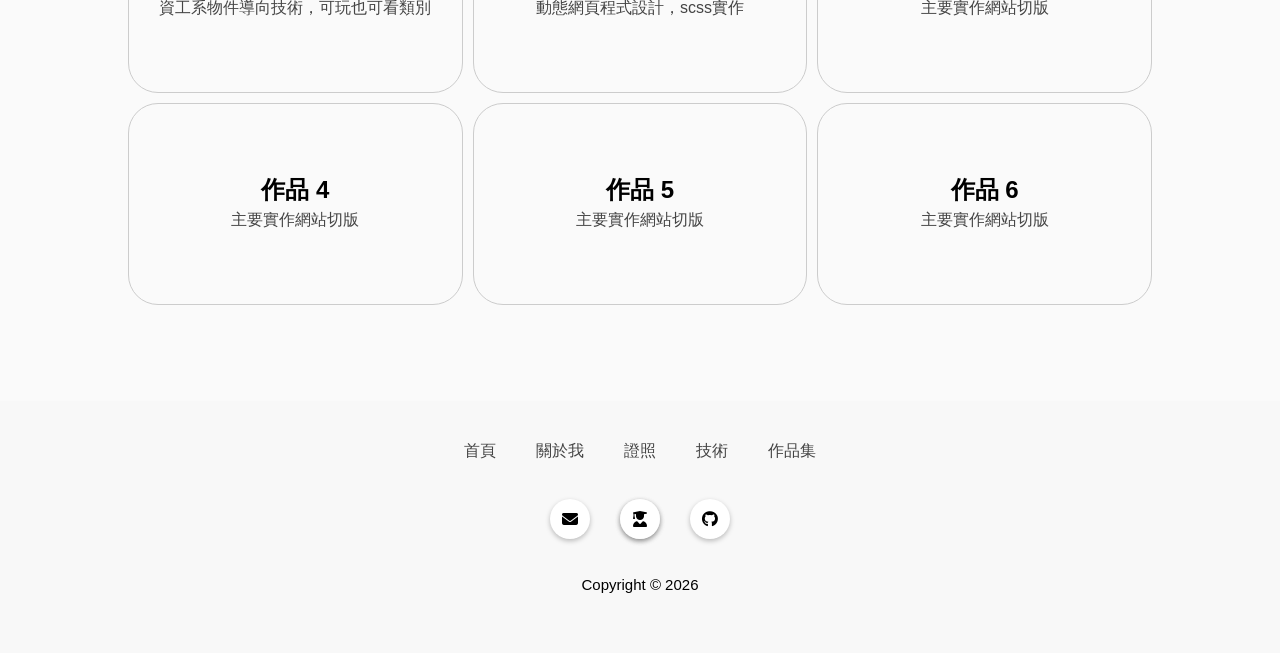
==== commit 2eb4eab3: "feat(index): 更新首頁與關於我區域配置" ====
--- a/src/index.html
+++ b/src/index.html
@@ -4,7 +4,7 @@
     <meta charset="UTF-8" />
     <meta name="viewport" content="width=device-width, initial-scale=1.0" />
     <title>邱悅媗個人網站</title>
-    <link rel="stylesheet" href="style.min.css?v=4" />
+    <link rel="stylesheet" href="style.min.css?v=12" />
     <link rel="stylesheet" href="https://cdnjs.cloudflare.com/ajax/libs/font-awesome/6.6.0/css/all.min.css" />
   </head>
 
@@ -37,48 +37,76 @@
       <main class="wrapper">
         <div id="home" class="home">
           <div class="text">
-            <span>邱悅媗 (Ruby)</span>
+            <span>Ruby Chiou</span>
             <div class="featured-name">
-              <p>我是資管系學生</p>
-            </div>
-            <strong>我來自銘傳大學資訊管理學系，目前就讀三年級，今年20歲。</strong>
+              <p>我是邱悅媗</p>
+            </div>
+            <strong>我來自銘傳大學資訊管理學系，目前就讀四年級，今年21歲。</strong>
             <div class="button">
-              <button class="blue-btn" type="button">Hire Me</button>
+              <a class="blue-btn" href="#contact">查看作品 <i class="fa-regular fa-file-code"></i></a>
               <button class="btn">下載履歷 <i class="fa-regular fa-file-pdf"></i></button>
             </div>
             <div class="icons">
-              <div class="icon"><i class="fa-brands fa-instagram"></i></div>
-              <div class="icon"><i class="fa-brands fa-discord"></i></div>
-              <div class="icon"><i class="fa-brands fa-facebook"></i></div>
-              <div class="icon"><i class="fa-brands fa-github"></i></div>
+              <a
+                class="icon"
+                href="https://mail.google.com/mail/?view=cm&amp;fs=1&amp;to=12130906@me.mcu.edu.tw"
+                target="_blank"
+                rel="noopener noreferrer"
+                aria-label="用 Gmail 寄信給邱悅媗"
+              >
+                <i class="fa-solid fa-envelope"></i>
+                <span>12130906@me.mcu.edu.tw</span>
+              </a>
+              <a
+                class="icon"
+                href="https://eportfolio.mcu.edu.tw/ePortfolio/Student/page02/index.asp?ID=12130906"
+                target="_blank"
+                rel="noopener noreferrer"
+                aria-label="銘傳 ePortfolio"
+              >
+                <i class="fa-solid fa-user-graduate"></i>
+                <span>銘傳學生個人學習歷程網站</span>
+              </a>
+              <a class="icon" href="https://github.com/Ruby-Chiou" target="_blank" rel="noopener noreferrer" aria-label="GitHub">
+                <i class="fa-brands fa-github"></i>
+                <span>Github個人雲端程式庫</span>
+              </a>
             </div>
           </div>
           <div class="image">
-            <img src="./assets/images/784SE5cc.jpeg" alt="" srcset="" />
+            <img src="./assets/images/IMG_20261003_111622_MP.jpg" alt="" srcset="" />
           </div>
         </div>
         <div id="about" class="page">
           <div class="title">
             <h1>關於我</h1>
-            <strong>Lorem ipsum dolor sit amet consectetur adipisicing elit. Voluptatem, minus?</strong>
+            <strong>立志朝著成為資安工程師的方向前進。</strong>
           </div>
           <div class="content">
             <div class="introduce">
               <div class="card">
                 <h3>自我介紹</h3>
-                <div>我擅長 Java 和 Power BI ，我有兩張專業證照，初級資訊安全工程師與視覺畫軟體應用師，我還在努力學習當中。</div>
+                <div>
+                  <p>
+                    我擅長 Java 和 Power
+                    BI，還有寫前端網頁，我有三張專業證照，初級資訊安全工程師、視覺畫軟體應用師與ERP軟體應用師，我還在努力學習當中。
+                  </p>
+                  <p>
+                    喜歡ACG跟TRPG，也很喜歡解謎、邏輯動腦類的事物，玩過很多次實體店的密室逃脫。曾經擔任過本校動漫同好社的幹部，籌辦過多場社課活動，例如:期初期末大會、迎新、萬聖節大會、密室逃脫、漫畫介紹分享與台灣KOL分享等一系列大小不一的社課。累積超過一百名社員共相參與，曾經最高社員參與紀錄人數為50名已有簽到人數，該社課為113學年上學期10/8舉辦的密室逃脫遊玩體驗社課。
+                  </p>
+                </div>
               </div>
             </div>
             <div class="education">
               <h3>教育程度</h3>
               <div class="resume-item">
-                <strong>xxx大學 資訊管理系 碩士</strong>
-                <strong>2027/9 ~ 2029/6</strong>
+                <strong>銘傳大學 資訊管理系 學士</strong>
+                <strong>2023/9 ~ 2027/6</strong>
               </div>
 
               <div class="resume-item">
-                <strong>銘傳大學 資訊管理系 學士</strong>
-                <strong>2022/9 ~ 2027/6</strong>
+                <strong>基隆女中 普通科</strong>
+                <strong>2020/9 ~ 2023/6</strong>
               </div>
             </div>
           </div>
@@ -231,9 +259,11 @@
             </div>
 
             <div class="item">
-              <h4>作品 2</h4>
-              <strong>主要實作網站切版</strong>
-              <i class="fa-solid fa-magnifying-glass"></i>
+              <h4>電商網站</h4>
+              <a href="https://ruby-chiou.github.io/mcu-114-1-web-12130906/">
+                <strong>動態網頁程式設計，scss實作</strong>
+                <i class="fa-solid fa-magnifying-glass"></i>
+              </a>
             </div>
 
             <div class="item">
@@ -272,12 +302,34 @@
           <a href="#contact">作品集</a>
         </nav>
         <div class="icons">
-          <div class="icon"><i class="fa-brands fa-instagram"></i></div>
-          <div class="icon"><i class="fa-brands fa-discord"></i></div>
-          <div class="icon"><i class="fa-brands fa-facebook"></i></div>
-          <div class="icon"><i class="fa-brands fa-github"></i></div>
-        </div>
-        <div class="copy-right">Copyright &copy; 2025</div>
+          <div class="icons">
+            <a
+              class="icon"
+              href="https://mail.google.com/mail/?view=cm&amp;fs=1&amp;to=12130906@me.mcu.edu.tw"
+              target="_blank"
+              rel="noopener noreferrer"
+              aria-label="用 Gmail 寄信給邱悅媗"
+            >
+              <i class="fa-solid fa-envelope"></i>
+            </a>
+
+            <div class="icon">
+              <a
+                class="icon"
+                href="https://eportfolio.mcu.edu.tw/ePortfolio/Student/page02/index.asp?ID=12130906"
+                target="_blank"
+                rel="noopener noreferrer"
+                aria-label="ePortfolio"
+              >
+                <i class="fa-solid fa-user-graduate"></i>
+              </a>
+            </div>
+            <a class="icon" href="https://github.com/Ruby-Chiou" target="_blank" rel="noopener noreferrer" aria-label="GitHub">
+              <i class="fa-brands fa-github"></i>
+            </a>
+          </div>
+        </div>
+        <div class="copy-right">Copyright &copy; 2026</div>
       </footer>
     </section>
     <div class="cert-lightbox" role="dialog" aria-modal="true" aria-label="證明文件">
--- a/src/style.min.css
+++ b/src/style.min.css
@@ -1 +1 @@
-section{display:flex;flex-direction:column;width:100%}section div.container{width:100%;margin:0 auto;position:relative;box-sizing:border-box}section div.container>div{display:flex;align-items:center}section main.wrapper{width:100%;margin:0 auto;box-sizing:border-box;padding-inline:10vw}section main.wrapper>div.home{height:100vh}section main.wrapper>div.page{padding-block:6em}section main.wrapper>div.page.title{margin-top:1rem;margin-bottom:6rem}section main.wrapper>div.page.title h2{margin:0;margin-bottom:.5rem}:root{--first-color: #6e57e0;--first-color-hover: #285bd4;--second-color: #00c9ff;--border-color: #ccc;--body-color: #fafafa;--white-color: #fff;--primary-text-color: #444444;--first-shadow-color: rgba(0, 0, 0, 0.1)}:root{--header-height-large: 90px;--header-height-small: 70px;--header-height: 90px;--header-shadow: none;--shadow-opacity: 0;--center-display: flex;--button-display: flex;--feature-size: 50px;--img-size: 380px;--img-justify: right;--img-order: 0;--home-direction: row;--home-width: 50%;--home-margin-top: 0;--home-text-padding-left: 20px;--home-text-align: left;--home-min-height: 10vh;--icons-margin-top: 5em;--home-gap: 0;--about-padding: 0px 20px 80px 20px;--about-flex-direction: row;--about-introduce-width: 55%;--about-education-width: 50%;--about-content-justify: space-between;--about-card-width: 93%;--award-columns: repeat(4, minmax(0, 1fr));--lightbox-padding: 28px 76px;--lightbox-nav-left: 12px;--lightbox-nav-right: 12px;--mine-page-width: min(1120px, calc(100% - 8vw));--mine-page-pad: 36px 0 64px;--mine-top-direction: row;--mine-top-align: center;--mine-top-pad: 18px 6vw;--mine-brand-size: 1rem;--mine-brand-align: right;--mine-title-size: 2rem;--mine-stage-columns: minmax(280px, 460px) minmax(300px, 1fr);--mine-role-basis: 148px;--mine-role-grow: 0;--mine-cell: 36px;--mine-code-height: 520px;--mine-panel-pad: 18px}@media(max-width: 1024px){:root{--img-size: 320px;--home-margin-top: 30px;--home-text-padding-left: 0;--about-padding: 30px 20px 150px 20px;--about-card-width: 90%;--award-columns: repeat(2, minmax(0, 1fr));--mine-page-width: min(1120px, calc(100% - 40px));--mine-stage-columns: minmax(240px, 1fr) minmax(260px, 1fr);--mine-cell: 32px;--mine-code-height: 440px;--mine-brand-size: 0.92rem;--mine-title-size: 1.8rem}}@media(max-width: 900px){:root{--center-display: none;--button-display: none;--img-size: 150px;--img-justify: center;--img-order: -1;--img-margin-top: 7.5em;--home-margin-top: 0;--home-direction: column;--home-width: 100%;--home-text-padding-left: 0px;--home-text-align: center;--home-min-height: 60vh;--icons-margin-top: 2em;--home-gap: 0;--home-text-align-items: center;--about-margin-top: 5rem;--about-padding: 30px 20px 50px 20px;--about-flex-direction: column;--about-introduce-width: 100%;--about-education-width: 100%;--about-content-justify: center;--about-card-width: 94%;--mine-stage-columns: 1fr;--mine-top-pad: 16px 20px;--mine-page-pad: 24px 0 48px;--mine-page-width: calc(100% - 32px);--mine-cell: 30px;--mine-code-height: 340px;--mine-role-basis: calc(50% - 10px);--mine-role-grow: 1;--mine-brand-size: 0.95rem}}@media(max-width: 540px){:root{--feature-size: 40px;--about-padding: 30px 20px 70px 20px;--about-card-width: 90%;--award-columns: 1fr;--lightbox-padding: 64px 16px 24px;--lightbox-nav-left: 8px;--lightbox-nav-right: 8px;--mine-title-size: 1.6rem;--mine-top-direction: column;--mine-top-align: flex-start;--mine-brand-align: left;--mine-brand-size: 0.92rem;--mine-cell: 28px;--mine-code-height: 260px;--mine-panel-pad: 14px;--mine-page-width: calc(100% - 24px);--mine-role-basis: calc(50% - 8px)}}header{height:var(--header-height);line-height:var(--header-height);background-color:var(--body-color);width:100%;padding-inline:8.6vw;box-sizing:border-box;display:flex;align-items:center;justify-content:space-between;position:fixed;top:0;transition:all .3s ease;z-index:100;box-shadow:var(--header-shadow, var(--first-shadow-color) 0px 1px 6px)}header::after{content:"";position:absolute;bottom:0;left:0;right:0;height:.5px;background:var(--first-shadow-color);opacity:var(--shadow-opacity, 0);transition:opacity .3s ease}header .nav-name{margin:0;padding:0;font-size:30px;font-weight:600;color:#1e9fab}header .center{flex:1;display:var(--center-display);justify-content:center}header .center nav{display:flex;align-items:center;gap:2rem}header .center nav a{padding:.5rem;border:none;cursor:pointer;font-family:Poppins,sans-serif;color:var(--primary-text-color);text-decoration:none;font-weight:500}header .center nav .active{position:relative;color:var(--first-color)}header .center nav .active::after{content:"";width:5px;height:5px;background-color:var(--first-color);border-radius:50%;position:absolute;left:50%;bottom:25px;transform:translateX(-50%)}header .button{display:var(--button-display);align-items:center;gap:.5rem}header .button .btn{font-weight:500;padding:13px 20px;background:#f0f0f0;border:none;border-radius:10px;cursor:pointer;transition:all .4s}header .button .btn i{margin-left:10px;font-size:16px}header .button .btn:hover{background:var(--second-color);color:var(--white-color)}div.home{display:flex;flex-direction:var(--home-direction);justify-content:space-between;gap:var(--home-gap, 3rem);margin-top:var(--home-margin-top)}div.home>div{width:var(--home-width)}div.home>div.image{display:flex;justify-content:var(--img-justify);align-items:center;order:var(--img-order);margin-top:var(--img-margin-top)}div.home>div.image img{width:var(--img-size);height:var(--img-size);border-radius:50%;object-fit:cover}div.home>div.text{position:relative;display:flex;flex-direction:column;justify-content:center;min-height:var(--home-min-height);width:var(--home-width);padding-left:var(--home-text-padding-left)}div.home>div.text>span{align-self:flex-start;background-color:#c0a631;color:var(--white-color);padding:3px 8px;font-size:12px;border-radius:5px}div.home>div.text .featured-name{font-size:var(--feature-size);font-weight:600;line-height:auto;color:var(--primary-text-color)}div.home>div.text .featured-name p{margin-block:20px}div.home>div.text strong{font-size:1rem;font-weight:400;line-height:1.75rem;margin-bottom:25px;color:var(--primary-text-color)}div.home>div.text div.button{display:flex;gap:1.25rem}div.home>div.text div.button .blue-btn{padding:.5rem;border:none;cursor:pointer;font-family:Poppins,sans-serif;background:var(--first-color);font-weight:600;color:var(--white-color);padding:13px 20px}div.home>div.text div.button .blue-btn:hover{background:var(--first-color-hover);color:var(--white-color)}div.home>div.text div.button button{font-weight:500;padding:13px 20px;background:#f0f0f0;border:none;border-radius:10px;cursor:pointer;transition:all .4s}div.home>div.text div.button button i{margin-left:10px;font-size:16px}div.home>div.text div.button button:hover{background:var(--second-color);color:var(--white-color)}div.home>div.text div.icons{margin-top:var(--icons-margin-top);display:flex;gap:1.9em;width:100%;text-align:center}div.home>div.text div .icon{display:flex;justify-content:center;align-items:center;width:40px;height:40px;border-radius:50%;box-shadow:0px 2px 5px 0px rgba(0,0,0,.25);cursor:pointer}div.home>div.text div .icon:hover{color:var(--first-color)}.page .title{text-align:center;margin-bottom:5em}.page .title h1{font-weight:600;color:var(--primary-text-color);margin:0 0 14px}.page .title strong{font-size:1rem;font-weight:400;color:#999}.page#about{margin-top:var(--about-margin-top)}.page#about .content{display:flex;flex-direction:var(--about-flex-direction);justify-content:var(--about-content-justify);align-items:center;gap:50px}.page#about .introduce{width:var(--about-introduce-width);padding:0}.page#about .introduce div.card{display:flex;align-items:center;justify-content:center;flex-direction:column;padding:var(--about-padding);width:var(--about-card-width);background:var(--white-color);box-shadow:1px 8px 10px 2px var(--first-shadow-color);border-radius:20px;min-height:20vh}.page#about .introduce div.card h3{margin:0 0 15px;font-size:1.25rem;font-weight:600;line-height:1rem;color:var(--primary-text-color)}.page#about .introduce div.card>div{font-size:15px;font-weight:400;line-height:1.5rem;padding-top:10px;color:#777}.page#about .education{display:flex;align-items:center;flex-direction:column;padding-block:30px 70px;padding-inline:20px;width:var(--about-education-width)}.page#about .education h3{margin:0 0 15px;font-size:20px;font-weight:600;line-height:1.2;color:var(--primary-text-color)}.page#about .education .resume-item{width:75%;display:flex;justify-content:space-between;align-items:flex-start;font-size:17px;padding:15px;color:var(--primary-text-color);position:relative;font-weight:normal}.page#about .education .resume-item::before{box-sizing:border-box;content:"";position:absolute;margin-top:4px;left:-6px;width:16px;height:16px;border-radius:50px;background-color:var(--first-color)}#awards{scroll-margin-top:90px}#awards .title{margin-bottom:2.5rem}#awards .award-grid{display:grid;grid-template-columns:var(--award-columns);gap:16px}#awards .award-card{display:flex;flex-direction:column;align-items:flex-start;gap:8px;min-height:220px;padding:22px 20px 18px;text-align:left;background:var(--white-color);border:1px solid #ececec;border-radius:20px;box-shadow:1px 8px 10px 2px var(--first-shadow-color);cursor:pointer;font-family:inherit;color:var(--primary-text-color);transition:transform .2s ease,border-color .2s ease}#awards .award-card:hover,#awards .award-card:focus-visible{transform:translateY(-4px);border-color:var(--first-color);outline:none}#awards .award-kicker{font-size:13px;font-weight:600;color:var(--first-color)}#awards .award-card strong{font-size:1.35rem;font-weight:600;line-height:1.35;color:#2b2b2b}#awards .award-card .award-rank{font-size:2rem;font-weight:700;line-height:1.15;color:var(--first-color)}#awards .award-meta,#awards .award-org{font-size:14px;line-height:1.5;color:#777}#awards .award-open{margin-top:auto;padding-top:14px;font-size:13px;font-weight:600;color:var(--first-color)}#awards .award-open i{margin-left:6px}#awards .award-more{margin:22px 0 0;text-align:center;font-size:15px;line-height:1.9;color:#888}#awards .award-more button{padding:0;border:none;background:none;font:inherit;color:#555;text-decoration:underline;text-underline-offset:3px;cursor:pointer}#awards .award-more button:hover,#awards .award-more button:focus-visible{color:var(--first-color)}.cert-lightbox{position:fixed;inset:0;z-index:300;display:none;align-items:center;justify-content:center;padding:var(--lightbox-padding);background:rgba(17,16,28,.78)}.cert-lightbox.is-open{display:flex}.cert-lightbox figure{margin:0;max-width:min(860px,100%);text-align:center}.cert-lightbox .cert-stage{position:relative;display:inline-block;max-width:100%;line-height:0}.cert-lightbox img{display:block;max-width:100%;max-height:78vh;background:#fff;border-radius:8px;box-shadow:0 18px 50px rgba(0,0,0,.35)}.cert-lightbox figcaption{margin-top:12px;color:#fff;font-size:15px}.cert-lightbox .cert-close,.cert-lightbox .cert-nav{position:absolute;border:none;cursor:pointer;color:#222;background:#fff}.cert-lightbox .cert-close{top:18px;right:18px;width:40px;height:40px;border-radius:50%;font-size:26px;line-height:1}.cert-lightbox .cert-nav{top:50%;z-index:1;display:flex;align-items:center;justify-content:center;width:44px;height:44px;padding:0 0 3px;border-radius:50%;font-size:30px;line-height:1;transform:translateY(-50%)}.cert-lightbox .cert-nav.prev{left:var(--lightbox-nav-left)}.cert-lightbox .cert-nav.next{right:var(--lightbox-nav-right)}.cert-lightbox .cert-nav[hidden]{display:none}div.skills{display:flex;width:100%;gap:20px;flex-wrap:wrap;padding-block:.5em}div.skills .item{display:flex;flex-direction:column;gap:8px;flex-basis:calc(50% - 20px)}div.skills .item .skill{display:flex;justify-content:space-between;align-items:center}div.skills .item .progress{height:10px;border:1px solid var(--border-color)}div.skills .item .progress .progress-bar{height:10px;background-color:var(--first-color)}div .grid{display:grid;grid-template-columns:repeat(auto-fill, minmax(300px, 1fr));gap:10px;justify-content:center;align-items:center}div .grid .item{border:1px solid var(--border-color);border-radius:30px;height:200px;display:flex;flex-direction:column;justify-content:center;align-items:center}div .grid .item i{display:none}div .grid .item:hover{color:var(--first-color-hover);border:1px solid var(--first-color-hover)}div .grid .item:hover i{padding-top:.75rem;display:block}div .grid .item a{display:flex;flex-direction:column;justify-content:center;align-items:center;text-decoration:none;color:inherit}div .grid .item h4{margin:0;margin-top:-2.5px;font-size:1.5rem}div .grid .item strong{font-weight:normal;margin-top:4px;color:var(--primary-text-color)}footer{display:flex;justify-content:center;align-items:center;flex-direction:column;row-gap:37px;background:#f8f8f8;padding-block:40px 60px}footer nav{display:flex}footer nav a{color:var(--primary-text-color);white-space:nowrap;text-decoration:none;font-weight:500;margin:0 20px}footer div{display:flex;justify-content:center}footer div.icons{gap:30px}footer div.icons .icon{display:flex;justify-content:center;align-items:center;width:40px;height:40px;border-radius:50%;box-shadow:0px 2px 5px 0px rgba(0,0,0,.25);cursor:pointer}footer div.icons .icon:hover{color:var(--first-color)}footer div.copy-right{font-size:15px}body.mine{background:#f6f5fb;color:#2b2b2b;font-family:"Segoe UI","PingFang TC","Microsoft JhengHei",sans-serif}body.mine *,body.mine *::before,body.mine *::after{box-sizing:border-box}body.mine a{color:#4d3bb8}body.mine header.top{position:static;height:auto;width:100%;line-height:1.45;display:flex;flex-direction:var(--mine-top-direction);align-items:var(--mine-top-align);justify-content:space-between;gap:8px 16px;padding:var(--mine-top-pad);background:#fff;border-bottom:1px solid #e4e0ee;box-shadow:none}body.mine header.top::after{display:none}body.mine header.top a{flex:none;font-weight:650;text-decoration:none}body.mine header.top strong{max-width:22em;font-size:var(--mine-brand-size);font-weight:650;line-height:1.45;text-align:var(--mine-brand-align)}body.mine .page{width:var(--mine-page-width);margin:0 auto;padding:var(--mine-page-pad)}body.mine .intro h1{margin:0 0 8px;font-size:var(--mine-title-size)}body.mine .intro p{margin:0;max-width:68ch;line-height:1.7;color:#6f6a78}body.mine .intro p+p{margin-top:8px}body.mine .roles{display:flex;flex-wrap:wrap;gap:10px;margin-top:22px}body.mine .roles button,body.mine .tab{border:1px solid #e4e0ee;background:#fff;color:#2b2b2b;border-radius:14px;padding:10px 12px;text-align:left;cursor:pointer;font:inherit}body.mine .roles button{flex:var(--mine-role-grow) 1 var(--mine-role-basis)}body.mine .roles button span{display:block;margin-top:3px;color:#6f6a78;font-size:13px;font-weight:400}body.mine .roles button.is-active,body.mine .tab.is-active{border-color:#6e57e0;box-shadow:inset 0 0 0 1px #6e57e0}body.mine .stage{display:grid;grid-template-columns:var(--mine-stage-columns);gap:22px;align-items:start;margin-top:28px}body.mine .panel{min-width:0;background:#fff;border:1px solid #e4e0ee;border-radius:22px;box-shadow:1px 8px 16px rgba(80,60,140,.06)}body.mine .play,body.mine .code{padding:var(--mine-panel-pad)}body.mine .controls{display:flex;flex-wrap:wrap;gap:8px;align-items:end}body.mine label{display:flex;flex-direction:column;gap:4px;color:#6f6a78;font-size:13px}body.mine input,body.mine select,body.mine .controls button{height:40px;border-radius:10px;border:1px solid #e4e0ee;background:#fff;font:inherit;color:#2b2b2b}body.mine input,body.mine select{padding:0 10px}body.mine input{width:76px}body.mine .controls button{padding:0 14px;cursor:pointer}body.mine #start{background:#6e57e0;border-color:#6e57e0;color:#fff;font-weight:650}body.mine #flagMode[data-on=true]{background:#efeaff;border-color:#6e57e0;color:#4d3bb8}body.mine .status{display:flex;flex-wrap:wrap;gap:8px 16px;margin:14px 0 10px;color:#6f6a78;font-size:14px}body.mine .status strong{color:#2b2b2b}body.mine .banner{margin:0 0 10px;padding:8px 12px;border-radius:10px;background:#efeaff;color:#4d3bb8}body.mine .banner.lost{background:#fde8e8;color:#9f1239}body.mine .banner.won{background:#e8f8ef;color:#166534}body.mine .board-wrap{overflow:auto;max-width:100%;padding-bottom:4px}body.mine .board{display:grid;grid-template-columns:repeat(var(--board-size, 9), var(--mine-cell));gap:3px;width:max-content;max-width:100%;margin:0 auto}body.mine .cell{width:var(--mine-cell);height:var(--mine-cell);padding:0;border:none;border-radius:7px;background:#e6e1f6;color:#2b2b2b;font:inherit;font-size:calc(var(--mine-cell)*.38);font-weight:700;cursor:pointer}body.mine .cell:hover:not(:disabled){background:#d9d2f3}body.mine .cell.is-open{background:#f7f6fb;cursor:default}body.mine .cell.is-flag{background:#6e57e0;color:#fff}body.mine .cell.is-mine{background:#9f1239;color:#fff}body.mine .cell[data-count="1"]{color:#2563eb}body.mine .cell[data-count="2"]{color:#15803d}body.mine .cell[data-count="3"]{color:#dc2626}body.mine .cell[data-count="4"]{color:#6d28d9}body.mine .cell[data-count="5"]{color:#b45309}body.mine .cell[data-count="6"]{color:#0f766e}body.mine .cell[data-count="7"]{color:#111827}body.mine .cell[data-count="8"]{color:#6b7280}body.mine .hint,body.mine .history{color:#6f6a78;font-size:13px;line-height:1.7}body.mine .hint{margin:12px 0 0}body.mine .history{margin:12px 0 0;padding-left:18px;overflow-wrap:anywhere}body.mine .code h2{margin:0 0 6px;font-size:1.15rem}body.mine #trace{min-height:3.2em;margin:0 0 12px;color:#6f6a78;line-height:1.6}body.mine .tabs{display:flex;flex-wrap:wrap;gap:6px;margin-bottom:10px}body.mine .tab{padding:6px 10px;border-radius:999px}body.mine pre{margin:0;min-width:0;max-width:100%;max-height:var(--mine-code-height);overflow:auto;padding:14px 16px;border-radius:14px;background:#241f33;color:#f4f1ff;font-family:Consolas,"Cascadia Code",monospace;font-size:13px;line-height:1.55}body.mine .kw{color:#c4b5fd}body.mine .cm{color:#9ca3af}html,body{margin:0;padding:0;box-sizing:border-box;background-color:var(--body-color);font-family:Poppins,sans-serif}html{scroll-behavior:smooth}.wrapper{padding-inline:10vw}
+section{display:flex;flex-direction:column;width:100%}section div.container{width:100%;margin:0 auto;position:relative;box-sizing:border-box}section div.container>div{display:flex;align-items:center}section main.wrapper{width:100%;margin:0 auto;box-sizing:border-box;padding-inline:10vw}section main.wrapper>div.home{height:100vh}section main.wrapper>div.page{padding-block:6em}section main.wrapper>div.page.title{margin-top:1rem;margin-bottom:6rem}section main.wrapper>div.page.title h2{margin:0;margin-bottom:.5rem}:root{--first-color: #6e57e0;--first-color-hover: #285bd4;--second-color: #00c9ff;--border-color: #ccc;--body-color: #fafafa;--white-color: #fff;--primary-text-color: #444444;--first-shadow-color: rgba(0, 0, 0, 0.1)}:root{--header-height-large: 90px;--header-height-small: 70px;--header-height: 90px;--header-shadow: none;--shadow-opacity: 0;--center-display: flex;--button-display: flex;--feature-size: 76px;--img-size: 380px;--img-justify: right;--img-order: 0;--home-direction: row;--home-width: 50%;--home-margin-top: 0;--home-text-padding-left: 20px;--home-text-align: left;--home-min-height: 10vh;--icons-margin-top: 5em;--home-gap: 0;--about-padding: 28px 28px 32px;--about-flex-direction: row;--about-content-max: 1120px;--about-introduce-width: 36rem;--about-education-width: 28rem;--about-content-justify: flex-start;--about-card-width: 100%;--about-item-direction: row;--award-columns: repeat(4, minmax(0, 1fr));--lightbox-padding: 28px 76px;--lightbox-nav-left: 12px;--lightbox-nav-right: 12px;--mine-page-width: min(1120px, calc(100% - 8vw));--mine-page-pad: 36px 0 64px;--mine-top-direction: row;--mine-top-align: center;--mine-top-pad: 18px 6vw;--mine-brand-size: 1rem;--mine-brand-align: right;--mine-title-size: 2rem;--mine-stage-columns: minmax(280px, 460px) minmax(300px, 1fr);--mine-role-basis: 148px;--mine-role-grow: 0;--mine-cell: 36px;--mine-code-height: 520px;--mine-panel-pad: 18px}@media(max-width: 1024px){:root{--img-size: 320px;--home-margin-top: 30px;--home-text-padding-left: 0;--about-padding: 28px 24px 32px;--about-flex-direction: column;--about-introduce-width: 100%;--about-education-width: 100%;--about-card-width: 100%;--award-columns: repeat(2, minmax(0, 1fr));--mine-page-width: min(1120px, calc(100% - 40px));--mine-stage-columns: minmax(240px, 1fr) minmax(260px, 1fr);--mine-cell: 32px;--mine-code-height: 440px;--mine-brand-size: 0.92rem;--mine-title-size: 1.8rem;--feature-size: 50px}}@media(max-width: 900px){:root{--center-display: none;--button-display: none;--img-size: 150px;--img-justify: center;--img-order: -1;--img-margin-top: 7.5em;--home-margin-top: 0;--home-direction: column;--home-width: 100%;--home-text-padding-left: 0px;--home-text-align: center;--home-min-height: 60vh;--icons-margin-top: 2em;--home-gap: 0;--home-text-align-items: center;--about-margin-top: 5rem;--about-padding: 30px 20px 50px 20px;--about-flex-direction: column;--about-introduce-width: 100%;--about-education-width: 100%;--about-content-justify: center;--about-card-width: 100%;--mine-stage-columns: 1fr;--mine-top-pad: 16px 20px;--mine-page-pad: 24px 0 48px;--mine-page-width: calc(100% - 32px);--mine-cell: 30px;--mine-code-height: 340px;--mine-role-basis: calc(50% - 10px);--mine-role-grow: 1;--mine-brand-size: 0.95rem}}@media(max-width: 540px){:root{--feature-size: 40px;--about-padding: 30px 20px 70px 20px;--about-card-width: 100%;--award-columns: 1fr;--lightbox-padding: 64px 16px 24px;--lightbox-nav-left: 8px;--lightbox-nav-right: 8px;--mine-title-size: 1.6rem;--mine-top-direction: column;--mine-top-align: flex-start;--mine-brand-align: left;--mine-brand-size: 0.92rem;--mine-cell: 28px;--mine-code-height: 260px;--mine-panel-pad: 14px;--mine-page-width: calc(100% - 24px);--mine-role-basis: calc(50% - 8px);--about-item-direction: column}}header{height:var(--header-height);line-height:var(--header-height);background-color:var(--body-color);width:100%;padding-inline:8.6vw;box-sizing:border-box;display:flex;align-items:center;justify-content:space-between;position:fixed;top:0;transition:all .3s ease;z-index:100;box-shadow:var(--header-shadow, var(--first-shadow-color) 0px 1px 6px)}header::after{content:"";position:absolute;bottom:0;left:0;right:0;height:.5px;background:var(--first-shadow-color);opacity:var(--shadow-opacity, 0);transition:opacity .3s ease}header .nav-name{margin:0;padding:0;font-size:30px;font-weight:600;color:#1e9fab}header .center{flex:1;display:var(--center-display);justify-content:center}header .center nav{display:flex;align-items:center;gap:2rem}header .center nav a{padding:.5rem;border:none;cursor:pointer;font-family:Poppins,sans-serif;color:var(--primary-text-color);text-decoration:none;font-weight:500}header .center nav .active{position:relative;color:var(--first-color)}header .center nav .active::after{content:"";width:5px;height:5px;background-color:var(--first-color);border-radius:50%;position:absolute;left:50%;bottom:25px;transform:translateX(-50%)}header .button{display:var(--button-display);align-items:center;gap:.5rem}header .button .btn{font-weight:500;padding:13px 20px;background:#f0f0f0;border:none;border-radius:10px;cursor:pointer;transition:all .4s}header .button .btn i{margin-left:10px;font-size:16px}header .button .btn:hover{background:var(--second-color);color:var(--white-color)}div.home{display:flex;flex-direction:var(--home-direction);justify-content:space-between;gap:var(--home-gap, 3rem);margin-top:var(--home-margin-top)}div.home>div{width:var(--home-width)}div.home>div.image{display:flex;justify-content:var(--img-justify);align-items:center;order:var(--img-order);margin-top:var(--img-margin-top)}div.home>div.image img{width:var(--img-size);height:var(--img-size);border-radius:50%;-o-object-fit:cover;object-fit:cover}div.home>div.text{position:relative;display:flex;flex-direction:column;justify-content:center;min-height:var(--home-min-height);width:var(--home-width);padding-left:var(--home-text-padding-left)}div.home>div.text>span{align-self:flex-start;background-color:#c0a631;color:var(--white-color);padding:3px 8px;font-size:12px;border-radius:5px}div.home>div.text .featured-name{font-size:var(--feature-size);font-weight:600;line-height:auto;color:var(--primary-text-color)}div.home>div.text .featured-name p{margin-block:20px}div.home>div.text strong{font-size:1rem;font-weight:400;line-height:1.75rem;margin-bottom:25px;color:var(--primary-text-color)}div.home>div.text div.button{display:flex;gap:1.25rem}div.home>div.text div.button .blue-btn{padding:.5rem;border:none;cursor:pointer;font-family:Poppins,sans-serif;display:inline-block;line-height:1.2;text-decoration:none;background:var(--first-color);color:var(--white-color);padding:16px 20px;border-radius:10px}div.home>div.text div.button .blue-btn i{margin-left:10px;font-size:16px}div.home>div.text div.button .blue-btn:hover{background:var(--first-color-hover);color:var(--white-color)}div.home>div.text div.button .btn{font-size:16px}div.home>div.text div.button button{font-weight:500;padding:13px 20px;background:#f0f0f0;border:none;border-radius:10px;cursor:pointer;transition:all .4s}div.home>div.text div.button button i{margin-left:10px;font-size:16px}div.home>div.text div.button button:hover{background:var(--second-color);color:var(--white-color)}div.home>div.text div.icons{margin-top:var(--icons-margin-top);display:flex;flex-wrap:wrap;align-items:center;gap:4.5rem;width:100%}div.home>div.text div .icon{display:flex;justify-content:center;align-items:center;width:40px;height:40px;border-radius:50%;box-shadow:0px 2px 5px 0px rgba(0,0,0,.25);cursor:pointer;justify-content:flex-start;width:-moz-max-content;width:max-content;max-width:40px;height:40px;border-radius:999px;overflow:hidden;background:#fff;color:#000;text-decoration:none;transition:max-width .35s ease,color .2s ease}div.home>div.text div .icon i{flex:none;width:40px;text-align:center}div.home>div.text div .icon span{overflow:hidden;white-space:nowrap;padding-right:16px;font-size:14px;font-weight:500}div.home>div.text div .icon:visited{color:#000}div.home>div.text div .icon:hover{max-width:24rem;color:var(--first-color)}div.home>div.text div .icon:active{color:#d32f2f}.page .title{text-align:center;margin-bottom:5em}.page .title h1{font-weight:600;color:var(--primary-text-color);margin:0 0 14px}.page .title strong{font-size:1rem;font-weight:400;color:#999}.page#about{margin-top:var(--about-margin-top)}.page#about .content{display:flex;flex-wrap:wrap;flex-direction:var(--about-flex-direction);justify-content:var(--about-content-justify);align-items:flex-start;gap:48px;width:min(var(--about-content-max),100%);margin-inline:auto}.page#about .introduce{flex:1 1 var(--about-introduce-width);width:auto;max-width:100%;min-width:min(100%,18rem);padding:0}.page#about .introduce div.card{display:flex;align-items:stretch;justify-content:center;flex-direction:column;box-sizing:border-box;padding:var(--about-padding);width:var(--about-card-width);max-width:100%;margin-inline:auto;background:var(--white-color);box-shadow:1px 8px 10px 2px var(--first-shadow-color);border-radius:20px;min-height:20vh}.page#about .introduce div.card h3{margin:0 0 15px;text-align:center;font-size:1.25rem;font-weight:600;line-height:1rem;color:var(--primary-text-color)}.page#about .introduce div.card>div{width:100%;min-width:0;font-size:15px;font-weight:400;line-height:1.7;padding-top:10px;color:#777;overflow-wrap:break-word}.page#about .introduce div.card>div p{margin:0}.page#about .introduce div.card>div p+p{margin-top:12px}.page#about .education{display:flex;align-items:stretch;flex-direction:column;box-sizing:border-box;flex:0 1 var(--about-education-width);width:min(100%,var(--about-education-width));max-width:100%;padding-block:30px 70px;padding-inline:20px}.page#about .education h3{margin:0 0 15px;text-align:center;font-size:20px;font-weight:600;line-height:1.2;color:var(--primary-text-color)}.page#about .education .resume-item{box-sizing:border-box;width:100%;display:flex;flex-direction:var(--about-item-direction);justify-content:space-between;align-items:flex-start;gap:4px 16px}.page#about .education .resume-item strong:first-child{flex:1;min-width:0}.page#about .education .resume-item strong:last-child{flex:none;white-space:nowrap}.page#about .education .resume-item{font-size:17px;padding:15px;color:var(--primary-text-color);position:relative;font-weight:normal}.page#about .education .resume-item::before{box-sizing:border-box;content:"";position:absolute;margin-top:4px;left:-6px;width:16px;height:16px;border-radius:50px;background-color:var(--first-color)}#awards{scroll-margin-top:90px}#awards .title{margin-bottom:2.5rem}#awards .award-grid{display:grid;grid-template-columns:var(--award-columns);gap:16px}#awards .award-card{display:flex;flex-direction:column;align-items:flex-start;gap:8px;min-height:220px;padding:22px 20px 18px;text-align:left;background:var(--white-color);border:1px solid #ececec;border-radius:20px;box-shadow:1px 8px 10px 2px var(--first-shadow-color);cursor:pointer;font-family:inherit;color:var(--primary-text-color);transition:transform .2s ease,border-color .2s ease}#awards .award-card:hover,#awards .award-card:focus-visible{transform:translateY(-4px);border-color:var(--first-color);outline:none}#awards .award-kicker{font-size:13px;font-weight:600;color:var(--first-color)}#awards .award-card strong{font-size:1.35rem;font-weight:600;line-height:1.35;color:#2b2b2b}#awards .award-card .award-rank{font-size:2rem;font-weight:700;line-height:1.15;color:var(--first-color)}#awards .award-meta,#awards .award-org{font-size:14px;line-height:1.5;color:#777}#awards .award-open{margin-top:auto;padding-top:14px;font-size:13px;font-weight:600;color:var(--first-color)}#awards .award-open i{margin-left:6px}#awards .award-more{margin:22px 0 0;text-align:center;font-size:15px;line-height:1.9;color:#888}#awards .award-more button{padding:0;border:none;background:none;font:inherit;color:#555;text-decoration:underline;text-underline-offset:3px;cursor:pointer}#awards .award-more button:hover,#awards .award-more button:focus-visible{color:var(--first-color)}.cert-lightbox{position:fixed;inset:0;z-index:300;display:none;align-items:center;justify-content:center;padding:var(--lightbox-padding);background:rgba(17,16,28,.78)}.cert-lightbox.is-open{display:flex}.cert-lightbox figure{margin:0;max-width:min(860px,100%);text-align:center}.cert-lightbox .cert-stage{position:relative;display:inline-block;max-width:100%;line-height:0}.cert-lightbox img{display:block;max-width:100%;max-height:78vh;background:#fff;border-radius:8px;box-shadow:0 18px 50px rgba(0,0,0,.35)}.cert-lightbox figcaption{margin-top:12px;color:#fff;font-size:15px}.cert-lightbox .cert-close,.cert-lightbox .cert-nav{position:absolute;border:none;cursor:pointer;color:#222;background:#fff}.cert-lightbox .cert-close{top:18px;right:18px;width:40px;height:40px;border-radius:50%;font-size:26px;line-height:1}.cert-lightbox .cert-nav{top:50%;z-index:1;display:flex;align-items:center;justify-content:center;width:44px;height:44px;padding:0 0 3px;border-radius:50%;font-size:30px;line-height:1;transform:translateY(-50%)}.cert-lightbox .cert-nav.prev{left:var(--lightbox-nav-left)}.cert-lightbox .cert-nav.next{right:var(--lightbox-nav-right)}.cert-lightbox .cert-nav[hidden]{display:none}div.skills{display:flex;width:100%;gap:20px;flex-wrap:wrap;padding-block:.5em}div.skills .item{display:flex;flex-direction:column;gap:8px;flex-basis:calc(50% - 20px)}div.skills .item .skill{display:flex;justify-content:space-between;align-items:center}div.skills .item .progress{height:10px;border:1px solid var(--border-color)}div.skills .item .progress .progress-bar{height:10px;background-color:var(--first-color)}div .grid{display:grid;grid-template-columns:repeat(auto-fill, minmax(min(100%, 260px), 1fr));gap:10px;justify-content:center;align-items:center}div .grid .item{border:1px solid var(--border-color);border-radius:30px;height:200px;display:flex;flex-direction:column;justify-content:center;align-items:center}div .grid .item i{display:none}div .grid .item:hover{color:var(--first-color-hover);border:1px solid var(--first-color-hover)}div .grid .item:hover i{padding-top:.75rem;display:block}div .grid .item a{display:flex;flex-direction:column;justify-content:center;align-items:center;text-decoration:none;color:inherit}div .grid .item h4{margin:0;margin-top:-2.5px;font-size:1.5rem}div .grid .item strong{font-weight:normal;margin-top:4px;color:var(--primary-text-color)}footer{display:flex;justify-content:center;align-items:center;flex-direction:column;row-gap:37px;background:#f8f8f8;padding-block:40px 60px}footer nav{display:flex}footer nav a{color:var(--primary-text-color);white-space:nowrap;text-decoration:none;font-weight:500;margin:0 20px}footer div{display:flex;justify-content:center}footer div.icons{gap:30px}footer div.icons .icon{display:flex;justify-content:center;align-items:center;width:40px;height:40px;border-radius:50%;box-shadow:0px 2px 5px 0px rgba(0,0,0,.25);cursor:pointer;color:#000;text-decoration:none;background:#fff}footer div.icons .icon:visited{color:#000}footer div.icons .icon:hover{color:var(--first-color)}footer div.icons .icon:active{color:#d32f2f}footer div.copy-right{font-size:15px}body.mine{background:#f6f5fb;color:#2b2b2b;font-family:"Segoe UI","PingFang TC","Microsoft JhengHei",sans-serif}body.mine *,body.mine *::before,body.mine *::after{box-sizing:border-box}body.mine a{color:#4d3bb8}body.mine header.top{position:static;height:auto;width:100%;line-height:1.45;display:flex;flex-direction:var(--mine-top-direction);align-items:var(--mine-top-align);justify-content:space-between;gap:8px 16px;padding:var(--mine-top-pad);background:#fff;border-bottom:1px solid #e4e0ee;box-shadow:none}body.mine header.top::after{display:none}body.mine header.top a{flex:none;font-weight:650;text-decoration:none}body.mine header.top strong{max-width:22em;font-size:var(--mine-brand-size);font-weight:650;line-height:1.45;text-align:var(--mine-brand-align)}body.mine .page{width:var(--mine-page-width);margin:0 auto;padding:var(--mine-page-pad)}body.mine .intro h1{margin:0 0 8px;font-size:var(--mine-title-size)}body.mine .intro p{margin:0;max-width:68ch;line-height:1.7;color:#6f6a78}body.mine .intro p+p{margin-top:8px}body.mine .roles{display:flex;flex-wrap:wrap;gap:10px;margin-top:22px}body.mine .roles button,body.mine .tab{border:1px solid #e4e0ee;background:#fff;color:#2b2b2b;border-radius:14px;padding:10px 12px;text-align:left;cursor:pointer;font:inherit}body.mine .roles button{flex:var(--mine-role-grow) 1 var(--mine-role-basis)}body.mine .roles button span{display:block;margin-top:3px;color:#6f6a78;font-size:13px;font-weight:400}body.mine .roles button.is-active,body.mine .tab.is-active{border-color:#6e57e0;box-shadow:inset 0 0 0 1px #6e57e0}body.mine .stage{display:grid;grid-template-columns:var(--mine-stage-columns);gap:22px;align-items:start;margin-top:28px}body.mine .panel{min-width:0;background:#fff;border:1px solid #e4e0ee;border-radius:22px;box-shadow:1px 8px 16px rgba(80,60,140,.06)}body.mine .play,body.mine .code{padding:var(--mine-panel-pad)}body.mine .controls{display:flex;flex-wrap:wrap;gap:8px;align-items:end}body.mine label{display:flex;flex-direction:column;gap:4px;color:#6f6a78;font-size:13px}body.mine input,body.mine select,body.mine .controls button{height:40px;border-radius:10px;border:1px solid #e4e0ee;background:#fff;font:inherit;color:#2b2b2b}body.mine input,body.mine select{padding:0 10px}body.mine input{width:76px}body.mine .controls button{padding:0 14px;cursor:pointer}body.mine #start{background:#6e57e0;border-color:#6e57e0;color:#fff;font-weight:650}body.mine #flagMode[data-on=true]{background:#efeaff;border-color:#6e57e0;color:#4d3bb8}body.mine .status{display:flex;flex-wrap:wrap;gap:8px 16px;margin:14px 0 10px;color:#6f6a78;font-size:14px}body.mine .status strong{color:#2b2b2b}body.mine .banner{margin:0 0 10px;padding:8px 12px;border-radius:10px;background:#efeaff;color:#4d3bb8}body.mine .banner.lost{background:#fde8e8;color:#9f1239}body.mine .banner.won{background:#e8f8ef;color:#166534}body.mine .board-wrap{overflow:auto;max-width:100%;padding-bottom:4px}body.mine .board{display:grid;grid-template-columns:repeat(var(--board-size, 9), var(--mine-cell));gap:3px;width:-moz-max-content;width:max-content;max-width:100%;margin:0 auto}body.mine .cell{width:var(--mine-cell);height:var(--mine-cell);padding:0;border:none;border-radius:7px;background:#e6e1f6;color:#2b2b2b;font:inherit;font-size:calc(var(--mine-cell)*.38);font-weight:700;cursor:pointer}body.mine .cell:hover:not(:disabled){background:#d9d2f3}body.mine .cell.is-open{background:#f7f6fb;cursor:default}body.mine .cell.is-flag{background:#6e57e0;color:#fff}body.mine .cell.is-mine{background:#9f1239;color:#fff}body.mine .cell[data-count="1"]{color:#2563eb}body.mine .cell[data-count="2"]{color:#15803d}body.mine .cell[data-count="3"]{color:#dc2626}body.mine .cell[data-count="4"]{color:#6d28d9}body.mine .cell[data-count="5"]{color:#b45309}body.mine .cell[data-count="6"]{color:#0f766e}body.mine .cell[data-count="7"]{color:#111827}body.mine .cell[data-count="8"]{color:#6b7280}body.mine .hint,body.mine .history{color:#6f6a78;font-size:13px;line-height:1.7}body.mine .hint{margin:12px 0 0}body.mine .history{margin:12px 0 0;padding-left:18px;overflow-wrap:anywhere}body.mine .code h2{margin:0 0 6px;font-size:1.15rem}body.mine #trace{min-height:3.2em;margin:0 0 12px;color:#6f6a78;line-height:1.6}body.mine .tabs{display:flex;flex-wrap:wrap;gap:6px;margin-bottom:10px}body.mine .tab{padding:6px 10px;border-radius:999px}body.mine pre{margin:0;min-width:0;max-width:100%;max-height:var(--mine-code-height);overflow:auto;padding:14px 16px;border-radius:14px;background:#241f33;color:#f4f1ff;font-family:Consolas,"Cascadia Code",monospace;font-size:13px;line-height:1.55}body.mine .kw{color:#c4b5fd}body.mine .cm{color:#9ca3af}html,body{margin:0;padding:0;box-sizing:border-box;background-color:var(--body-color);font-family:Poppins,sans-serif}html{scroll-behavior:smooth}.wrapper{padding-inline:10vw}/*# sourceMappingURL=style.min.css.map */
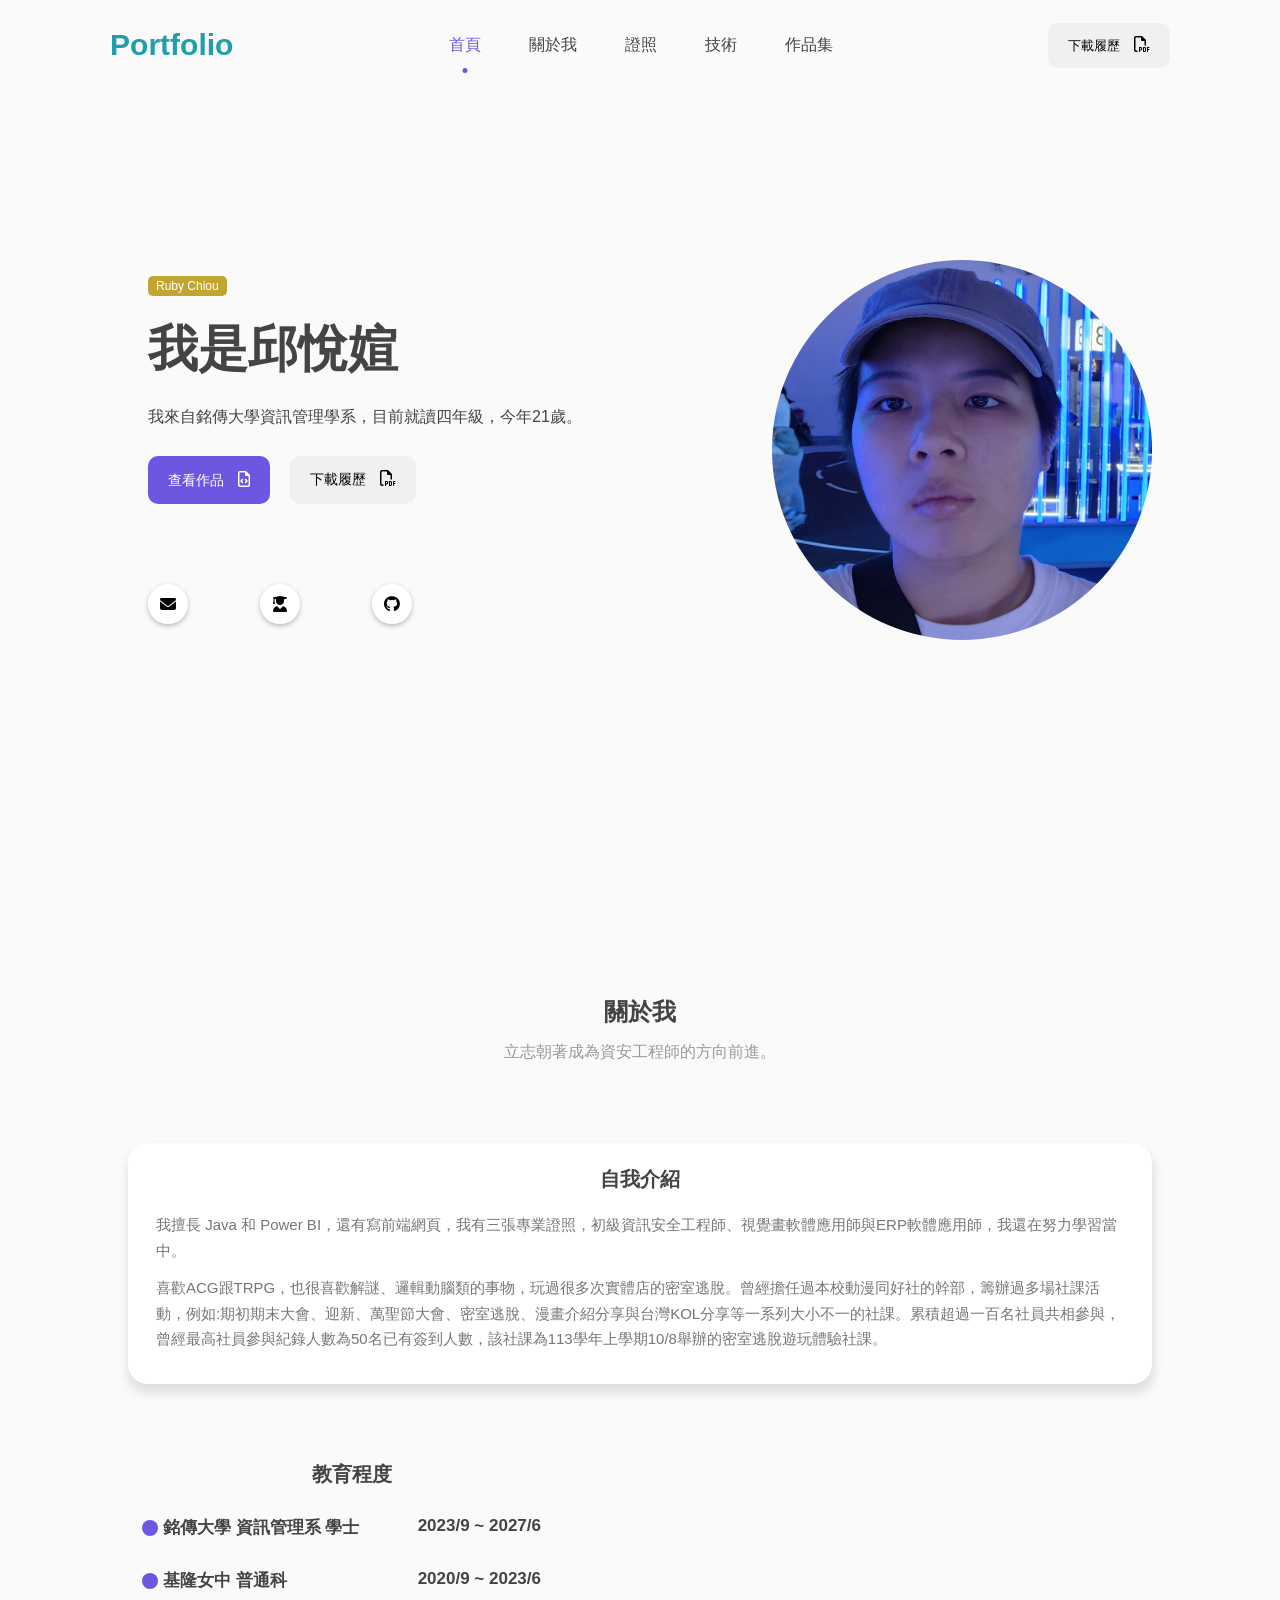
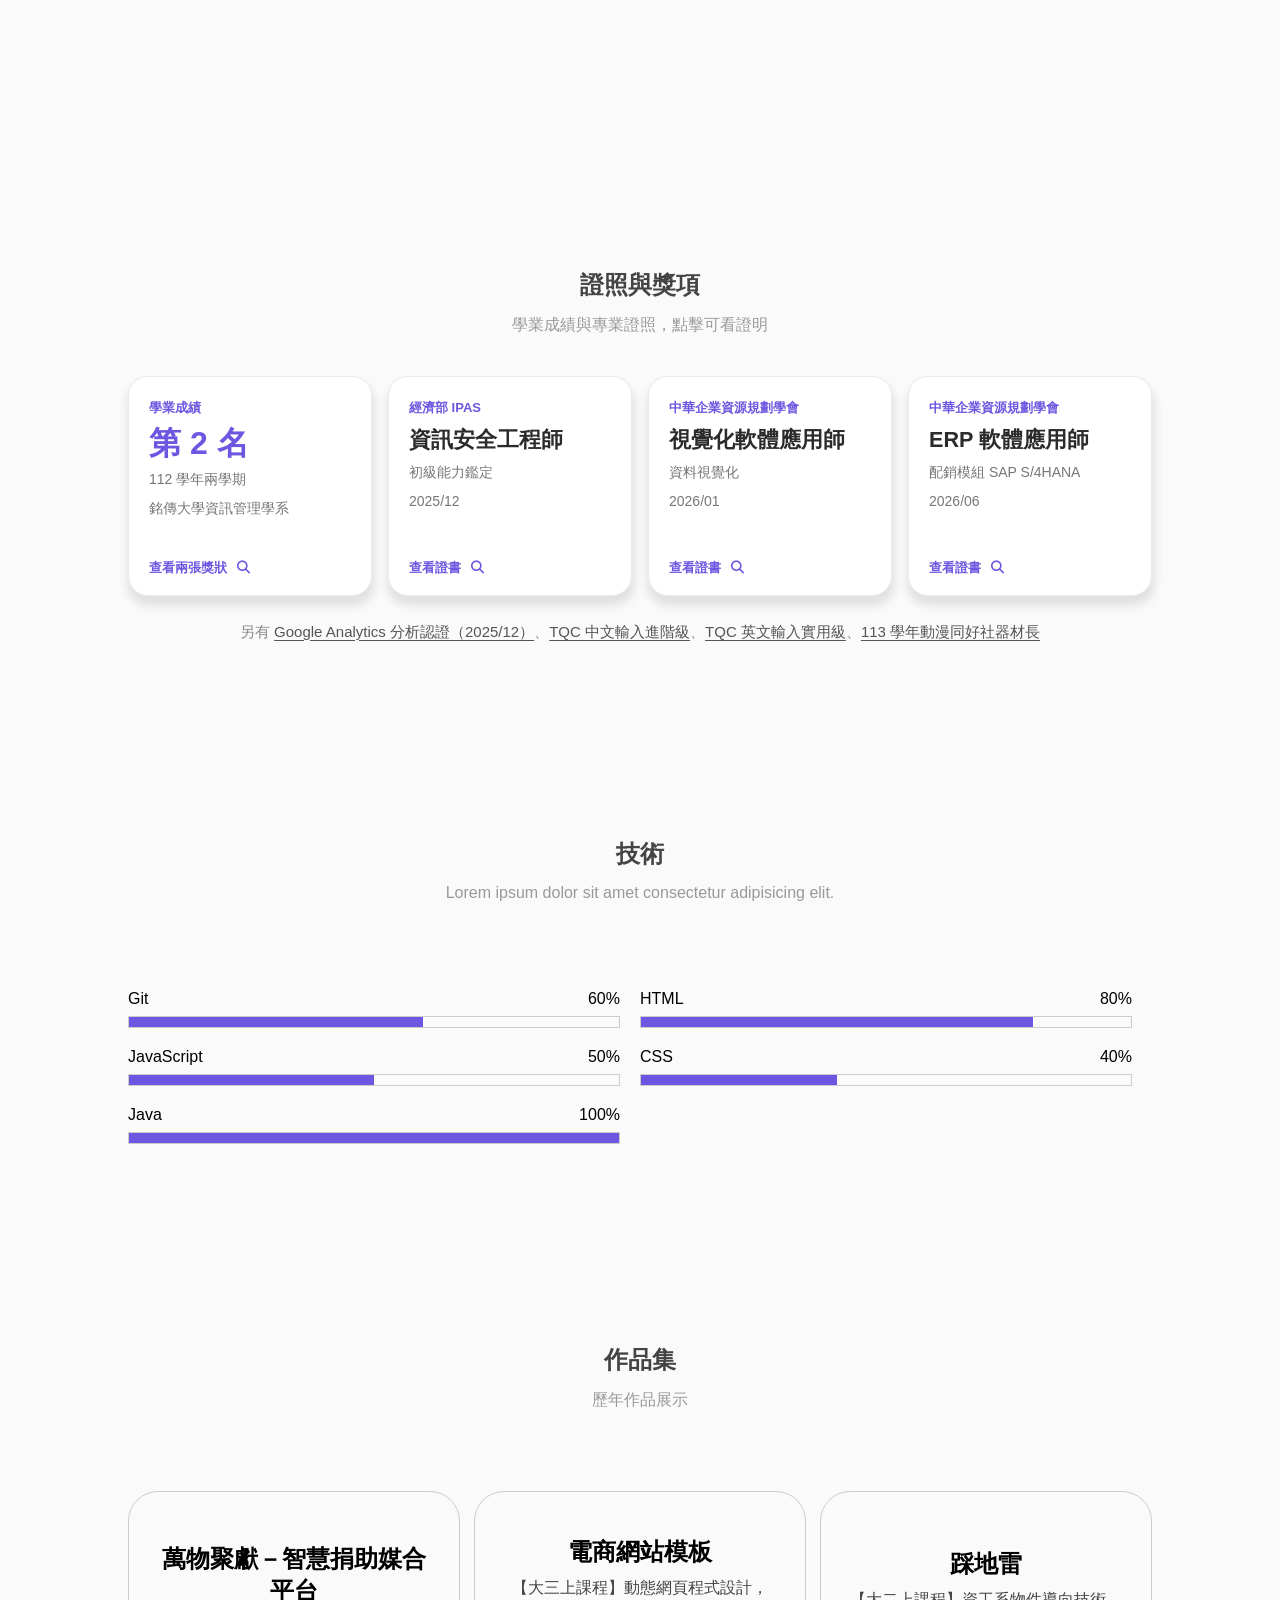
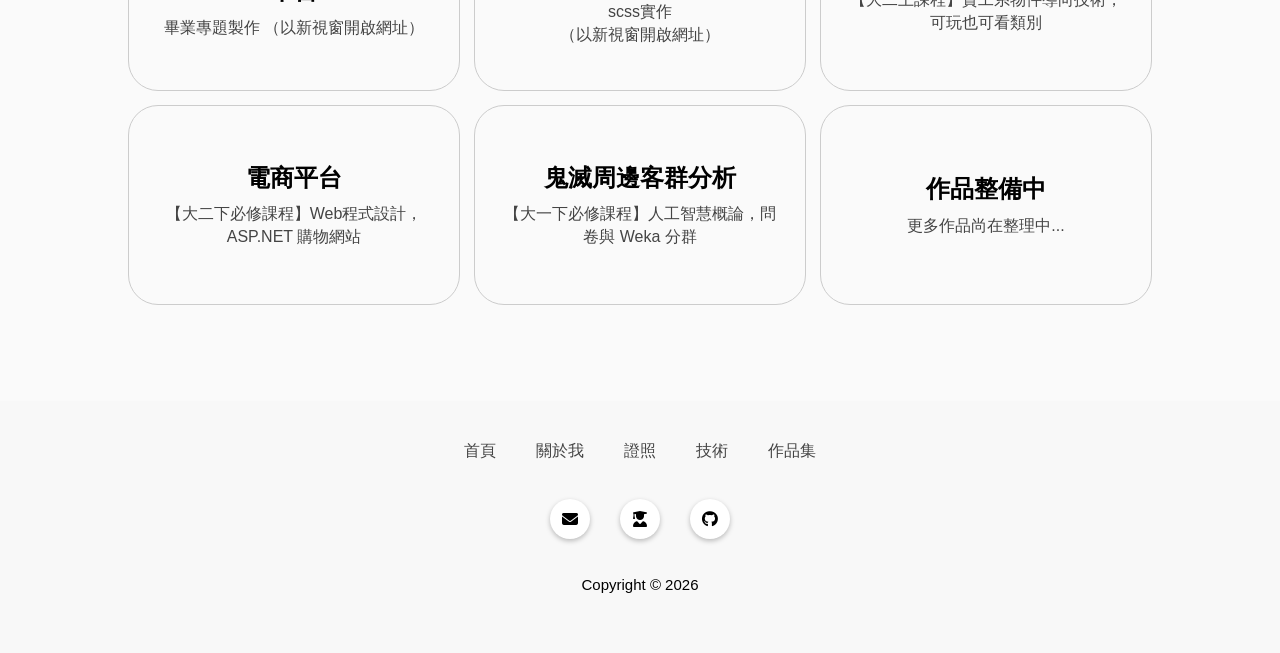
==== commit 46105e62: "feat(contact): 新增兩個作品連結、一個作品頁面" ====
--- a/src/index.html
+++ b/src/index.html
@@ -4,7 +4,7 @@
     <meta charset="UTF-8" />
     <meta name="viewport" content="width=device-width, initial-scale=1.0" />
     <title>邱悅媗個人網站</title>
-    <link rel="stylesheet" href="style.min.css?v=12" />
+    <link rel="stylesheet" href="style.min.css?v=20" />
     <link rel="stylesheet" href="https://cdnjs.cloudflare.com/ajax/libs/font-awesome/6.6.0/css/all.min.css" />
   </head>
 
@@ -57,15 +57,9 @@
                 <i class="fa-solid fa-envelope"></i>
                 <span>12130906@me.mcu.edu.tw</span>
               </a>
-              <a
-                class="icon"
-                href="https://eportfolio.mcu.edu.tw/ePortfolio/Student/page02/index.asp?ID=12130906"
-                target="_blank"
-                rel="noopener noreferrer"
-                aria-label="銘傳 ePortfolio"
-              >
+              <a class="icon" href="./assets/images/ProofofEnrollment.jpg" target="_blank" rel="noopener noreferrer" aria-label="在學證明">
                 <i class="fa-solid fa-user-graduate"></i>
-                <span>銘傳學生個人學習歷程網站</span>
+                <span>學業證明（在學中）</span>
               </a>
               <a class="icon" href="https://github.com/Ruby-Chiou" target="_blank" rel="noopener noreferrer" aria-label="GitHub">
                 <i class="fa-brands fa-github"></i>
@@ -251,43 +245,53 @@
           </div>
           <div class="grid">
             <div class="item">
+              <a href="https://ruby-chiou.github.io/mcu-115-22-Donation-Matching/" target="_blank" rel="noopener noreferrer">
+                <h4>萬物聚獻－智慧捐助媒合平台</h4>
+                <strong>畢業專題製作 （以新視窗開啟網址）</strong>
+                <i class="fa-solid fa-magnifying-glass"></i>
+              </a>
+            </div>
+
+            <div class="item">
+              <a href="https://ruby-chiou.github.io/mcu-114-1-web-12130906/" target="_blank" rel="noopener noreferrer">
+                <h4>電商網站模板</h4>
+                <strong
+                  >【大三上課程】動態網頁程式設計，scss實作
+                  <br />
+                  （以新視窗開啟網址）</strong
+                >
+                <i class="fa-solid fa-magnifying-glass"></i>
+              </a>
+            </div>
+
+            <div class="item">
               <a href="./minesweeper/minesweeper.html">
                 <h4>踩地雷</h4>
-                <strong>資工系物件導向技術，可玩也可看類別</strong>
-                <i class="fa-solid fa-magnifying-glass"></i>
-              </a>
-            </div>
-
-            <div class="item">
-              <h4>電商網站</h4>
-              <a href="https://ruby-chiou.github.io/mcu-114-1-web-12130906/">
-                <strong>動態網頁程式設計，scss實作</strong>
-                <i class="fa-solid fa-magnifying-glass"></i>
-              </a>
-            </div>
-
-            <div class="item">
-              <h4>作品 3</h4>
-              <strong>主要實作網站切版</strong>
-              <i class="fa-solid fa-magnifying-glass"></i>
-            </div>
-
-            <div class="item">
-              <h4>作品 4</h4>
-              <strong>主要實作網站切版</strong>
-              <i class="fa-solid fa-magnifying-glass"></i>
-            </div>
-
-            <div class="item">
-              <h4>作品 5</h4>
-              <strong>主要實作網站切版</strong>
-              <i class="fa-solid fa-magnifying-glass"></i>
-            </div>
-
-            <div class="item">
-              <h4>作品 6</h4>
-              <strong>主要實作網站切版</strong>
-              <i class="fa-solid fa-magnifying-glass"></i>
+                <strong>【大二上課程】資工系物件導向技術，可玩也可看類別</strong>
+                <i class="fa-solid fa-magnifying-glass"></i>
+              </a>
+            </div>
+
+            <div class="item">
+              <a href="./ecweb/index.html">
+                <h4>電商平台</h4>
+                <strong>【大二下必修課程】Web程式設計，ASP.NET 購物網站</strong>
+                <i class="fa-solid fa-magnifying-glass"></i>
+              </a>
+            </div>
+
+            <div class="item">
+              <a href="./kimetsu/index.html">
+                <h4>鬼滅周邊客群分析</h4>
+                <strong>【大一下必修課程】人工智慧概論，問卷與 Weka 分群</strong>
+                <i class="fa-solid fa-magnifying-glass"></i>
+              </a>
+            </div>
+
+            <div class="item">
+              <h4>作品整備中</h4>
+              <strong>更多作品尚在整理中...</strong>
+              <!-- <i class="fa-solid fa-magnifying-glass"></i> -->
             </div>
           </div>
         </div>
@@ -313,17 +317,9 @@
               <i class="fa-solid fa-envelope"></i>
             </a>
 
-            <div class="icon">
-              <a
-                class="icon"
-                href="https://eportfolio.mcu.edu.tw/ePortfolio/Student/page02/index.asp?ID=12130906"
-                target="_blank"
-                rel="noopener noreferrer"
-                aria-label="ePortfolio"
-              >
-                <i class="fa-solid fa-user-graduate"></i>
-              </a>
-            </div>
+            <a class="icon" href="./assets/images/ProofofEnrollment.jpg" target="_blank" rel="noopener noreferrer" aria-label="在學證明">
+              <i class="fa-solid fa-user-graduate"></i>
+            </a>
             <a class="icon" href="https://github.com/Ruby-Chiou" target="_blank" rel="noopener noreferrer" aria-label="GitHub">
               <i class="fa-brands fa-github"></i>
             </a>
--- a/src/style.min.css
+++ b/src/style.min.css
@@ -1 +1 @@
-section{display:flex;flex-direction:column;width:100%}section div.container{width:100%;margin:0 auto;position:relative;box-sizing:border-box}section div.container>div{display:flex;align-items:center}section main.wrapper{width:100%;margin:0 auto;box-sizing:border-box;padding-inline:10vw}section main.wrapper>div.home{height:100vh}section main.wrapper>div.page{padding-block:6em}section main.wrapper>div.page.title{margin-top:1rem;margin-bottom:6rem}section main.wrapper>div.page.title h2{margin:0;margin-bottom:.5rem}:root{--first-color: #6e57e0;--first-color-hover: #285bd4;--second-color: #00c9ff;--border-color: #ccc;--body-color: #fafafa;--white-color: #fff;--primary-text-color: #444444;--first-shadow-color: rgba(0, 0, 0, 0.1)}:root{--header-height-large: 90px;--header-height-small: 70px;--header-height: 90px;--header-shadow: none;--shadow-opacity: 0;--center-display: flex;--button-display: flex;--feature-size: 76px;--img-size: 380px;--img-justify: right;--img-order: 0;--home-direction: row;--home-width: 50%;--home-margin-top: 0;--home-text-padding-left: 20px;--home-text-align: left;--home-min-height: 10vh;--icons-margin-top: 5em;--home-gap: 0;--about-padding: 28px 28px 32px;--about-flex-direction: row;--about-content-max: 1120px;--about-introduce-width: 36rem;--about-education-width: 28rem;--about-content-justify: flex-start;--about-card-width: 100%;--about-item-direction: row;--award-columns: repeat(4, minmax(0, 1fr));--lightbox-padding: 28px 76px;--lightbox-nav-left: 12px;--lightbox-nav-right: 12px;--mine-page-width: min(1120px, calc(100% - 8vw));--mine-page-pad: 36px 0 64px;--mine-top-direction: row;--mine-top-align: center;--mine-top-pad: 18px 6vw;--mine-brand-size: 1rem;--mine-brand-align: right;--mine-title-size: 2rem;--mine-stage-columns: minmax(280px, 460px) minmax(300px, 1fr);--mine-role-basis: 148px;--mine-role-grow: 0;--mine-cell: 36px;--mine-code-height: 520px;--mine-panel-pad: 18px}@media(max-width: 1024px){:root{--img-size: 320px;--home-margin-top: 30px;--home-text-padding-left: 0;--about-padding: 28px 24px 32px;--about-flex-direction: column;--about-introduce-width: 100%;--about-education-width: 100%;--about-card-width: 100%;--award-columns: repeat(2, minmax(0, 1fr));--mine-page-width: min(1120px, calc(100% - 40px));--mine-stage-columns: minmax(240px, 1fr) minmax(260px, 1fr);--mine-cell: 32px;--mine-code-height: 440px;--mine-brand-size: 0.92rem;--mine-title-size: 1.8rem;--feature-size: 50px}}@media(max-width: 900px){:root{--center-display: none;--button-display: none;--img-size: 150px;--img-justify: center;--img-order: -1;--img-margin-top: 7.5em;--home-margin-top: 0;--home-direction: column;--home-width: 100%;--home-text-padding-left: 0px;--home-text-align: center;--home-min-height: 60vh;--icons-margin-top: 2em;--home-gap: 0;--home-text-align-items: center;--about-margin-top: 5rem;--about-padding: 30px 20px 50px 20px;--about-flex-direction: column;--about-introduce-width: 100%;--about-education-width: 100%;--about-content-justify: center;--about-card-width: 100%;--mine-stage-columns: 1fr;--mine-top-pad: 16px 20px;--mine-page-pad: 24px 0 48px;--mine-page-width: calc(100% - 32px);--mine-cell: 30px;--mine-code-height: 340px;--mine-role-basis: calc(50% - 10px);--mine-role-grow: 1;--mine-brand-size: 0.95rem}}@media(max-width: 540px){:root{--feature-size: 40px;--about-padding: 30px 20px 70px 20px;--about-card-width: 100%;--award-columns: 1fr;--lightbox-padding: 64px 16px 24px;--lightbox-nav-left: 8px;--lightbox-nav-right: 8px;--mine-title-size: 1.6rem;--mine-top-direction: column;--mine-top-align: flex-start;--mine-brand-align: left;--mine-brand-size: 0.92rem;--mine-cell: 28px;--mine-code-height: 260px;--mine-panel-pad: 14px;--mine-page-width: calc(100% - 24px);--mine-role-basis: calc(50% - 8px);--about-item-direction: column}}header{height:var(--header-height);line-height:var(--header-height);background-color:var(--body-color);width:100%;padding-inline:8.6vw;box-sizing:border-box;display:flex;align-items:center;justify-content:space-between;position:fixed;top:0;transition:all .3s ease;z-index:100;box-shadow:var(--header-shadow, var(--first-shadow-color) 0px 1px 6px)}header::after{content:"";position:absolute;bottom:0;left:0;right:0;height:.5px;background:var(--first-shadow-color);opacity:var(--shadow-opacity, 0);transition:opacity .3s ease}header .nav-name{margin:0;padding:0;font-size:30px;font-weight:600;color:#1e9fab}header .center{flex:1;display:var(--center-display);justify-content:center}header .center nav{display:flex;align-items:center;gap:2rem}header .center nav a{padding:.5rem;border:none;cursor:pointer;font-family:Poppins,sans-serif;color:var(--primary-text-color);text-decoration:none;font-weight:500}header .center nav .active{position:relative;color:var(--first-color)}header .center nav .active::after{content:"";width:5px;height:5px;background-color:var(--first-color);border-radius:50%;position:absolute;left:50%;bottom:25px;transform:translateX(-50%)}header .button{display:var(--button-display);align-items:center;gap:.5rem}header .button .btn{font-weight:500;padding:13px 20px;background:#f0f0f0;border:none;border-radius:10px;cursor:pointer;transition:all .4s}header .button .btn i{margin-left:10px;font-size:16px}header .button .btn:hover{background:var(--second-color);color:var(--white-color)}div.home{display:flex;flex-direction:var(--home-direction);justify-content:space-between;gap:var(--home-gap, 3rem);margin-top:var(--home-margin-top)}div.home>div{width:var(--home-width)}div.home>div.image{display:flex;justify-content:var(--img-justify);align-items:center;order:var(--img-order);margin-top:var(--img-margin-top)}div.home>div.image img{width:var(--img-size);height:var(--img-size);border-radius:50%;-o-object-fit:cover;object-fit:cover}div.home>div.text{position:relative;display:flex;flex-direction:column;justify-content:center;min-height:var(--home-min-height);width:var(--home-width);padding-left:var(--home-text-padding-left)}div.home>div.text>span{align-self:flex-start;background-color:#c0a631;color:var(--white-color);padding:3px 8px;font-size:12px;border-radius:5px}div.home>div.text .featured-name{font-size:var(--feature-size);font-weight:600;line-height:auto;color:var(--primary-text-color)}div.home>div.text .featured-name p{margin-block:20px}div.home>div.text strong{font-size:1rem;font-weight:400;line-height:1.75rem;margin-bottom:25px;color:var(--primary-text-color)}div.home>div.text div.button{display:flex;gap:1.25rem}div.home>div.text div.button .blue-btn{padding:.5rem;border:none;cursor:pointer;font-family:Poppins,sans-serif;display:inline-block;line-height:1.2;text-decoration:none;background:var(--first-color);color:var(--white-color);padding:16px 20px;border-radius:10px}div.home>div.text div.button .blue-btn i{margin-left:10px;font-size:16px}div.home>div.text div.button .blue-btn:hover{background:var(--first-color-hover);color:var(--white-color)}div.home>div.text div.button .btn{font-size:16px}div.home>div.text div.button button{font-weight:500;padding:13px 20px;background:#f0f0f0;border:none;border-radius:10px;cursor:pointer;transition:all .4s}div.home>div.text div.button button i{margin-left:10px;font-size:16px}div.home>div.text div.button button:hover{background:var(--second-color);color:var(--white-color)}div.home>div.text div.icons{margin-top:var(--icons-margin-top);display:flex;flex-wrap:wrap;align-items:center;gap:4.5rem;width:100%}div.home>div.text div .icon{display:flex;justify-content:center;align-items:center;width:40px;height:40px;border-radius:50%;box-shadow:0px 2px 5px 0px rgba(0,0,0,.25);cursor:pointer;justify-content:flex-start;width:-moz-max-content;width:max-content;max-width:40px;height:40px;border-radius:999px;overflow:hidden;background:#fff;color:#000;text-decoration:none;transition:max-width .35s ease,color .2s ease}div.home>div.text div .icon i{flex:none;width:40px;text-align:center}div.home>div.text div .icon span{overflow:hidden;white-space:nowrap;padding-right:16px;font-size:14px;font-weight:500}div.home>div.text div .icon:visited{color:#000}div.home>div.text div .icon:hover{max-width:24rem;color:var(--first-color)}div.home>div.text div .icon:active{color:#d32f2f}.page .title{text-align:center;margin-bottom:5em}.page .title h1{font-weight:600;color:var(--primary-text-color);margin:0 0 14px}.page .title strong{font-size:1rem;font-weight:400;color:#999}.page#about{margin-top:var(--about-margin-top)}.page#about .content{display:flex;flex-wrap:wrap;flex-direction:var(--about-flex-direction);justify-content:var(--about-content-justify);align-items:flex-start;gap:48px;width:min(var(--about-content-max),100%);margin-inline:auto}.page#about .introduce{flex:1 1 var(--about-introduce-width);width:auto;max-width:100%;min-width:min(100%,18rem);padding:0}.page#about .introduce div.card{display:flex;align-items:stretch;justify-content:center;flex-direction:column;box-sizing:border-box;padding:var(--about-padding);width:var(--about-card-width);max-width:100%;margin-inline:auto;background:var(--white-color);box-shadow:1px 8px 10px 2px var(--first-shadow-color);border-radius:20px;min-height:20vh}.page#about .introduce div.card h3{margin:0 0 15px;text-align:center;font-size:1.25rem;font-weight:600;line-height:1rem;color:var(--primary-text-color)}.page#about .introduce div.card>div{width:100%;min-width:0;font-size:15px;font-weight:400;line-height:1.7;padding-top:10px;color:#777;overflow-wrap:break-word}.page#about .introduce div.card>div p{margin:0}.page#about .introduce div.card>div p+p{margin-top:12px}.page#about .education{display:flex;align-items:stretch;flex-direction:column;box-sizing:border-box;flex:0 1 var(--about-education-width);width:min(100%,var(--about-education-width));max-width:100%;padding-block:30px 70px;padding-inline:20px}.page#about .education h3{margin:0 0 15px;text-align:center;font-size:20px;font-weight:600;line-height:1.2;color:var(--primary-text-color)}.page#about .education .resume-item{box-sizing:border-box;width:100%;display:flex;flex-direction:var(--about-item-direction);justify-content:space-between;align-items:flex-start;gap:4px 16px}.page#about .education .resume-item strong:first-child{flex:1;min-width:0}.page#about .education .resume-item strong:last-child{flex:none;white-space:nowrap}.page#about .education .resume-item{font-size:17px;padding:15px;color:var(--primary-text-color);position:relative;font-weight:normal}.page#about .education .resume-item::before{box-sizing:border-box;content:"";position:absolute;margin-top:4px;left:-6px;width:16px;height:16px;border-radius:50px;background-color:var(--first-color)}#awards{scroll-margin-top:90px}#awards .title{margin-bottom:2.5rem}#awards .award-grid{display:grid;grid-template-columns:var(--award-columns);gap:16px}#awards .award-card{display:flex;flex-direction:column;align-items:flex-start;gap:8px;min-height:220px;padding:22px 20px 18px;text-align:left;background:var(--white-color);border:1px solid #ececec;border-radius:20px;box-shadow:1px 8px 10px 2px var(--first-shadow-color);cursor:pointer;font-family:inherit;color:var(--primary-text-color);transition:transform .2s ease,border-color .2s ease}#awards .award-card:hover,#awards .award-card:focus-visible{transform:translateY(-4px);border-color:var(--first-color);outline:none}#awards .award-kicker{font-size:13px;font-weight:600;color:var(--first-color)}#awards .award-card strong{font-size:1.35rem;font-weight:600;line-height:1.35;color:#2b2b2b}#awards .award-card .award-rank{font-size:2rem;font-weight:700;line-height:1.15;color:var(--first-color)}#awards .award-meta,#awards .award-org{font-size:14px;line-height:1.5;color:#777}#awards .award-open{margin-top:auto;padding-top:14px;font-size:13px;font-weight:600;color:var(--first-color)}#awards .award-open i{margin-left:6px}#awards .award-more{margin:22px 0 0;text-align:center;font-size:15px;line-height:1.9;color:#888}#awards .award-more button{padding:0;border:none;background:none;font:inherit;color:#555;text-decoration:underline;text-underline-offset:3px;cursor:pointer}#awards .award-more button:hover,#awards .award-more button:focus-visible{color:var(--first-color)}.cert-lightbox{position:fixed;inset:0;z-index:300;display:none;align-items:center;justify-content:center;padding:var(--lightbox-padding);background:rgba(17,16,28,.78)}.cert-lightbox.is-open{display:flex}.cert-lightbox figure{margin:0;max-width:min(860px,100%);text-align:center}.cert-lightbox .cert-stage{position:relative;display:inline-block;max-width:100%;line-height:0}.cert-lightbox img{display:block;max-width:100%;max-height:78vh;background:#fff;border-radius:8px;box-shadow:0 18px 50px rgba(0,0,0,.35)}.cert-lightbox figcaption{margin-top:12px;color:#fff;font-size:15px}.cert-lightbox .cert-close,.cert-lightbox .cert-nav{position:absolute;border:none;cursor:pointer;color:#222;background:#fff}.cert-lightbox .cert-close{top:18px;right:18px;width:40px;height:40px;border-radius:50%;font-size:26px;line-height:1}.cert-lightbox .cert-nav{top:50%;z-index:1;display:flex;align-items:center;justify-content:center;width:44px;height:44px;padding:0 0 3px;border-radius:50%;font-size:30px;line-height:1;transform:translateY(-50%)}.cert-lightbox .cert-nav.prev{left:var(--lightbox-nav-left)}.cert-lightbox .cert-nav.next{right:var(--lightbox-nav-right)}.cert-lightbox .cert-nav[hidden]{display:none}div.skills{display:flex;width:100%;gap:20px;flex-wrap:wrap;padding-block:.5em}div.skills .item{display:flex;flex-direction:column;gap:8px;flex-basis:calc(50% - 20px)}div.skills .item .skill{display:flex;justify-content:space-between;align-items:center}div.skills .item .progress{height:10px;border:1px solid var(--border-color)}div.skills .item .progress .progress-bar{height:10px;background-color:var(--first-color)}div .grid{display:grid;grid-template-columns:repeat(auto-fill, minmax(min(100%, 260px), 1fr));gap:10px;justify-content:center;align-items:center}div .grid .item{border:1px solid var(--border-color);border-radius:30px;height:200px;display:flex;flex-direction:column;justify-content:center;align-items:center}div .grid .item i{display:none}div .grid .item:hover{color:var(--first-color-hover);border:1px solid var(--first-color-hover)}div .grid .item:hover i{padding-top:.75rem;display:block}div .grid .item a{display:flex;flex-direction:column;justify-content:center;align-items:center;text-decoration:none;color:inherit}div .grid .item h4{margin:0;margin-top:-2.5px;font-size:1.5rem}div .grid .item strong{font-weight:normal;margin-top:4px;color:var(--primary-text-color)}footer{display:flex;justify-content:center;align-items:center;flex-direction:column;row-gap:37px;background:#f8f8f8;padding-block:40px 60px}footer nav{display:flex}footer nav a{color:var(--primary-text-color);white-space:nowrap;text-decoration:none;font-weight:500;margin:0 20px}footer div{display:flex;justify-content:center}footer div.icons{gap:30px}footer div.icons .icon{display:flex;justify-content:center;align-items:center;width:40px;height:40px;border-radius:50%;box-shadow:0px 2px 5px 0px rgba(0,0,0,.25);cursor:pointer;color:#000;text-decoration:none;background:#fff}footer div.icons .icon:visited{color:#000}footer div.icons .icon:hover{color:var(--first-color)}footer div.icons .icon:active{color:#d32f2f}footer div.copy-right{font-size:15px}body.mine{background:#f6f5fb;color:#2b2b2b;font-family:"Segoe UI","PingFang TC","Microsoft JhengHei",sans-serif}body.mine *,body.mine *::before,body.mine *::after{box-sizing:border-box}body.mine a{color:#4d3bb8}body.mine header.top{position:static;height:auto;width:100%;line-height:1.45;display:flex;flex-direction:var(--mine-top-direction);align-items:var(--mine-top-align);justify-content:space-between;gap:8px 16px;padding:var(--mine-top-pad);background:#fff;border-bottom:1px solid #e4e0ee;box-shadow:none}body.mine header.top::after{display:none}body.mine header.top a{flex:none;font-weight:650;text-decoration:none}body.mine header.top strong{max-width:22em;font-size:var(--mine-brand-size);font-weight:650;line-height:1.45;text-align:var(--mine-brand-align)}body.mine .page{width:var(--mine-page-width);margin:0 auto;padding:var(--mine-page-pad)}body.mine .intro h1{margin:0 0 8px;font-size:var(--mine-title-size)}body.mine .intro p{margin:0;max-width:68ch;line-height:1.7;color:#6f6a78}body.mine .intro p+p{margin-top:8px}body.mine .roles{display:flex;flex-wrap:wrap;gap:10px;margin-top:22px}body.mine .roles button,body.mine .tab{border:1px solid #e4e0ee;background:#fff;color:#2b2b2b;border-radius:14px;padding:10px 12px;text-align:left;cursor:pointer;font:inherit}body.mine .roles button{flex:var(--mine-role-grow) 1 var(--mine-role-basis)}body.mine .roles button span{display:block;margin-top:3px;color:#6f6a78;font-size:13px;font-weight:400}body.mine .roles button.is-active,body.mine .tab.is-active{border-color:#6e57e0;box-shadow:inset 0 0 0 1px #6e57e0}body.mine .stage{display:grid;grid-template-columns:var(--mine-stage-columns);gap:22px;align-items:start;margin-top:28px}body.mine .panel{min-width:0;background:#fff;border:1px solid #e4e0ee;border-radius:22px;box-shadow:1px 8px 16px rgba(80,60,140,.06)}body.mine .play,body.mine .code{padding:var(--mine-panel-pad)}body.mine .controls{display:flex;flex-wrap:wrap;gap:8px;align-items:end}body.mine label{display:flex;flex-direction:column;gap:4px;color:#6f6a78;font-size:13px}body.mine input,body.mine select,body.mine .controls button{height:40px;border-radius:10px;border:1px solid #e4e0ee;background:#fff;font:inherit;color:#2b2b2b}body.mine input,body.mine select{padding:0 10px}body.mine input{width:76px}body.mine .controls button{padding:0 14px;cursor:pointer}body.mine #start{background:#6e57e0;border-color:#6e57e0;color:#fff;font-weight:650}body.mine #flagMode[data-on=true]{background:#efeaff;border-color:#6e57e0;color:#4d3bb8}body.mine .status{display:flex;flex-wrap:wrap;gap:8px 16px;margin:14px 0 10px;color:#6f6a78;font-size:14px}body.mine .status strong{color:#2b2b2b}body.mine .banner{margin:0 0 10px;padding:8px 12px;border-radius:10px;background:#efeaff;color:#4d3bb8}body.mine .banner.lost{background:#fde8e8;color:#9f1239}body.mine .banner.won{background:#e8f8ef;color:#166534}body.mine .board-wrap{overflow:auto;max-width:100%;padding-bottom:4px}body.mine .board{display:grid;grid-template-columns:repeat(var(--board-size, 9), var(--mine-cell));gap:3px;width:-moz-max-content;width:max-content;max-width:100%;margin:0 auto}body.mine .cell{width:var(--mine-cell);height:var(--mine-cell);padding:0;border:none;border-radius:7px;background:#e6e1f6;color:#2b2b2b;font:inherit;font-size:calc(var(--mine-cell)*.38);font-weight:700;cursor:pointer}body.mine .cell:hover:not(:disabled){background:#d9d2f3}body.mine .cell.is-open{background:#f7f6fb;cursor:default}body.mine .cell.is-flag{background:#6e57e0;color:#fff}body.mine .cell.is-mine{background:#9f1239;color:#fff}body.mine .cell[data-count="1"]{color:#2563eb}body.mine .cell[data-count="2"]{color:#15803d}body.mine .cell[data-count="3"]{color:#dc2626}body.mine .cell[data-count="4"]{color:#6d28d9}body.mine .cell[data-count="5"]{color:#b45309}body.mine .cell[data-count="6"]{color:#0f766e}body.mine .cell[data-count="7"]{color:#111827}body.mine .cell[data-count="8"]{color:#6b7280}body.mine .hint,body.mine .history{color:#6f6a78;font-size:13px;line-height:1.7}body.mine .hint{margin:12px 0 0}body.mine .history{margin:12px 0 0;padding-left:18px;overflow-wrap:anywhere}body.mine .code h2{margin:0 0 6px;font-size:1.15rem}body.mine #trace{min-height:3.2em;margin:0 0 12px;color:#6f6a78;line-height:1.6}body.mine .tabs{display:flex;flex-wrap:wrap;gap:6px;margin-bottom:10px}body.mine .tab{padding:6px 10px;border-radius:999px}body.mine pre{margin:0;min-width:0;max-width:100%;max-height:var(--mine-code-height);overflow:auto;padding:14px 16px;border-radius:14px;background:#241f33;color:#f4f1ff;font-family:Consolas,"Cascadia Code",monospace;font-size:13px;line-height:1.55}body.mine .kw{color:#c4b5fd}body.mine .cm{color:#9ca3af}html,body{margin:0;padding:0;box-sizing:border-box;background-color:var(--body-color);font-family:Poppins,sans-serif}html{scroll-behavior:smooth}.wrapper{padding-inline:10vw}/*# sourceMappingURL=style.min.css.map */+section{display:flex;flex-direction:column;width:100%}section div.container{width:100%;margin:0 auto;position:relative;box-sizing:border-box}section div.container>div{display:flex;align-items:center}section main.wrapper{width:100%;margin:0 auto;box-sizing:border-box;padding-inline:10vw}section main.wrapper>div.home{height:100vh}section main.wrapper>div.page{padding-block:6em}section main.wrapper>div.page.title{margin-top:1rem;margin-bottom:6rem}section main.wrapper>div.page.title h2{margin:0;margin-bottom:.5rem}:root{--first-color: #6e57e0;--first-color-hover: #285bd4;--second-color: #00c9ff;--border-color: #ccc;--body-color: #fafafa;--white-color: #fff;--primary-text-color: #444444;--first-shadow-color: rgba(0, 0, 0, 0.1)}:root{--header-height-large: 90px;--header-height-small: 70px;--header-height: 90px;--header-shadow: none;--shadow-opacity: 0;--center-display: flex;--button-display: flex;--feature-size: 50px;--img-size: 380px;--img-justify: right;--img-order: 0;--home-direction: row;--home-width: 50%;--home-margin-top: 0;--home-text-padding-left: 20px;--home-text-align: left;--home-min-height: 10vh;--icons-margin-top: 5em;--home-gap: 0;--about-padding: 28px 28px 32px;--about-flex-direction: row;--about-content-max: 1120px;--about-introduce-width: 36rem;--about-education-width: 28rem;--about-content-justify: flex-start;--about-card-width: 100%;--about-item-direction: row;--award-columns: repeat(4, minmax(0, 1fr));--portfolio-columns: repeat(3, minmax(0, 1fr));--portfolio-gap: 14px;--portfolio-item-pad: 28px 24px;--lightbox-padding: 28px 76px;--lightbox-nav-left: 12px;--lightbox-nav-right: 12px;--mine-page-width: min(1120px, calc(100% - 8vw));--mine-page-pad: 36px 0 64px;--mine-top-direction: row;--mine-top-align: center;--mine-top-pad: 18px 6vw;--mine-brand-size: 1rem;--mine-brand-align: right;--mine-title-size: 2rem;--mine-stage-columns: minmax(280px, 460px) minmax(300px, 1fr);--mine-role-basis: 148px;--mine-role-grow: 0;--mine-cell: 36px;--mine-code-height: 520px;--mine-panel-pad: 18px;--mine-intro-columns: minmax(0, 0.9fr) minmax(0, 1.2fr);--mine-intro-gap: 20px 40px;--ec-page-width: min(1120px, calc(100% - 8vw));--ec-page-pad: 36px 0 64px;--ec-top-direction: row;--ec-top-align: center;--ec-top-pad: 18px 6vw;--ec-brand-size: 1rem;--ec-brand-align: right;--ec-title-size: 2rem;--ec-shot-columns: 1fr 1fr;--ec-flow-columns: repeat(3, minmax(0, 1fr));--ec-intro-columns: minmax(0, 0.9fr) minmax(0, 1.2fr);--ec-intro-gap: 20px 40px;--kz-page-width: min(1120px, calc(100% - 8vw));--kz-page-pad: 36px 0 64px;--kz-top-direction: row;--kz-top-align: center;--kz-top-pad: 18px 6vw;--kz-brand-size: 1rem;--kz-brand-align: right;--kz-title-size: 2rem;--kz-flow-columns: repeat(4, minmax(0, 1fr));--kz-find-columns: 1fr 1fr;--kz-team-columns: repeat(3, minmax(0, 1fr));--kz-shot-columns: 1fr 1fr;--kz-hero-min-height: 320px;--kz-hero-pad: 48px 52px;--kz-hero-columns: minmax(0, 1.05fr) minmax(0, 1fr);--kz-hero-gap: 28px 40px}@media(max-width: 1024px){:root{--img-size: 320px;--home-margin-top: 30px;--home-text-padding-left: 0;--about-padding: 28px 24px 32px;--about-flex-direction: column;--about-introduce-width: 100%;--about-education-width: 100%;--about-card-width: 100%;--award-columns: repeat(2, minmax(0, 1fr));--portfolio-columns: repeat(3, minmax(0, 1fr));--portfolio-item-pad: 26px 22px;--mine-page-width: min(1120px, calc(100% - 40px));--mine-stage-columns: minmax(240px, 1fr) minmax(260px, 1fr);--mine-cell: 32px;--mine-code-height: 440px;--mine-brand-size: 0.92rem;--mine-title-size: 1.8rem;--feature-size: 50px;--kz-flow-columns: 1fr 1fr;--kz-page-width: min(1120px, calc(100% - 40px))}}@media(max-width: 900px){:root{--center-display: none;--button-display: none;--img-size: 150px;--img-justify: center;--img-order: -1;--img-margin-top: 7.5em;--home-margin-top: 0;--home-direction: column;--home-width: 100%;--home-text-padding-left: 0px;--home-text-align: center;--home-min-height: 60vh;--icons-margin-top: 2em;--home-gap: 0;--home-text-align-items: center;--about-margin-top: 5rem;--about-padding: 30px 20px 50px 20px;--about-flex-direction: column;--about-introduce-width: 100%;--about-education-width: 100%;--about-content-justify: center;--about-card-width: 100%;--portfolio-columns: repeat(2, minmax(0, 1fr));--portfolio-gap: 12px;--portfolio-item-pad: 24px 20px;--mine-stage-columns: 1fr;--mine-top-pad: 16px 20px;--mine-page-pad: 24px 0 48px;--mine-page-width: calc(100% - 32px);--mine-cell: 30px;--ec-shot-columns: 1fr;--ec-flow-columns: 1fr;--ec-intro-columns: 1fr;--ec-intro-gap: 12px;--mine-intro-columns: 1fr;--mine-intro-gap: 12px;--ec-top-pad: 16px 20px;--ec-page-pad: 24px 0 48px;--ec-page-width: calc(100% - 32px);--ec-title-size: 1.8rem;--kz-top-pad: 16px 20px;--kz-page-pad: 24px 0 48px;--kz-page-width: calc(100% - 32px);--kz-title-size: 1.8rem;--kz-flow-columns: 1fr 1fr;--kz-find-columns: 1fr;--kz-team-columns: 1fr;--kz-shot-columns: 1fr;--kz-hero-min-height: 280px;--kz-hero-pad: 32px 28px;--kz-hero-columns: 1fr;--kz-hero-gap: 14px;--mine-code-height: 340px;--mine-role-basis: calc(50% - 10px);--mine-role-grow: 1;--mine-brand-size: 0.95rem}}@media(max-width: 540px){:root{--feature-size: 40px;--about-padding: 30px 20px 70px 20px;--about-card-width: 100%;--award-columns: 1fr;--portfolio-columns: 1fr;--portfolio-item-pad: 22px 18px;--lightbox-padding: 64px 16px 24px;--lightbox-nav-left: 8px;--lightbox-nav-right: 8px;--mine-title-size: 1.6rem;--mine-top-direction: column;--mine-top-align: flex-start;--mine-brand-align: left;--mine-brand-size: 0.92rem;--mine-cell: 28px;--mine-code-height: 260px;--mine-panel-pad: 14px;--mine-page-width: calc(100% - 24px);--mine-role-basis: calc(50% - 8px);--ec-title-size: 1.6rem;--ec-top-direction: column;--ec-top-align: flex-start;--ec-brand-align: left;--ec-brand-size: 0.92rem;--ec-page-width: calc(100% - 24px);--kz-title-size: 1.6rem;--kz-top-direction: column;--kz-top-align: flex-start;--kz-brand-align: left;--kz-brand-size: 0.92rem;--kz-page-width: calc(100% - 24px);--kz-flow-columns: 1fr;--kz-hero-min-height: 220px;--kz-hero-pad: 24px 20px;--about-item-direction: column}}header{height:var(--header-height);line-height:var(--header-height);background-color:var(--body-color);width:100%;padding-inline:8.6vw;box-sizing:border-box;display:flex;align-items:center;justify-content:space-between;position:fixed;top:0;transition:all .3s ease;z-index:100;box-shadow:var(--header-shadow, var(--first-shadow-color) 0px 1px 6px)}header::after{content:"";position:absolute;bottom:0;left:0;right:0;height:.5px;background:var(--first-shadow-color);opacity:var(--shadow-opacity, 0);transition:opacity .3s ease}header .nav-name{margin:0;padding:0;font-size:30px;font-weight:600;color:#1e9fab}header .center{flex:1;display:var(--center-display);justify-content:center}header .center nav{display:flex;align-items:center;gap:2rem}header .center nav a{padding:.5rem;border:none;cursor:pointer;font-family:Poppins,sans-serif;color:var(--primary-text-color);text-decoration:none;font-weight:500}header .center nav .active{position:relative;color:var(--first-color)}header .center nav .active::after{content:"";width:5px;height:5px;background-color:var(--first-color);border-radius:50%;position:absolute;left:50%;bottom:25px;transform:translateX(-50%)}header .button{display:var(--button-display);align-items:center;gap:.5rem}header .button .btn{font-weight:500;padding:13px 20px;background:#f0f0f0;border:none;border-radius:10px;cursor:pointer;transition:all .4s}header .button .btn i{margin-left:10px;font-size:16px}header .button .btn:hover{background:var(--second-color);color:var(--white-color)}div.home{display:flex;flex-direction:var(--home-direction);justify-content:space-between;gap:var(--home-gap, 3rem);margin-top:var(--home-margin-top)}div.home>div{width:var(--home-width)}div.home>div.image{display:flex;justify-content:var(--img-justify);align-items:center;order:var(--img-order);margin-top:var(--img-margin-top)}div.home>div.image img{width:var(--img-size);height:var(--img-size);border-radius:50%;object-fit:cover}div.home>div.text{position:relative;display:flex;flex-direction:column;justify-content:center;min-height:var(--home-min-height);width:var(--home-width);padding-left:var(--home-text-padding-left)}div.home>div.text>span{align-self:flex-start;background-color:#c0a631;color:var(--white-color);padding:3px 8px;font-size:12px;border-radius:5px}div.home>div.text .featured-name{font-size:var(--feature-size);font-weight:600;line-height:auto;color:var(--primary-text-color)}div.home>div.text .featured-name p{margin-block:20px}div.home>div.text strong{font-size:1rem;font-weight:400;line-height:1.75rem;margin-bottom:25px;color:var(--primary-text-color)}div.home>div.text div.button{display:flex;gap:1.25rem}div.home>div.text div.button .blue-btn{padding:.5rem;border:none;cursor:pointer;font-family:Poppins,sans-serif;display:inline-block;line-height:1.2;text-decoration:none;background:var(--first-color);font-size:14px;color:var(--white-color);padding:15px 20px;border-radius:10px}div.home>div.text div.button .blue-btn i{margin-left:10px;font-size:16px}div.home>div.text div.button .blue-btn:hover{background:var(--first-color-hover);color:var(--white-color)}div.home>div.text div.button .btn{font-size:14px}div.home>div.text div.button button{font-weight:500;padding:13px 20px;background:#f0f0f0;border:none;border-radius:10px;cursor:pointer;transition:all .4s}div.home>div.text div.button button i{margin-left:10px;font-size:16px}div.home>div.text div.button button:hover{background:var(--second-color);color:var(--white-color)}div.home>div.text div.icons{margin-top:var(--icons-margin-top);display:flex;flex-wrap:wrap;align-items:center;gap:4.5rem;width:100%}div.home>div.text div .icon{display:flex;justify-content:center;align-items:center;width:40px;height:40px;border-radius:50%;box-shadow:0px 2px 5px 0px rgba(0,0,0,.25);cursor:pointer;justify-content:flex-start;width:max-content;max-width:40px;height:40px;border-radius:999px;overflow:hidden;background:#fff;color:#000;text-decoration:none;transition:max-width .35s ease,color .2s ease}div.home>div.text div .icon i{flex:none;width:40px;text-align:center}div.home>div.text div .icon span{overflow:hidden;white-space:nowrap;padding-right:16px;font-size:14px;font-weight:500}div.home>div.text div .icon:visited{color:#000}div.home>div.text div .icon:hover{max-width:24rem;color:var(--first-color)}div.home>div.text div .icon:active{color:#d32f2f}.page .title{text-align:center;margin-bottom:5em}.page .title h1{font-weight:600;color:var(--primary-text-color);margin:0 0 14px}.page .title strong{font-size:1rem;font-weight:400;color:#999}.page#about{margin-top:var(--about-margin-top)}.page#about .content{display:flex;flex-wrap:wrap;flex-direction:var(--about-flex-direction);justify-content:var(--about-content-justify);align-items:flex-start;gap:48px;width:min(var(--about-content-max),100%);margin-inline:auto}.page#about .introduce{flex:1 1 var(--about-introduce-width);width:auto;max-width:100%;min-width:min(100%,18rem);padding:0}.page#about .introduce div.card{display:flex;align-items:stretch;justify-content:center;flex-direction:column;box-sizing:border-box;padding:var(--about-padding);width:var(--about-card-width);max-width:100%;margin-inline:auto;background:var(--white-color);box-shadow:1px 8px 10px 2px var(--first-shadow-color);border-radius:20px;min-height:20vh}.page#about .introduce div.card h3{margin:0 0 15px;text-align:center;font-size:1.25rem;font-weight:600;line-height:1rem;color:var(--primary-text-color)}.page#about .introduce div.card>div{width:100%;min-width:0;font-size:15px;font-weight:400;line-height:1.7;padding-top:10px;color:#777;overflow-wrap:break-word}.page#about .introduce div.card>div p{margin:0}.page#about .introduce div.card>div p+p{margin-top:12px}.page#about .education{display:flex;align-items:stretch;flex-direction:column;box-sizing:border-box;flex:0 1 var(--about-education-width);width:min(100%,var(--about-education-width));max-width:100%;padding-block:30px 70px;padding-inline:20px}.page#about .education h3{margin:0 0 15px;text-align:center;font-size:20px;font-weight:600;line-height:1.2;color:var(--primary-text-color)}.page#about .education .resume-item{box-sizing:border-box;width:100%;display:flex;flex-direction:var(--about-item-direction);justify-content:space-between;align-items:flex-start;gap:4px 16px}.page#about .education .resume-item strong:first-child{flex:1;min-width:0}.page#about .education .resume-item strong:last-child{flex:none;white-space:nowrap}.page#about .education .resume-item{font-size:17px;padding:15px;color:var(--primary-text-color);position:relative;font-weight:normal}.page#about .education .resume-item::before{box-sizing:border-box;content:"";position:absolute;margin-top:4px;left:-6px;width:16px;height:16px;border-radius:50px;background-color:var(--first-color)}#awards{scroll-margin-top:90px}#awards .title{margin-bottom:2.5rem}#awards .award-grid{display:grid;grid-template-columns:var(--award-columns);gap:16px}#awards .award-card{display:flex;flex-direction:column;align-items:flex-start;gap:8px;min-height:220px;padding:22px 20px 18px;text-align:left;background:var(--white-color);border:1px solid #ececec;border-radius:20px;box-shadow:1px 8px 10px 2px var(--first-shadow-color);cursor:pointer;font-family:inherit;color:var(--primary-text-color);transition:transform .2s ease,border-color .2s ease}#awards .award-card:hover,#awards .award-card:focus-visible{transform:translateY(-4px);border-color:var(--first-color);outline:none}#awards .award-kicker{font-size:13px;font-weight:600;color:var(--first-color)}#awards .award-card strong{font-size:1.35rem;font-weight:600;line-height:1.35;color:#2b2b2b}#awards .award-card .award-rank{font-size:2rem;font-weight:700;line-height:1.15;color:var(--first-color)}#awards .award-meta,#awards .award-org{font-size:14px;line-height:1.5;color:#777}#awards .award-open{margin-top:auto;padding-top:14px;font-size:13px;font-weight:600;color:var(--first-color)}#awards .award-open i{margin-left:6px}#awards .award-more{margin:22px 0 0;text-align:center;font-size:15px;line-height:1.9;color:#888}#awards .award-more button{padding:0;border:none;background:none;font:inherit;color:#555;text-decoration:underline;text-underline-offset:3px;cursor:pointer}#awards .award-more button:hover,#awards .award-more button:focus-visible{color:var(--first-color)}.cert-lightbox{position:fixed;inset:0;z-index:300;display:none;align-items:center;justify-content:center;padding:var(--lightbox-padding);background:rgba(17,16,28,.78)}.cert-lightbox.is-open{display:flex}.cert-lightbox figure{margin:0;max-width:min(860px,100%);text-align:center}.cert-lightbox .cert-stage{position:relative;display:inline-block;max-width:100%;line-height:0}.cert-lightbox img{display:block;max-width:100%;max-height:78vh;background:#fff;border-radius:8px;box-shadow:0 18px 50px rgba(0,0,0,.35)}.cert-lightbox figcaption{margin-top:12px;color:#fff;font-size:15px}.cert-lightbox .cert-close,.cert-lightbox .cert-nav{position:absolute;border:none;cursor:pointer;color:#222;background:#fff}.cert-lightbox .cert-close{top:18px;right:18px;width:40px;height:40px;border-radius:50%;font-size:26px;line-height:1}.cert-lightbox .cert-nav{top:50%;z-index:1;display:flex;align-items:center;justify-content:center;width:44px;height:44px;padding:0 0 3px;border-radius:50%;font-size:30px;line-height:1;transform:translateY(-50%)}.cert-lightbox .cert-nav.prev{left:var(--lightbox-nav-left)}.cert-lightbox .cert-nav.next{right:var(--lightbox-nav-right)}.cert-lightbox .cert-nav[hidden]{display:none}div.skills{display:flex;width:100%;gap:20px;flex-wrap:wrap;padding-block:.5em}div.skills .item{display:flex;flex-direction:column;gap:8px;flex-basis:calc(50% - 20px)}div.skills .item .skill{display:flex;justify-content:space-between;align-items:center}div.skills .item .progress{height:10px;border:1px solid var(--border-color)}div.skills .item .progress .progress-bar{height:10px;background-color:var(--first-color)}div .grid{display:grid;grid-template-columns:var(--portfolio-columns);gap:var(--portfolio-gap);justify-content:center;align-items:stretch}div .grid .item{border:1px solid var(--border-color);border-radius:30px;min-height:200px;height:auto;display:flex;flex-direction:column;justify-content:center;align-items:center;padding:var(--portfolio-item-pad);box-sizing:border-box}div .grid .item i{display:none}div .grid .item:hover{color:var(--first-color-hover);border:1px solid var(--first-color-hover)}div .grid .item:hover i{padding-top:.75rem;display:block}div .grid .item a{display:flex;flex-direction:column;justify-content:center;align-items:center;width:100%;height:100%;text-decoration:none;color:inherit;text-align:center}div .grid .item h4{margin:0;font-size:1.5rem;line-height:1.35;text-align:center}div .grid .item strong{display:block;font-weight:normal;margin-top:8px;padding-inline:4px;line-height:1.45;text-align:center;color:var(--primary-text-color)}footer{display:flex;justify-content:center;align-items:center;flex-direction:column;row-gap:37px;background:#f8f8f8;padding-block:40px 60px}footer nav{display:flex}footer nav a{color:var(--primary-text-color);white-space:nowrap;text-decoration:none;font-weight:500;margin:0 20px}footer div{display:flex;justify-content:center}footer div.icons{gap:30px}footer div.icons .icon{display:flex;justify-content:center;align-items:center;width:40px;height:40px;border-radius:50%;box-shadow:0px 2px 5px 0px rgba(0,0,0,.25);cursor:pointer;color:#000;text-decoration:none;background:#fff}footer div.icons .icon:visited{color:#000}footer div.icons .icon:hover{color:var(--first-color)}footer div.icons .icon:active{color:#d32f2f}footer div.copy-right{font-size:15px}body.mine{background:#f6f5fb;color:#2b2b2b;font-family:"Segoe UI","PingFang TC","Microsoft JhengHei",sans-serif}body.mine *,body.mine *::before,body.mine *::after{box-sizing:border-box}body.mine a{color:#4d3bb8}body.mine header.top{position:static;height:auto;width:100%;line-height:1.45;display:flex;flex-direction:var(--mine-top-direction);align-items:var(--mine-top-align);justify-content:space-between;gap:8px 16px;padding:var(--mine-top-pad);background:#fff;border-bottom:1px solid #e4e0ee;box-shadow:none}body.mine header.top::after{display:none}body.mine header.top a{flex:none;font-weight:650;text-decoration:none}body.mine header.top strong{max-width:22em;font-size:var(--mine-brand-size);font-weight:650;line-height:1.45;text-align:var(--mine-brand-align)}body.mine .page{width:var(--mine-page-width);margin:0 auto;padding:var(--mine-page-pad)}body.mine .intro-head{display:grid;grid-template-columns:var(--mine-intro-columns);align-items:start;gap:var(--mine-intro-gap)}body.mine .intro h1{margin:0;font-size:var(--mine-title-size);line-height:1.3}body.mine .intro .lede p{margin:0;max-width:none;line-height:1.75;color:#6f6a78}body.mine .intro .lede p+p{margin-top:10px}body.mine .roles{display:flex;flex-wrap:wrap;gap:10px;margin-top:22px}body.mine .roles button,body.mine .tab{border:1px solid #e4e0ee;background:#fff;color:#2b2b2b;border-radius:14px;padding:10px 12px;text-align:left;cursor:pointer;font:inherit}body.mine .roles button{flex:var(--mine-role-grow) 1 var(--mine-role-basis)}body.mine .roles button span{display:block;margin-top:3px;color:#6f6a78;font-size:13px;font-weight:400}body.mine .roles button.is-active,body.mine .tab.is-active{border-color:#6e57e0;box-shadow:inset 0 0 0 1px #6e57e0}body.mine .stage{display:grid;grid-template-columns:var(--mine-stage-columns);gap:22px;align-items:start;margin-top:28px}body.mine .panel{min-width:0;background:#fff;border:1px solid #e4e0ee;border-radius:22px;box-shadow:1px 8px 16px rgba(80,60,140,.06)}body.mine .play,body.mine .code{padding:var(--mine-panel-pad)}body.mine .controls{display:flex;flex-wrap:wrap;gap:8px;align-items:end}body.mine label{display:flex;flex-direction:column;gap:4px;color:#6f6a78;font-size:13px}body.mine input,body.mine select,body.mine .controls button{height:40px;border-radius:10px;border:1px solid #e4e0ee;background:#fff;font:inherit;color:#2b2b2b}body.mine input,body.mine select{padding:0 10px}body.mine input{width:76px}body.mine .controls button{padding:0 14px;cursor:pointer}body.mine #start{background:#6e57e0;border-color:#6e57e0;color:#fff;font-weight:650}body.mine #flagMode[data-on=true]{background:#efeaff;border-color:#6e57e0;color:#4d3bb8}body.mine .status{display:flex;flex-wrap:wrap;gap:8px 16px;margin:14px 0 10px;color:#6f6a78;font-size:14px}body.mine .status strong{color:#2b2b2b}body.mine .banner{margin:0 0 10px;padding:8px 12px;border-radius:10px;background:#efeaff;color:#4d3bb8}body.mine .banner.lost{background:#fde8e8;color:#9f1239}body.mine .banner.won{background:#e8f8ef;color:#166534}body.mine .board-wrap{overflow:auto;max-width:100%;padding-bottom:4px}body.mine .board{display:grid;grid-template-columns:repeat(var(--board-size, 9), var(--mine-cell));gap:3px;width:max-content;max-width:100%;margin:0 auto}body.mine .cell{width:var(--mine-cell);height:var(--mine-cell);padding:0;border:none;border-radius:7px;background:#e6e1f6;color:#2b2b2b;font:inherit;font-size:calc(var(--mine-cell)*.38);font-weight:700;cursor:pointer}body.mine .cell:hover:not(:disabled){background:#d9d2f3}body.mine .cell.is-open{background:#f7f6fb;cursor:default}body.mine .cell.is-flag{background:#6e57e0;color:#fff}body.mine .cell.is-mine{background:#9f1239;color:#fff}body.mine .cell[data-count="1"]{color:#2563eb}body.mine .cell[data-count="2"]{color:#15803d}body.mine .cell[data-count="3"]{color:#dc2626}body.mine .cell[data-count="4"]{color:#6d28d9}body.mine .cell[data-count="5"]{color:#b45309}body.mine .cell[data-count="6"]{color:#0f766e}body.mine .cell[data-count="7"]{color:#111827}body.mine .cell[data-count="8"]{color:#6b7280}body.mine .hint,body.mine .history{color:#6f6a78;font-size:13px;line-height:1.7}body.mine .hint{margin:12px 0 0}body.mine .history{margin:12px 0 0;padding-left:18px;overflow-wrap:anywhere}body.mine .code h2{margin:0 0 6px;font-size:1.15rem}body.mine #trace{min-height:3.2em;margin:0 0 12px;color:#6f6a78;line-height:1.6}body.mine .tabs{display:flex;flex-wrap:wrap;gap:6px;margin-bottom:10px}body.mine .tab{padding:6px 10px;border-radius:999px}body.mine pre{margin:0;min-width:0;max-width:100%;max-height:var(--mine-code-height);overflow:auto;padding:14px 16px;border-radius:14px;background:#241f33;color:#f4f1ff;font-family:Consolas,"Cascadia Code",monospace;font-size:13px;line-height:1.55}body.mine .kw{color:#c4b5fd}body.mine .cm{color:#9ca3af}body.ecweb{background:#f6f5fb;color:#2b2b2b;font-family:"Segoe UI","PingFang TC","Microsoft JhengHei",sans-serif}body.ecweb *,body.ecweb *::before,body.ecweb *::after{box-sizing:border-box}body.ecweb a{color:#4d3bb8}body.ecweb header.top{position:static;height:auto;width:100%;line-height:1.45;display:flex;flex-direction:var(--ec-top-direction);align-items:var(--ec-top-align);justify-content:space-between;gap:8px 16px;padding:var(--ec-top-pad);background:#fff;border-bottom:1px solid #e4e0ee;box-shadow:none}body.ecweb header.top::after{display:none}body.ecweb header.top a{flex:none;font-weight:650;text-decoration:none}body.ecweb header.top strong{max-width:22em;font-size:var(--ec-brand-size);font-weight:650;line-height:1.45;text-align:var(--ec-brand-align)}body.ecweb .page{width:var(--ec-page-width);margin:0 auto;padding:var(--ec-page-pad)}body.ecweb .intro-head{display:grid;grid-template-columns:var(--ec-intro-columns);align-items:start;gap:var(--ec-intro-gap)}body.ecweb h1{margin:0;font-size:var(--ec-title-size);line-height:1.3}body.ecweb .intro .lede p{margin:0;max-width:none;line-height:1.75;color:#6f6a78}body.ecweb .intro .lede p+p{margin-top:10px}body.ecweb .flow{display:grid;grid-template-columns:var(--ec-flow-columns);gap:12px;margin-top:28px}body.ecweb .flow article{padding:16px 16px 18px;background:#fff;border:1px solid #e4e0ee;border-radius:16px}body.ecweb .flow article span{display:block;margin-bottom:6px;color:#4d3bb8;font-size:.82rem;font-weight:700}body.ecweb .flow article h2{margin:0 0 6px;font-size:1.05rem}body.ecweb .flow article p{margin:0;color:#6f6a78;font-size:.95rem;line-height:1.65}body.ecweb .shots{display:grid;grid-template-columns:var(--ec-shot-columns);gap:14px;margin-top:18px}body.ecweb .shot{display:flex;flex-direction:column;gap:8px;width:100%;padding:0;border:1px solid #e4e0ee;border-radius:16px;overflow:hidden;background:#fff;color:inherit;font:inherit;text-align:left;cursor:zoom-in}body.ecweb .shot img{display:block;width:100%;height:auto;background:#f3f1f8}body.ecweb .shot span{padding:0 14px 14px;color:#4a4553;font-size:.92rem;line-height:1.5}body.ecweb .shot:hover{border-color:#4d3bb8}body.ecweb .note{margin:28px 0 0;max-width:68ch;color:#6f6a78;line-height:1.75}body.ecweb dialog{position:relative;width:min(1080px,100% - 32px);max-height:calc(100% - 32px);overflow:auto;padding:0;border:0;border-radius:16px;background:#111}body.ecweb dialog::backdrop{background:rgba(20,16,32,.72)}body.ecweb dialog img{display:block;width:100%;height:auto;border-radius:16px 16px 0 0}body.ecweb dialog p{margin:0;padding:12px 16px 14px;color:#f4f2fa;line-height:1.5}body.ecweb .close-shot{position:sticky;top:10px;float:right;z-index:2;margin:10px 10px -46px 0;width:36px;height:36px;border:0;border-radius:999px;background:rgba(17,17,17,.72);color:#fff;font-size:1.4rem;line-height:1;cursor:pointer}body.kimetsu{background:#f6f5fb;color:#2b2b2b;font-family:"Segoe UI","PingFang TC","Microsoft JhengHei",sans-serif}body.kimetsu *,body.kimetsu *::before,body.kimetsu *::after{box-sizing:border-box}body.kimetsu a{color:#4d3bb8}body.kimetsu header.top{position:static;height:auto;width:100%;line-height:1.45;display:flex;flex-direction:var(--kz-top-direction);align-items:var(--kz-top-align);justify-content:space-between;gap:8px 16px;padding:var(--kz-top-pad);background:#fff;border-bottom:1px solid #e4e0ee;box-shadow:none}body.kimetsu header.top::after{display:none}body.kimetsu header.top a{flex:none;font-weight:650;text-decoration:none}body.kimetsu header.top strong{max-width:24em;font-size:var(--kz-brand-size);font-weight:650;line-height:1.45;text-align:var(--kz-brand-align)}body.kimetsu .page{width:var(--kz-page-width);margin:0 auto;padding:var(--kz-page-pad)}body.kimetsu h1{margin:0 0 8px;font-size:var(--kz-title-size)}body.kimetsu h2{margin:0 0 12px;font-size:1.2rem}body.kimetsu .intro>p{margin:18px 0 0;max-width:68ch;line-height:1.75;color:#6f6a78}body.kimetsu .hero{position:relative;overflow:hidden;min-height:var(--kz-hero-min-height);border-radius:20px;border:1px solid #e4e0ee;background:#1a2430}body.kimetsu .hero-bg{position:absolute;inset:-12px;width:calc(100% + 24px);height:calc(100% + 24px);object-fit:cover;object-position:center;filter:blur(3px) saturate(1.05);opacity:.72;transform:scale(1.04);pointer-events:none}body.kimetsu .hero::after{content:"";position:absolute;inset:0;background:linear-gradient(105deg, rgba(18, 22, 32, 0.78) 0%, rgba(18, 22, 32, 0.55) 42%, rgba(18, 22, 32, 0.28) 100%);pointer-events:none}body.kimetsu .hero-copy{position:relative;z-index:1;display:grid;grid-template-columns:var(--kz-hero-columns);align-items:end;gap:var(--kz-hero-gap);width:100%;min-height:var(--kz-hero-min-height);padding:var(--kz-hero-pad)}body.kimetsu .hero-copy h1{margin:0;max-width:none;color:#f7f4ef;line-height:1.35;text-shadow:0 1px 12px rgba(0,0,0,.35)}body.kimetsu .hero-copy p{margin:0;max-width:none;color:#ebe6de;font-size:1.05rem;line-height:1.85;text-shadow:0 1px 10px rgba(0,0,0,.3)}body.kimetsu .actions{display:flex;flex-wrap:wrap;gap:10px;margin-top:20px}body.kimetsu .download{display:inline-flex;align-items:center;gap:8px;padding:12px 18px;border-radius:12px;background:#4d3bb8;color:#fff;font-weight:650;text-decoration:none}body.kimetsu .download:hover{background:#3a2c96;color:#fff}body.kimetsu .flow,body.kimetsu .findings,body.kimetsu .team{display:grid;gap:12px;margin-top:28px}body.kimetsu .flow{grid-template-columns:var(--kz-flow-columns)}body.kimetsu .findings{grid-template-columns:var(--kz-find-columns)}body.kimetsu .team{grid-template-columns:var(--kz-team-columns)}body.kimetsu .flow article,body.kimetsu .findings article,body.kimetsu .team article{padding:16px 16px 18px;background:#fff;border:1px solid #e4e0ee;border-radius:16px}body.kimetsu .flow article span,body.kimetsu .findings article span,body.kimetsu .team article span{display:block;margin-bottom:6px;color:#4d3bb8;font-size:.82rem;font-weight:700}body.kimetsu .flow article h2,body.kimetsu .findings article h2,body.kimetsu .team article h2{margin:0 0 6px;font-size:1.05rem}body.kimetsu .flow article p,body.kimetsu .findings article p,body.kimetsu .team article p{margin:0;color:#6f6a78;font-size:.95rem;line-height:1.65}body.kimetsu .team article.mine{border-color:#cfc6f0;background:#faf8ff}body.kimetsu .section-title{margin:36px 0 0;font-size:1.25rem}body.kimetsu .shots{display:grid;grid-template-columns:var(--kz-shot-columns);gap:14px;margin-top:18px}body.kimetsu .shot{display:flex;flex-direction:column;gap:8px;width:100%;padding:0;border:1px solid #e4e0ee;border-radius:16px;overflow:hidden;background:#fff;color:inherit;font:inherit;text-align:left;cursor:zoom-in}body.kimetsu .shot img{display:block;width:100%;height:auto;background:#f3f1f8}body.kimetsu .shot span{padding:0 14px 14px;color:#4a4553;font-size:.92rem;line-height:1.5}body.kimetsu .shot:hover{border-color:#4d3bb8}body.kimetsu .note{margin:28px 0 0;max-width:68ch;color:#6f6a78;line-height:1.75}body.kimetsu dialog{position:relative;width:min(1080px,100% - 32px);max-height:calc(100% - 32px);overflow:auto;padding:0;border:0;border-radius:16px;background:#111}body.kimetsu dialog::backdrop{background:rgba(20,16,32,.72)}body.kimetsu dialog img{display:block;width:100%;height:auto;border-radius:16px 16px 0 0}body.kimetsu dialog p{margin:0;padding:12px 16px 14px;color:#f4f2fa;line-height:1.5}body.kimetsu .close-shot{position:sticky;top:10px;float:right;z-index:2;margin:10px 10px -46px 0;width:36px;height:36px;border:0;border-radius:999px;background:rgba(17,17,17,.72);color:#fff;font-size:1.4rem;line-height:1;cursor:pointer}html,body{margin:0;padding:0;box-sizing:border-box;background-color:var(--body-color);font-family:Poppins,sans-serif}html{scroll-behavior:smooth}.wrapper{padding-inline:10vw}/*# sourceMappingURL=style.min.css.map */
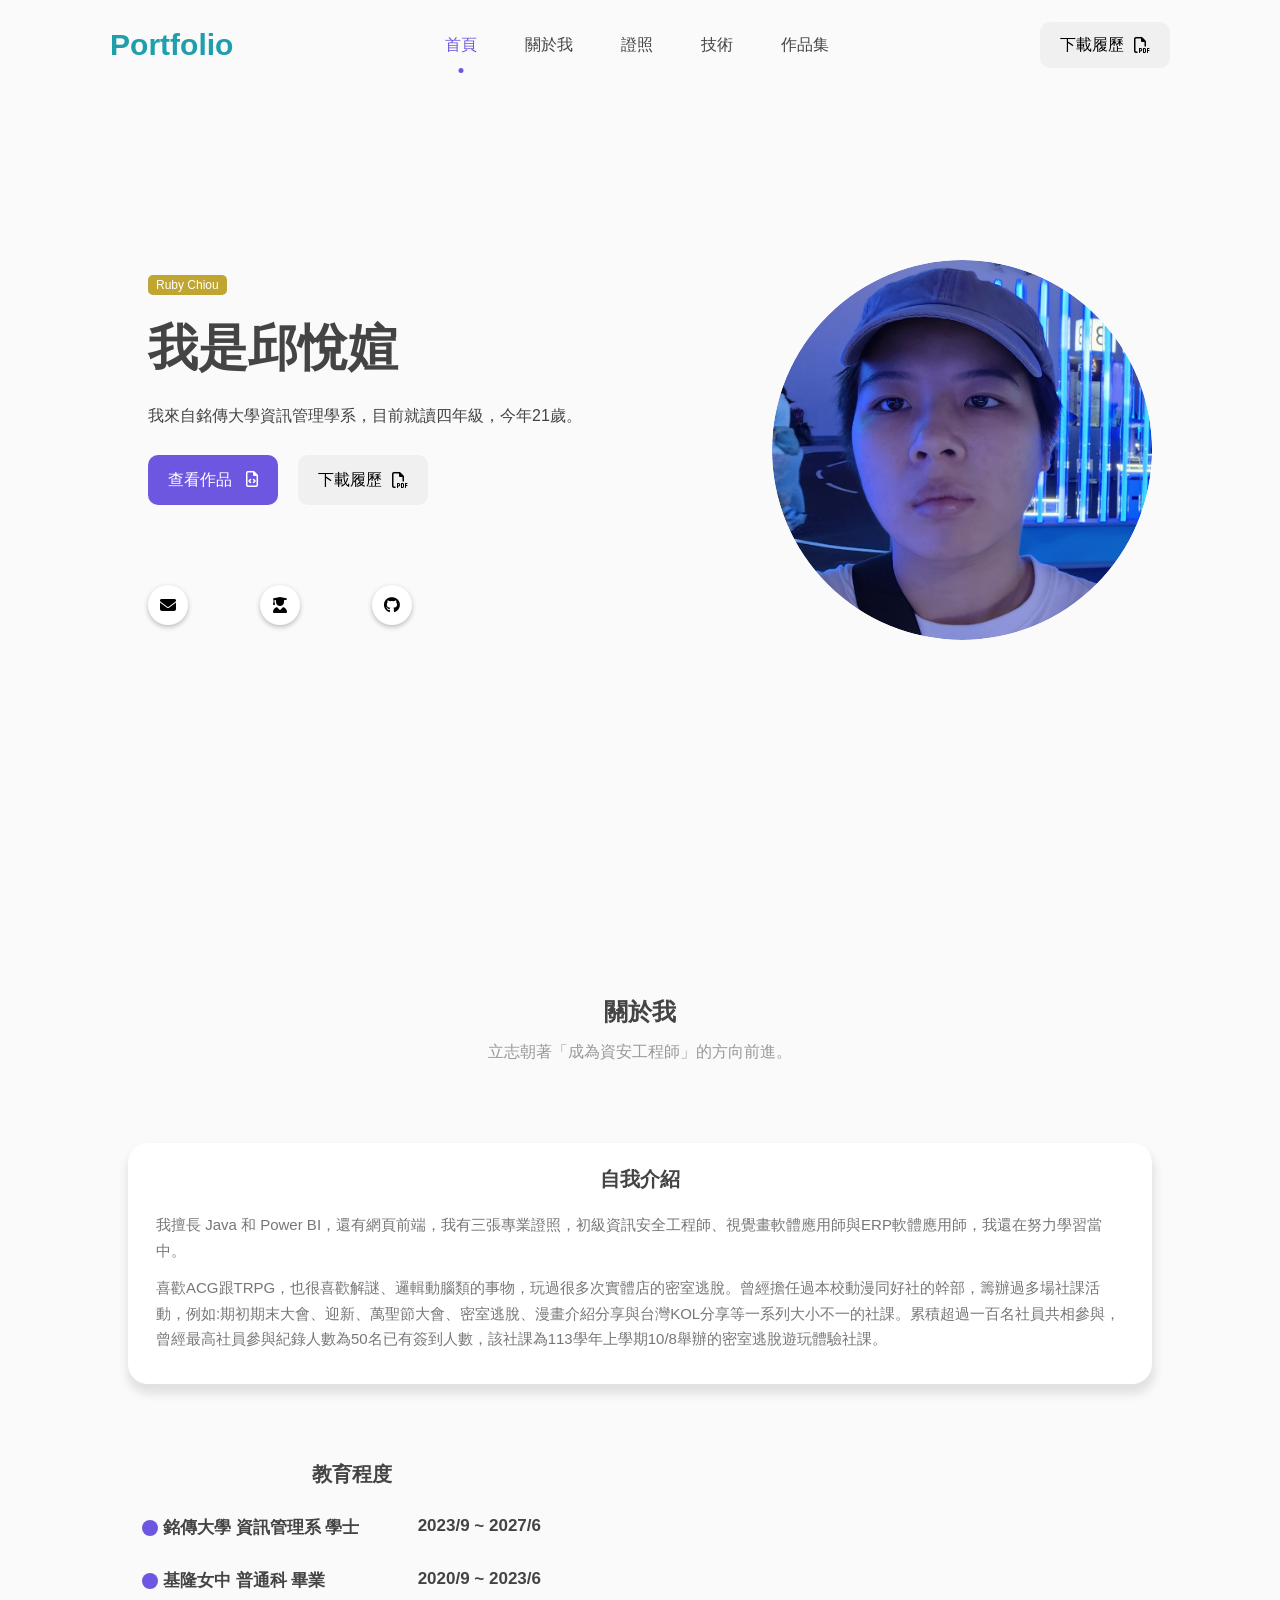
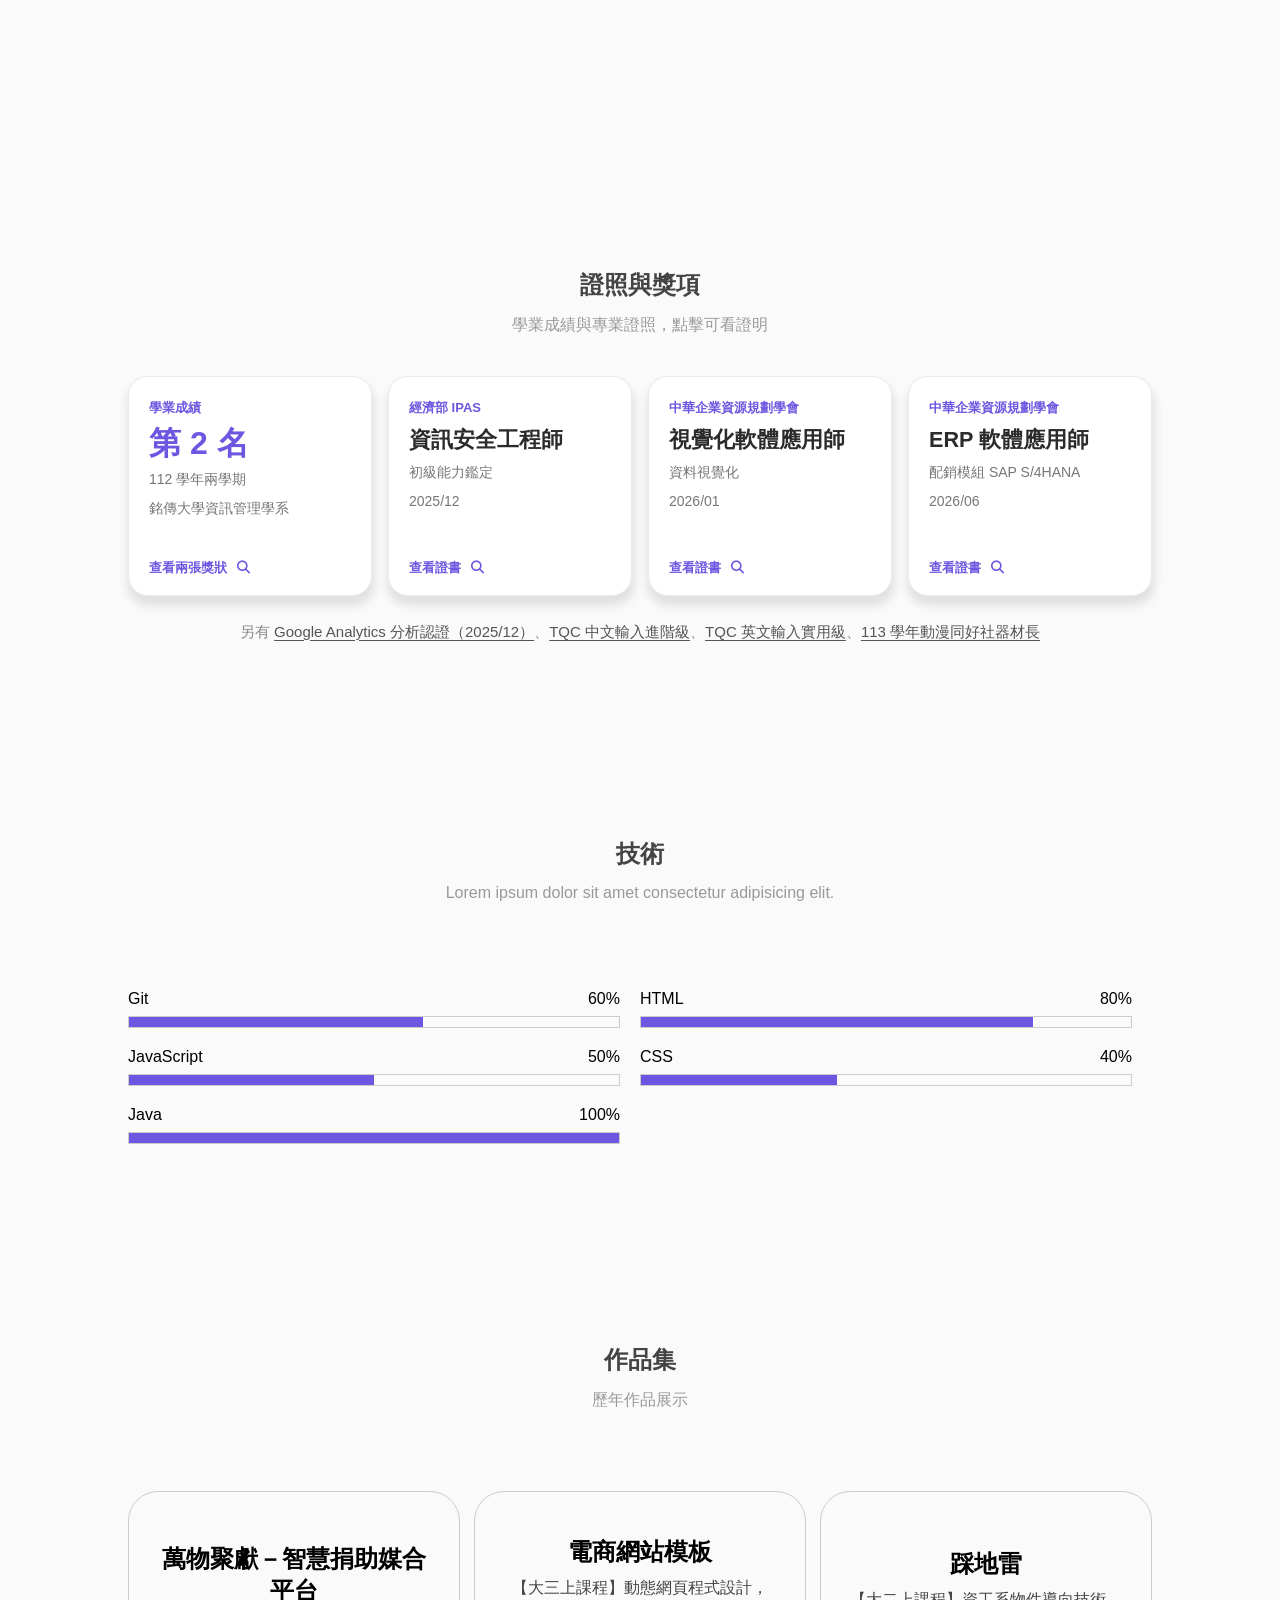
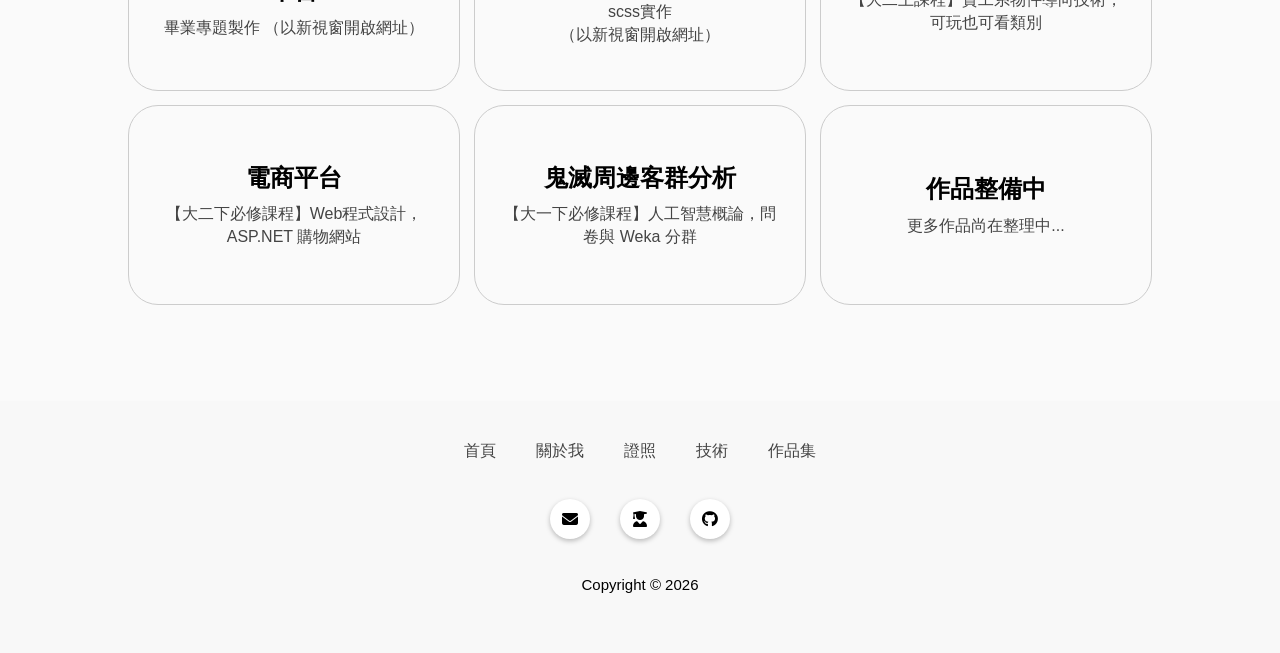
==== commit 9fa58d07: "feat(index): 動態頭像與實作下載履歷按鈕" ====
--- a/src/index.html
+++ b/src/index.html
@@ -4,7 +4,7 @@
     <meta charset="UTF-8" />
     <meta name="viewport" content="width=device-width, initial-scale=1.0" />
     <title>邱悅媗個人網站</title>
-    <link rel="stylesheet" href="style.min.css?v=20" />
+    <link rel="stylesheet" href="style.min.css?v=22" />
     <link rel="stylesheet" href="https://cdnjs.cloudflare.com/ajax/libs/font-awesome/6.6.0/css/all.min.css" />
   </head>
 
@@ -28,7 +28,7 @@
             </div>
 
             <div class="button">
-              <button class="btn">下載履歷 <i class="fa-regular fa-file-pdf"></i></button>
+              <a class="btn" href="./assets/邱悅媗履歷.pdf" download="邱悅媗履歷.pdf">下載履歷 <i class="fa-regular fa-file-pdf"></i></a>
             </div>
           </div>
         </div>
@@ -44,7 +44,7 @@
             <strong>我來自銘傳大學資訊管理學系，目前就讀四年級，今年21歲。</strong>
             <div class="button">
               <a class="blue-btn" href="#contact">查看作品 <i class="fa-regular fa-file-code"></i></a>
-              <button class="btn">下載履歷 <i class="fa-regular fa-file-pdf"></i></button>
+              <a class="btn" href="./assets/邱悅媗履歷.pdf" download="邱悅媗履歷.pdf">下載履歷 <i class="fa-regular fa-file-pdf"></i></a>
             </div>
             <div class="icons">
               <a
@@ -68,13 +68,18 @@
             </div>
           </div>
           <div class="image">
-            <img src="./assets/images/IMG_20261003_111622_MP.jpg" alt="" srcset="" />
+            <div class="avatar" aria-label="邱悅媗大頭照，會在兩張照片間旋轉切換">
+              <div class="avatar-spin">
+                <img class="face front" src="./assets/images/IMG_20261003_111622_MP.jpg" alt="邱悅媗" />
+                <img class="face back" src="./assets/images/784SE5cc.jpeg" alt="邱悅媗私人頭像" />
+              </div>
+            </div>
           </div>
         </div>
         <div id="about" class="page">
           <div class="title">
             <h1>關於我</h1>
-            <strong>立志朝著成為資安工程師的方向前進。</strong>
+            <strong>立志朝著「成為資安工程師」的方向前進。</strong>
           </div>
           <div class="content">
             <div class="introduce">
@@ -83,7 +88,7 @@
                 <div>
                   <p>
                     我擅長 Java 和 Power
-                    BI，還有寫前端網頁，我有三張專業證照，初級資訊安全工程師、視覺畫軟體應用師與ERP軟體應用師，我還在努力學習當中。
+                    BI，還有網頁前端，我有三張專業證照，初級資訊安全工程師、視覺畫軟體應用師與ERP軟體應用師，我還在努力學習當中。
                   </p>
                   <p>
                     喜歡ACG跟TRPG，也很喜歡解謎、邏輯動腦類的事物，玩過很多次實體店的密室逃脫。曾經擔任過本校動漫同好社的幹部，籌辦過多場社課活動，例如:期初期末大會、迎新、萬聖節大會、密室逃脫、漫畫介紹分享與台灣KOL分享等一系列大小不一的社課。累積超過一百名社員共相參與，曾經最高社員參與紀錄人數為50名已有簽到人數，該社課為113學年上學期10/8舉辦的密室逃脫遊玩體驗社課。
@@ -99,7 +104,7 @@
               </div>
 
               <div class="resume-item">
-                <strong>基隆女中 普通科</strong>
+                <strong>基隆女中 普通科 畢業</strong>
                 <strong>2020/9 ~ 2023/6</strong>
               </div>
             </div>
--- a/src/style.min.css
+++ b/src/style.min.css
@@ -1 +1 @@
-section{display:flex;flex-direction:column;width:100%}section div.container{width:100%;margin:0 auto;position:relative;box-sizing:border-box}section div.container>div{display:flex;align-items:center}section main.wrapper{width:100%;margin:0 auto;box-sizing:border-box;padding-inline:10vw}section main.wrapper>div.home{height:100vh}section main.wrapper>div.page{padding-block:6em}section main.wrapper>div.page.title{margin-top:1rem;margin-bottom:6rem}section main.wrapper>div.page.title h2{margin:0;margin-bottom:.5rem}:root{--first-color: #6e57e0;--first-color-hover: #285bd4;--second-color: #00c9ff;--border-color: #ccc;--body-color: #fafafa;--white-color: #fff;--primary-text-color: #444444;--first-shadow-color: rgba(0, 0, 0, 0.1)}:root{--header-height-large: 90px;--header-height-small: 70px;--header-height: 90px;--header-shadow: none;--shadow-opacity: 0;--center-display: flex;--button-display: flex;--feature-size: 50px;--img-size: 380px;--img-justify: right;--img-order: 0;--home-direction: row;--home-width: 50%;--home-margin-top: 0;--home-text-padding-left: 20px;--home-text-align: left;--home-min-height: 10vh;--icons-margin-top: 5em;--home-gap: 0;--about-padding: 28px 28px 32px;--about-flex-direction: row;--about-content-max: 1120px;--about-introduce-width: 36rem;--about-education-width: 28rem;--about-content-justify: flex-start;--about-card-width: 100%;--about-item-direction: row;--award-columns: repeat(4, minmax(0, 1fr));--portfolio-columns: repeat(3, minmax(0, 1fr));--portfolio-gap: 14px;--portfolio-item-pad: 28px 24px;--lightbox-padding: 28px 76px;--lightbox-nav-left: 12px;--lightbox-nav-right: 12px;--mine-page-width: min(1120px, calc(100% - 8vw));--mine-page-pad: 36px 0 64px;--mine-top-direction: row;--mine-top-align: center;--mine-top-pad: 18px 6vw;--mine-brand-size: 1rem;--mine-brand-align: right;--mine-title-size: 2rem;--mine-stage-columns: minmax(280px, 460px) minmax(300px, 1fr);--mine-role-basis: 148px;--mine-role-grow: 0;--mine-cell: 36px;--mine-code-height: 520px;--mine-panel-pad: 18px;--mine-intro-columns: minmax(0, 0.9fr) minmax(0, 1.2fr);--mine-intro-gap: 20px 40px;--ec-page-width: min(1120px, calc(100% - 8vw));--ec-page-pad: 36px 0 64px;--ec-top-direction: row;--ec-top-align: center;--ec-top-pad: 18px 6vw;--ec-brand-size: 1rem;--ec-brand-align: right;--ec-title-size: 2rem;--ec-shot-columns: 1fr 1fr;--ec-flow-columns: repeat(3, minmax(0, 1fr));--ec-intro-columns: minmax(0, 0.9fr) minmax(0, 1.2fr);--ec-intro-gap: 20px 40px;--kz-page-width: min(1120px, calc(100% - 8vw));--kz-page-pad: 36px 0 64px;--kz-top-direction: row;--kz-top-align: center;--kz-top-pad: 18px 6vw;--kz-brand-size: 1rem;--kz-brand-align: right;--kz-title-size: 2rem;--kz-flow-columns: repeat(4, minmax(0, 1fr));--kz-find-columns: 1fr 1fr;--kz-team-columns: repeat(3, minmax(0, 1fr));--kz-shot-columns: 1fr 1fr;--kz-hero-min-height: 320px;--kz-hero-pad: 48px 52px;--kz-hero-columns: minmax(0, 1.05fr) minmax(0, 1fr);--kz-hero-gap: 28px 40px}@media(max-width: 1024px){:root{--img-size: 320px;--home-margin-top: 30px;--home-text-padding-left: 0;--about-padding: 28px 24px 32px;--about-flex-direction: column;--about-introduce-width: 100%;--about-education-width: 100%;--about-card-width: 100%;--award-columns: repeat(2, minmax(0, 1fr));--portfolio-columns: repeat(3, minmax(0, 1fr));--portfolio-item-pad: 26px 22px;--mine-page-width: min(1120px, calc(100% - 40px));--mine-stage-columns: minmax(240px, 1fr) minmax(260px, 1fr);--mine-cell: 32px;--mine-code-height: 440px;--mine-brand-size: 0.92rem;--mine-title-size: 1.8rem;--feature-size: 50px;--kz-flow-columns: 1fr 1fr;--kz-page-width: min(1120px, calc(100% - 40px))}}@media(max-width: 900px){:root{--center-display: none;--button-display: none;--img-size: 150px;--img-justify: center;--img-order: -1;--img-margin-top: 7.5em;--home-margin-top: 0;--home-direction: column;--home-width: 100%;--home-text-padding-left: 0px;--home-text-align: center;--home-min-height: 60vh;--icons-margin-top: 2em;--home-gap: 0;--home-text-align-items: center;--about-margin-top: 5rem;--about-padding: 30px 20px 50px 20px;--about-flex-direction: column;--about-introduce-width: 100%;--about-education-width: 100%;--about-content-justify: center;--about-card-width: 100%;--portfolio-columns: repeat(2, minmax(0, 1fr));--portfolio-gap: 12px;--portfolio-item-pad: 24px 20px;--mine-stage-columns: 1fr;--mine-top-pad: 16px 20px;--mine-page-pad: 24px 0 48px;--mine-page-width: calc(100% - 32px);--mine-cell: 30px;--ec-shot-columns: 1fr;--ec-flow-columns: 1fr;--ec-intro-columns: 1fr;--ec-intro-gap: 12px;--mine-intro-columns: 1fr;--mine-intro-gap: 12px;--ec-top-pad: 16px 20px;--ec-page-pad: 24px 0 48px;--ec-page-width: calc(100% - 32px);--ec-title-size: 1.8rem;--kz-top-pad: 16px 20px;--kz-page-pad: 24px 0 48px;--kz-page-width: calc(100% - 32px);--kz-title-size: 1.8rem;--kz-flow-columns: 1fr 1fr;--kz-find-columns: 1fr;--kz-team-columns: 1fr;--kz-shot-columns: 1fr;--kz-hero-min-height: 280px;--kz-hero-pad: 32px 28px;--kz-hero-columns: 1fr;--kz-hero-gap: 14px;--mine-code-height: 340px;--mine-role-basis: calc(50% - 10px);--mine-role-grow: 1;--mine-brand-size: 0.95rem}}@media(max-width: 540px){:root{--feature-size: 40px;--about-padding: 30px 20px 70px 20px;--about-card-width: 100%;--award-columns: 1fr;--portfolio-columns: 1fr;--portfolio-item-pad: 22px 18px;--lightbox-padding: 64px 16px 24px;--lightbox-nav-left: 8px;--lightbox-nav-right: 8px;--mine-title-size: 1.6rem;--mine-top-direction: column;--mine-top-align: flex-start;--mine-brand-align: left;--mine-brand-size: 0.92rem;--mine-cell: 28px;--mine-code-height: 260px;--mine-panel-pad: 14px;--mine-page-width: calc(100% - 24px);--mine-role-basis: calc(50% - 8px);--ec-title-size: 1.6rem;--ec-top-direction: column;--ec-top-align: flex-start;--ec-brand-align: left;--ec-brand-size: 0.92rem;--ec-page-width: calc(100% - 24px);--kz-title-size: 1.6rem;--kz-top-direction: column;--kz-top-align: flex-start;--kz-brand-align: left;--kz-brand-size: 0.92rem;--kz-page-width: calc(100% - 24px);--kz-flow-columns: 1fr;--kz-hero-min-height: 220px;--kz-hero-pad: 24px 20px;--about-item-direction: column}}header{height:var(--header-height);line-height:var(--header-height);background-color:var(--body-color);width:100%;padding-inline:8.6vw;box-sizing:border-box;display:flex;align-items:center;justify-content:space-between;position:fixed;top:0;transition:all .3s ease;z-index:100;box-shadow:var(--header-shadow, var(--first-shadow-color) 0px 1px 6px)}header::after{content:"";position:absolute;bottom:0;left:0;right:0;height:.5px;background:var(--first-shadow-color);opacity:var(--shadow-opacity, 0);transition:opacity .3s ease}header .nav-name{margin:0;padding:0;font-size:30px;font-weight:600;color:#1e9fab}header .center{flex:1;display:var(--center-display);justify-content:center}header .center nav{display:flex;align-items:center;gap:2rem}header .center nav a{padding:.5rem;border:none;cursor:pointer;font-family:Poppins,sans-serif;color:var(--primary-text-color);text-decoration:none;font-weight:500}header .center nav .active{position:relative;color:var(--first-color)}header .center nav .active::after{content:"";width:5px;height:5px;background-color:var(--first-color);border-radius:50%;position:absolute;left:50%;bottom:25px;transform:translateX(-50%)}header .button{display:var(--button-display);align-items:center;gap:.5rem}header .button .btn{font-weight:500;padding:13px 20px;background:#f0f0f0;border:none;border-radius:10px;cursor:pointer;transition:all .4s}header .button .btn i{margin-left:10px;font-size:16px}header .button .btn:hover{background:var(--second-color);color:var(--white-color)}div.home{display:flex;flex-direction:var(--home-direction);justify-content:space-between;gap:var(--home-gap, 3rem);margin-top:var(--home-margin-top)}div.home>div{width:var(--home-width)}div.home>div.image{display:flex;justify-content:var(--img-justify);align-items:center;order:var(--img-order);margin-top:var(--img-margin-top)}div.home>div.image img{width:var(--img-size);height:var(--img-size);border-radius:50%;object-fit:cover}div.home>div.text{position:relative;display:flex;flex-direction:column;justify-content:center;min-height:var(--home-min-height);width:var(--home-width);padding-left:var(--home-text-padding-left)}div.home>div.text>span{align-self:flex-start;background-color:#c0a631;color:var(--white-color);padding:3px 8px;font-size:12px;border-radius:5px}div.home>div.text .featured-name{font-size:var(--feature-size);font-weight:600;line-height:auto;color:var(--primary-text-color)}div.home>div.text .featured-name p{margin-block:20px}div.home>div.text strong{font-size:1rem;font-weight:400;line-height:1.75rem;margin-bottom:25px;color:var(--primary-text-color)}div.home>div.text div.button{display:flex;gap:1.25rem}div.home>div.text div.button .blue-btn{padding:.5rem;border:none;cursor:pointer;font-family:Poppins,sans-serif;display:inline-block;line-height:1.2;text-decoration:none;background:var(--first-color);font-size:14px;color:var(--white-color);padding:15px 20px;border-radius:10px}div.home>div.text div.button .blue-btn i{margin-left:10px;font-size:16px}div.home>div.text div.button .blue-btn:hover{background:var(--first-color-hover);color:var(--white-color)}div.home>div.text div.button .btn{font-size:14px}div.home>div.text div.button button{font-weight:500;padding:13px 20px;background:#f0f0f0;border:none;border-radius:10px;cursor:pointer;transition:all .4s}div.home>div.text div.button button i{margin-left:10px;font-size:16px}div.home>div.text div.button button:hover{background:var(--second-color);color:var(--white-color)}div.home>div.text div.icons{margin-top:var(--icons-margin-top);display:flex;flex-wrap:wrap;align-items:center;gap:4.5rem;width:100%}div.home>div.text div .icon{display:flex;justify-content:center;align-items:center;width:40px;height:40px;border-radius:50%;box-shadow:0px 2px 5px 0px rgba(0,0,0,.25);cursor:pointer;justify-content:flex-start;width:max-content;max-width:40px;height:40px;border-radius:999px;overflow:hidden;background:#fff;color:#000;text-decoration:none;transition:max-width .35s ease,color .2s ease}div.home>div.text div .icon i{flex:none;width:40px;text-align:center}div.home>div.text div .icon span{overflow:hidden;white-space:nowrap;padding-right:16px;font-size:14px;font-weight:500}div.home>div.text div .icon:visited{color:#000}div.home>div.text div .icon:hover{max-width:24rem;color:var(--first-color)}div.home>div.text div .icon:active{color:#d32f2f}.page .title{text-align:center;margin-bottom:5em}.page .title h1{font-weight:600;color:var(--primary-text-color);margin:0 0 14px}.page .title strong{font-size:1rem;font-weight:400;color:#999}.page#about{margin-top:var(--about-margin-top)}.page#about .content{display:flex;flex-wrap:wrap;flex-direction:var(--about-flex-direction);justify-content:var(--about-content-justify);align-items:flex-start;gap:48px;width:min(var(--about-content-max),100%);margin-inline:auto}.page#about .introduce{flex:1 1 var(--about-introduce-width);width:auto;max-width:100%;min-width:min(100%,18rem);padding:0}.page#about .introduce div.card{display:flex;align-items:stretch;justify-content:center;flex-direction:column;box-sizing:border-box;padding:var(--about-padding);width:var(--about-card-width);max-width:100%;margin-inline:auto;background:var(--white-color);box-shadow:1px 8px 10px 2px var(--first-shadow-color);border-radius:20px;min-height:20vh}.page#about .introduce div.card h3{margin:0 0 15px;text-align:center;font-size:1.25rem;font-weight:600;line-height:1rem;color:var(--primary-text-color)}.page#about .introduce div.card>div{width:100%;min-width:0;font-size:15px;font-weight:400;line-height:1.7;padding-top:10px;color:#777;overflow-wrap:break-word}.page#about .introduce div.card>div p{margin:0}.page#about .introduce div.card>div p+p{margin-top:12px}.page#about .education{display:flex;align-items:stretch;flex-direction:column;box-sizing:border-box;flex:0 1 var(--about-education-width);width:min(100%,var(--about-education-width));max-width:100%;padding-block:30px 70px;padding-inline:20px}.page#about .education h3{margin:0 0 15px;text-align:center;font-size:20px;font-weight:600;line-height:1.2;color:var(--primary-text-color)}.page#about .education .resume-item{box-sizing:border-box;width:100%;display:flex;flex-direction:var(--about-item-direction);justify-content:space-between;align-items:flex-start;gap:4px 16px}.page#about .education .resume-item strong:first-child{flex:1;min-width:0}.page#about .education .resume-item strong:last-child{flex:none;white-space:nowrap}.page#about .education .resume-item{font-size:17px;padding:15px;color:var(--primary-text-color);position:relative;font-weight:normal}.page#about .education .resume-item::before{box-sizing:border-box;content:"";position:absolute;margin-top:4px;left:-6px;width:16px;height:16px;border-radius:50px;background-color:var(--first-color)}#awards{scroll-margin-top:90px}#awards .title{margin-bottom:2.5rem}#awards .award-grid{display:grid;grid-template-columns:var(--award-columns);gap:16px}#awards .award-card{display:flex;flex-direction:column;align-items:flex-start;gap:8px;min-height:220px;padding:22px 20px 18px;text-align:left;background:var(--white-color);border:1px solid #ececec;border-radius:20px;box-shadow:1px 8px 10px 2px var(--first-shadow-color);cursor:pointer;font-family:inherit;color:var(--primary-text-color);transition:transform .2s ease,border-color .2s ease}#awards .award-card:hover,#awards .award-card:focus-visible{transform:translateY(-4px);border-color:var(--first-color);outline:none}#awards .award-kicker{font-size:13px;font-weight:600;color:var(--first-color)}#awards .award-card strong{font-size:1.35rem;font-weight:600;line-height:1.35;color:#2b2b2b}#awards .award-card .award-rank{font-size:2rem;font-weight:700;line-height:1.15;color:var(--first-color)}#awards .award-meta,#awards .award-org{font-size:14px;line-height:1.5;color:#777}#awards .award-open{margin-top:auto;padding-top:14px;font-size:13px;font-weight:600;color:var(--first-color)}#awards .award-open i{margin-left:6px}#awards .award-more{margin:22px 0 0;text-align:center;font-size:15px;line-height:1.9;color:#888}#awards .award-more button{padding:0;border:none;background:none;font:inherit;color:#555;text-decoration:underline;text-underline-offset:3px;cursor:pointer}#awards .award-more button:hover,#awards .award-more button:focus-visible{color:var(--first-color)}.cert-lightbox{position:fixed;inset:0;z-index:300;display:none;align-items:center;justify-content:center;padding:var(--lightbox-padding);background:rgba(17,16,28,.78)}.cert-lightbox.is-open{display:flex}.cert-lightbox figure{margin:0;max-width:min(860px,100%);text-align:center}.cert-lightbox .cert-stage{position:relative;display:inline-block;max-width:100%;line-height:0}.cert-lightbox img{display:block;max-width:100%;max-height:78vh;background:#fff;border-radius:8px;box-shadow:0 18px 50px rgba(0,0,0,.35)}.cert-lightbox figcaption{margin-top:12px;color:#fff;font-size:15px}.cert-lightbox .cert-close,.cert-lightbox .cert-nav{position:absolute;border:none;cursor:pointer;color:#222;background:#fff}.cert-lightbox .cert-close{top:18px;right:18px;width:40px;height:40px;border-radius:50%;font-size:26px;line-height:1}.cert-lightbox .cert-nav{top:50%;z-index:1;display:flex;align-items:center;justify-content:center;width:44px;height:44px;padding:0 0 3px;border-radius:50%;font-size:30px;line-height:1;transform:translateY(-50%)}.cert-lightbox .cert-nav.prev{left:var(--lightbox-nav-left)}.cert-lightbox .cert-nav.next{right:var(--lightbox-nav-right)}.cert-lightbox .cert-nav[hidden]{display:none}div.skills{display:flex;width:100%;gap:20px;flex-wrap:wrap;padding-block:.5em}div.skills .item{display:flex;flex-direction:column;gap:8px;flex-basis:calc(50% - 20px)}div.skills .item .skill{display:flex;justify-content:space-between;align-items:center}div.skills .item .progress{height:10px;border:1px solid var(--border-color)}div.skills .item .progress .progress-bar{height:10px;background-color:var(--first-color)}div .grid{display:grid;grid-template-columns:var(--portfolio-columns);gap:var(--portfolio-gap);justify-content:center;align-items:stretch}div .grid .item{border:1px solid var(--border-color);border-radius:30px;min-height:200px;height:auto;display:flex;flex-direction:column;justify-content:center;align-items:center;padding:var(--portfolio-item-pad);box-sizing:border-box}div .grid .item i{display:none}div .grid .item:hover{color:var(--first-color-hover);border:1px solid var(--first-color-hover)}div .grid .item:hover i{padding-top:.75rem;display:block}div .grid .item a{display:flex;flex-direction:column;justify-content:center;align-items:center;width:100%;height:100%;text-decoration:none;color:inherit;text-align:center}div .grid .item h4{margin:0;font-size:1.5rem;line-height:1.35;text-align:center}div .grid .item strong{display:block;font-weight:normal;margin-top:8px;padding-inline:4px;line-height:1.45;text-align:center;color:var(--primary-text-color)}footer{display:flex;justify-content:center;align-items:center;flex-direction:column;row-gap:37px;background:#f8f8f8;padding-block:40px 60px}footer nav{display:flex}footer nav a{color:var(--primary-text-color);white-space:nowrap;text-decoration:none;font-weight:500;margin:0 20px}footer div{display:flex;justify-content:center}footer div.icons{gap:30px}footer div.icons .icon{display:flex;justify-content:center;align-items:center;width:40px;height:40px;border-radius:50%;box-shadow:0px 2px 5px 0px rgba(0,0,0,.25);cursor:pointer;color:#000;text-decoration:none;background:#fff}footer div.icons .icon:visited{color:#000}footer div.icons .icon:hover{color:var(--first-color)}footer div.icons .icon:active{color:#d32f2f}footer div.copy-right{font-size:15px}body.mine{background:#f6f5fb;color:#2b2b2b;font-family:"Segoe UI","PingFang TC","Microsoft JhengHei",sans-serif}body.mine *,body.mine *::before,body.mine *::after{box-sizing:border-box}body.mine a{color:#4d3bb8}body.mine header.top{position:static;height:auto;width:100%;line-height:1.45;display:flex;flex-direction:var(--mine-top-direction);align-items:var(--mine-top-align);justify-content:space-between;gap:8px 16px;padding:var(--mine-top-pad);background:#fff;border-bottom:1px solid #e4e0ee;box-shadow:none}body.mine header.top::after{display:none}body.mine header.top a{flex:none;font-weight:650;text-decoration:none}body.mine header.top strong{max-width:22em;font-size:var(--mine-brand-size);font-weight:650;line-height:1.45;text-align:var(--mine-brand-align)}body.mine .page{width:var(--mine-page-width);margin:0 auto;padding:var(--mine-page-pad)}body.mine .intro-head{display:grid;grid-template-columns:var(--mine-intro-columns);align-items:start;gap:var(--mine-intro-gap)}body.mine .intro h1{margin:0;font-size:var(--mine-title-size);line-height:1.3}body.mine .intro .lede p{margin:0;max-width:none;line-height:1.75;color:#6f6a78}body.mine .intro .lede p+p{margin-top:10px}body.mine .roles{display:flex;flex-wrap:wrap;gap:10px;margin-top:22px}body.mine .roles button,body.mine .tab{border:1px solid #e4e0ee;background:#fff;color:#2b2b2b;border-radius:14px;padding:10px 12px;text-align:left;cursor:pointer;font:inherit}body.mine .roles button{flex:var(--mine-role-grow) 1 var(--mine-role-basis)}body.mine .roles button span{display:block;margin-top:3px;color:#6f6a78;font-size:13px;font-weight:400}body.mine .roles button.is-active,body.mine .tab.is-active{border-color:#6e57e0;box-shadow:inset 0 0 0 1px #6e57e0}body.mine .stage{display:grid;grid-template-columns:var(--mine-stage-columns);gap:22px;align-items:start;margin-top:28px}body.mine .panel{min-width:0;background:#fff;border:1px solid #e4e0ee;border-radius:22px;box-shadow:1px 8px 16px rgba(80,60,140,.06)}body.mine .play,body.mine .code{padding:var(--mine-panel-pad)}body.mine .controls{display:flex;flex-wrap:wrap;gap:8px;align-items:end}body.mine label{display:flex;flex-direction:column;gap:4px;color:#6f6a78;font-size:13px}body.mine input,body.mine select,body.mine .controls button{height:40px;border-radius:10px;border:1px solid #e4e0ee;background:#fff;font:inherit;color:#2b2b2b}body.mine input,body.mine select{padding:0 10px}body.mine input{width:76px}body.mine .controls button{padding:0 14px;cursor:pointer}body.mine #start{background:#6e57e0;border-color:#6e57e0;color:#fff;font-weight:650}body.mine #flagMode[data-on=true]{background:#efeaff;border-color:#6e57e0;color:#4d3bb8}body.mine .status{display:flex;flex-wrap:wrap;gap:8px 16px;margin:14px 0 10px;color:#6f6a78;font-size:14px}body.mine .status strong{color:#2b2b2b}body.mine .banner{margin:0 0 10px;padding:8px 12px;border-radius:10px;background:#efeaff;color:#4d3bb8}body.mine .banner.lost{background:#fde8e8;color:#9f1239}body.mine .banner.won{background:#e8f8ef;color:#166534}body.mine .board-wrap{overflow:auto;max-width:100%;padding-bottom:4px}body.mine .board{display:grid;grid-template-columns:repeat(var(--board-size, 9), var(--mine-cell));gap:3px;width:max-content;max-width:100%;margin:0 auto}body.mine .cell{width:var(--mine-cell);height:var(--mine-cell);padding:0;border:none;border-radius:7px;background:#e6e1f6;color:#2b2b2b;font:inherit;font-size:calc(var(--mine-cell)*.38);font-weight:700;cursor:pointer}body.mine .cell:hover:not(:disabled){background:#d9d2f3}body.mine .cell.is-open{background:#f7f6fb;cursor:default}body.mine .cell.is-flag{background:#6e57e0;color:#fff}body.mine .cell.is-mine{background:#9f1239;color:#fff}body.mine .cell[data-count="1"]{color:#2563eb}body.mine .cell[data-count="2"]{color:#15803d}body.mine .cell[data-count="3"]{color:#dc2626}body.mine .cell[data-count="4"]{color:#6d28d9}body.mine .cell[data-count="5"]{color:#b45309}body.mine .cell[data-count="6"]{color:#0f766e}body.mine .cell[data-count="7"]{color:#111827}body.mine .cell[data-count="8"]{color:#6b7280}body.mine .hint,body.mine .history{color:#6f6a78;font-size:13px;line-height:1.7}body.mine .hint{margin:12px 0 0}body.mine .history{margin:12px 0 0;padding-left:18px;overflow-wrap:anywhere}body.mine .code h2{margin:0 0 6px;font-size:1.15rem}body.mine #trace{min-height:3.2em;margin:0 0 12px;color:#6f6a78;line-height:1.6}body.mine .tabs{display:flex;flex-wrap:wrap;gap:6px;margin-bottom:10px}body.mine .tab{padding:6px 10px;border-radius:999px}body.mine pre{margin:0;min-width:0;max-width:100%;max-height:var(--mine-code-height);overflow:auto;padding:14px 16px;border-radius:14px;background:#241f33;color:#f4f1ff;font-family:Consolas,"Cascadia Code",monospace;font-size:13px;line-height:1.55}body.mine .kw{color:#c4b5fd}body.mine .cm{color:#9ca3af}body.ecweb{background:#f6f5fb;color:#2b2b2b;font-family:"Segoe UI","PingFang TC","Microsoft JhengHei",sans-serif}body.ecweb *,body.ecweb *::before,body.ecweb *::after{box-sizing:border-box}body.ecweb a{color:#4d3bb8}body.ecweb header.top{position:static;height:auto;width:100%;line-height:1.45;display:flex;flex-direction:var(--ec-top-direction);align-items:var(--ec-top-align);justify-content:space-between;gap:8px 16px;padding:var(--ec-top-pad);background:#fff;border-bottom:1px solid #e4e0ee;box-shadow:none}body.ecweb header.top::after{display:none}body.ecweb header.top a{flex:none;font-weight:650;text-decoration:none}body.ecweb header.top strong{max-width:22em;font-size:var(--ec-brand-size);font-weight:650;line-height:1.45;text-align:var(--ec-brand-align)}body.ecweb .page{width:var(--ec-page-width);margin:0 auto;padding:var(--ec-page-pad)}body.ecweb .intro-head{display:grid;grid-template-columns:var(--ec-intro-columns);align-items:start;gap:var(--ec-intro-gap)}body.ecweb h1{margin:0;font-size:var(--ec-title-size);line-height:1.3}body.ecweb .intro .lede p{margin:0;max-width:none;line-height:1.75;color:#6f6a78}body.ecweb .intro .lede p+p{margin-top:10px}body.ecweb .flow{display:grid;grid-template-columns:var(--ec-flow-columns);gap:12px;margin-top:28px}body.ecweb .flow article{padding:16px 16px 18px;background:#fff;border:1px solid #e4e0ee;border-radius:16px}body.ecweb .flow article span{display:block;margin-bottom:6px;color:#4d3bb8;font-size:.82rem;font-weight:700}body.ecweb .flow article h2{margin:0 0 6px;font-size:1.05rem}body.ecweb .flow article p{margin:0;color:#6f6a78;font-size:.95rem;line-height:1.65}body.ecweb .shots{display:grid;grid-template-columns:var(--ec-shot-columns);gap:14px;margin-top:18px}body.ecweb .shot{display:flex;flex-direction:column;gap:8px;width:100%;padding:0;border:1px solid #e4e0ee;border-radius:16px;overflow:hidden;background:#fff;color:inherit;font:inherit;text-align:left;cursor:zoom-in}body.ecweb .shot img{display:block;width:100%;height:auto;background:#f3f1f8}body.ecweb .shot span{padding:0 14px 14px;color:#4a4553;font-size:.92rem;line-height:1.5}body.ecweb .shot:hover{border-color:#4d3bb8}body.ecweb .note{margin:28px 0 0;max-width:68ch;color:#6f6a78;line-height:1.75}body.ecweb dialog{position:relative;width:min(1080px,100% - 32px);max-height:calc(100% - 32px);overflow:auto;padding:0;border:0;border-radius:16px;background:#111}body.ecweb dialog::backdrop{background:rgba(20,16,32,.72)}body.ecweb dialog img{display:block;width:100%;height:auto;border-radius:16px 16px 0 0}body.ecweb dialog p{margin:0;padding:12px 16px 14px;color:#f4f2fa;line-height:1.5}body.ecweb .close-shot{position:sticky;top:10px;float:right;z-index:2;margin:10px 10px -46px 0;width:36px;height:36px;border:0;border-radius:999px;background:rgba(17,17,17,.72);color:#fff;font-size:1.4rem;line-height:1;cursor:pointer}body.kimetsu{background:#f6f5fb;color:#2b2b2b;font-family:"Segoe UI","PingFang TC","Microsoft JhengHei",sans-serif}body.kimetsu *,body.kimetsu *::before,body.kimetsu *::after{box-sizing:border-box}body.kimetsu a{color:#4d3bb8}body.kimetsu header.top{position:static;height:auto;width:100%;line-height:1.45;display:flex;flex-direction:var(--kz-top-direction);align-items:var(--kz-top-align);justify-content:space-between;gap:8px 16px;padding:var(--kz-top-pad);background:#fff;border-bottom:1px solid #e4e0ee;box-shadow:none}body.kimetsu header.top::after{display:none}body.kimetsu header.top a{flex:none;font-weight:650;text-decoration:none}body.kimetsu header.top strong{max-width:24em;font-size:var(--kz-brand-size);font-weight:650;line-height:1.45;text-align:var(--kz-brand-align)}body.kimetsu .page{width:var(--kz-page-width);margin:0 auto;padding:var(--kz-page-pad)}body.kimetsu h1{margin:0 0 8px;font-size:var(--kz-title-size)}body.kimetsu h2{margin:0 0 12px;font-size:1.2rem}body.kimetsu .intro>p{margin:18px 0 0;max-width:68ch;line-height:1.75;color:#6f6a78}body.kimetsu .hero{position:relative;overflow:hidden;min-height:var(--kz-hero-min-height);border-radius:20px;border:1px solid #e4e0ee;background:#1a2430}body.kimetsu .hero-bg{position:absolute;inset:-12px;width:calc(100% + 24px);height:calc(100% + 24px);object-fit:cover;object-position:center;filter:blur(3px) saturate(1.05);opacity:.72;transform:scale(1.04);pointer-events:none}body.kimetsu .hero::after{content:"";position:absolute;inset:0;background:linear-gradient(105deg, rgba(18, 22, 32, 0.78) 0%, rgba(18, 22, 32, 0.55) 42%, rgba(18, 22, 32, 0.28) 100%);pointer-events:none}body.kimetsu .hero-copy{position:relative;z-index:1;display:grid;grid-template-columns:var(--kz-hero-columns);align-items:end;gap:var(--kz-hero-gap);width:100%;min-height:var(--kz-hero-min-height);padding:var(--kz-hero-pad)}body.kimetsu .hero-copy h1{margin:0;max-width:none;color:#f7f4ef;line-height:1.35;text-shadow:0 1px 12px rgba(0,0,0,.35)}body.kimetsu .hero-copy p{margin:0;max-width:none;color:#ebe6de;font-size:1.05rem;line-height:1.85;text-shadow:0 1px 10px rgba(0,0,0,.3)}body.kimetsu .actions{display:flex;flex-wrap:wrap;gap:10px;margin-top:20px}body.kimetsu .download{display:inline-flex;align-items:center;gap:8px;padding:12px 18px;border-radius:12px;background:#4d3bb8;color:#fff;font-weight:650;text-decoration:none}body.kimetsu .download:hover{background:#3a2c96;color:#fff}body.kimetsu .flow,body.kimetsu .findings,body.kimetsu .team{display:grid;gap:12px;margin-top:28px}body.kimetsu .flow{grid-template-columns:var(--kz-flow-columns)}body.kimetsu .findings{grid-template-columns:var(--kz-find-columns)}body.kimetsu .team{grid-template-columns:var(--kz-team-columns)}body.kimetsu .flow article,body.kimetsu .findings article,body.kimetsu .team article{padding:16px 16px 18px;background:#fff;border:1px solid #e4e0ee;border-radius:16px}body.kimetsu .flow article span,body.kimetsu .findings article span,body.kimetsu .team article span{display:block;margin-bottom:6px;color:#4d3bb8;font-size:.82rem;font-weight:700}body.kimetsu .flow article h2,body.kimetsu .findings article h2,body.kimetsu .team article h2{margin:0 0 6px;font-size:1.05rem}body.kimetsu .flow article p,body.kimetsu .findings article p,body.kimetsu .team article p{margin:0;color:#6f6a78;font-size:.95rem;line-height:1.65}body.kimetsu .team article.mine{border-color:#cfc6f0;background:#faf8ff}body.kimetsu .section-title{margin:36px 0 0;font-size:1.25rem}body.kimetsu .shots{display:grid;grid-template-columns:var(--kz-shot-columns);gap:14px;margin-top:18px}body.kimetsu .shot{display:flex;flex-direction:column;gap:8px;width:100%;padding:0;border:1px solid #e4e0ee;border-radius:16px;overflow:hidden;background:#fff;color:inherit;font:inherit;text-align:left;cursor:zoom-in}body.kimetsu .shot img{display:block;width:100%;height:auto;background:#f3f1f8}body.kimetsu .shot span{padding:0 14px 14px;color:#4a4553;font-size:.92rem;line-height:1.5}body.kimetsu .shot:hover{border-color:#4d3bb8}body.kimetsu .note{margin:28px 0 0;max-width:68ch;color:#6f6a78;line-height:1.75}body.kimetsu dialog{position:relative;width:min(1080px,100% - 32px);max-height:calc(100% - 32px);overflow:auto;padding:0;border:0;border-radius:16px;background:#111}body.kimetsu dialog::backdrop{background:rgba(20,16,32,.72)}body.kimetsu dialog img{display:block;width:100%;height:auto;border-radius:16px 16px 0 0}body.kimetsu dialog p{margin:0;padding:12px 16px 14px;color:#f4f2fa;line-height:1.5}body.kimetsu .close-shot{position:sticky;top:10px;float:right;z-index:2;margin:10px 10px -46px 0;width:36px;height:36px;border:0;border-radius:999px;background:rgba(17,17,17,.72);color:#fff;font-size:1.4rem;line-height:1;cursor:pointer}html,body{margin:0;padding:0;box-sizing:border-box;background-color:var(--body-color);font-family:Poppins,sans-serif}html{scroll-behavior:smooth}.wrapper{padding-inline:10vw}/*# sourceMappingURL=style.min.css.map */
+section{display:flex;flex-direction:column;width:100%}section div.container{width:100%;margin:0 auto;position:relative;box-sizing:border-box}section div.container>div{display:flex;align-items:center}section main.wrapper{width:100%;margin:0 auto;box-sizing:border-box;padding-inline:10vw}section main.wrapper>div.home{height:100vh}section main.wrapper>div.page{padding-block:6em}section main.wrapper>div.page.title{margin-top:1rem;margin-bottom:6rem}section main.wrapper>div.page.title h2{margin:0;margin-bottom:.5rem}:root{--first-color: #6e57e0;--first-color-hover: #285bd4;--second-color: #00c9ff;--border-color: #ccc;--body-color: #fafafa;--white-color: #fff;--primary-text-color: #444444;--first-shadow-color: rgba(0, 0, 0, 0.1)}:root{--header-height-large: 90px;--header-height-small: 70px;--header-height: 90px;--header-shadow: none;--shadow-opacity: 0;--center-display: flex;--button-display: flex;--feature-size: 50px;--img-size: 380px;--img-justify: right;--img-order: 0;--home-direction: row;--home-width: 50%;--home-margin-top: 0;--home-text-padding-left: 20px;--home-text-align: left;--home-min-height: 10vh;--icons-margin-top: 5em;--home-gap: 0;--about-padding: 28px 28px 32px;--about-flex-direction: row;--about-content-max: 1120px;--about-introduce-width: 36rem;--about-education-width: 28rem;--about-content-justify: flex-start;--about-card-width: 100%;--about-item-direction: row;--award-columns: repeat(4, minmax(0, 1fr));--portfolio-columns: repeat(3, minmax(0, 1fr));--portfolio-gap: 14px;--portfolio-item-pad: 28px 24px;--lightbox-padding: 28px 76px;--lightbox-nav-left: 12px;--lightbox-nav-right: 12px;--mine-page-width: min(1120px, calc(100% - 8vw));--mine-page-pad: 36px 0 64px;--mine-top-direction: row;--mine-top-align: center;--mine-top-pad: 18px 6vw;--mine-brand-size: 1rem;--mine-brand-align: right;--mine-title-size: 2rem;--mine-stage-columns: minmax(280px, 460px) minmax(300px, 1fr);--mine-role-basis: 148px;--mine-role-grow: 0;--mine-cell: 36px;--mine-code-height: 520px;--mine-panel-pad: 18px;--mine-intro-columns: minmax(0, 0.9fr) minmax(0, 1.2fr);--mine-intro-gap: 20px 40px;--ec-page-width: min(1120px, calc(100% - 8vw));--ec-page-pad: 36px 0 64px;--ec-top-direction: row;--ec-top-align: center;--ec-top-pad: 18px 6vw;--ec-brand-size: 1rem;--ec-brand-align: right;--ec-title-size: 2rem;--ec-shot-columns: 1fr 1fr;--ec-flow-columns: repeat(3, minmax(0, 1fr));--ec-intro-columns: minmax(0, 0.9fr) minmax(0, 1.2fr);--ec-intro-gap: 20px 40px;--kz-page-width: min(1120px, calc(100% - 8vw));--kz-page-pad: 36px 0 64px;--kz-top-direction: row;--kz-top-align: center;--kz-top-pad: 18px 6vw;--kz-brand-size: 1rem;--kz-brand-align: right;--kz-title-size: 2rem;--kz-flow-columns: repeat(4, minmax(0, 1fr));--kz-find-columns: 1fr 1fr;--kz-team-columns: repeat(3, minmax(0, 1fr));--kz-shot-columns: 1fr 1fr;--kz-hero-min-height: 320px;--kz-hero-pad: 48px 52px;--kz-hero-columns: minmax(0, 1.05fr) minmax(0, 1fr);--kz-hero-gap: 28px 40px}@media(max-width: 1024px){:root{--img-size: 320px;--home-margin-top: 30px;--home-text-padding-left: 0;--about-padding: 28px 24px 32px;--about-flex-direction: column;--about-introduce-width: 100%;--about-education-width: 100%;--about-card-width: 100%;--award-columns: repeat(2, minmax(0, 1fr));--portfolio-columns: repeat(3, minmax(0, 1fr));--portfolio-item-pad: 26px 22px;--mine-page-width: min(1120px, calc(100% - 40px));--mine-stage-columns: minmax(240px, 1fr) minmax(260px, 1fr);--mine-cell: 32px;--mine-code-height: 440px;--mine-brand-size: 0.92rem;--mine-title-size: 1.8rem;--feature-size: 50px;--kz-flow-columns: 1fr 1fr;--kz-page-width: min(1120px, calc(100% - 40px))}}@media(max-width: 900px){:root{--center-display: none;--button-display: none;--img-size: 150px;--img-justify: center;--img-order: -1;--img-margin-top: 7.5em;--home-margin-top: 0;--home-direction: column;--home-width: 100%;--home-text-padding-left: 0px;--home-text-align: center;--home-min-height: 60vh;--icons-margin-top: 2em;--home-gap: 0;--home-text-align-items: center;--about-margin-top: 5rem;--about-padding: 30px 20px 50px 20px;--about-flex-direction: column;--about-introduce-width: 100%;--about-education-width: 100%;--about-content-justify: center;--about-card-width: 100%;--portfolio-columns: repeat(2, minmax(0, 1fr));--portfolio-gap: 12px;--portfolio-item-pad: 24px 20px;--mine-stage-columns: 1fr;--mine-top-pad: 16px 20px;--mine-page-pad: 24px 0 48px;--mine-page-width: calc(100% - 32px);--mine-cell: 30px;--ec-shot-columns: 1fr;--ec-flow-columns: 1fr;--ec-intro-columns: 1fr;--ec-intro-gap: 12px;--mine-intro-columns: 1fr;--mine-intro-gap: 12px;--ec-top-pad: 16px 20px;--ec-page-pad: 24px 0 48px;--ec-page-width: calc(100% - 32px);--ec-title-size: 1.8rem;--kz-top-pad: 16px 20px;--kz-page-pad: 24px 0 48px;--kz-page-width: calc(100% - 32px);--kz-title-size: 1.8rem;--kz-flow-columns: 1fr 1fr;--kz-find-columns: 1fr;--kz-team-columns: 1fr;--kz-shot-columns: 1fr;--kz-hero-min-height: 280px;--kz-hero-pad: 32px 28px;--kz-hero-columns: 1fr;--kz-hero-gap: 14px;--mine-code-height: 340px;--mine-role-basis: calc(50% - 10px);--mine-role-grow: 1;--mine-brand-size: 0.95rem}}@media(max-width: 540px){:root{--feature-size: 40px;--about-padding: 30px 20px 70px 20px;--about-card-width: 100%;--award-columns: 1fr;--portfolio-columns: 1fr;--portfolio-item-pad: 22px 18px;--lightbox-padding: 64px 16px 24px;--lightbox-nav-left: 8px;--lightbox-nav-right: 8px;--mine-title-size: 1.6rem;--mine-top-direction: column;--mine-top-align: flex-start;--mine-brand-align: left;--mine-brand-size: 0.92rem;--mine-cell: 28px;--mine-code-height: 260px;--mine-panel-pad: 14px;--mine-page-width: calc(100% - 24px);--mine-role-basis: calc(50% - 8px);--ec-title-size: 1.6rem;--ec-top-direction: column;--ec-top-align: flex-start;--ec-brand-align: left;--ec-brand-size: 0.92rem;--ec-page-width: calc(100% - 24px);--kz-title-size: 1.6rem;--kz-top-direction: column;--kz-top-align: flex-start;--kz-brand-align: left;--kz-brand-size: 0.92rem;--kz-page-width: calc(100% - 24px);--kz-flow-columns: 1fr;--kz-hero-min-height: 220px;--kz-hero-pad: 24px 20px;--about-item-direction: column}}header{height:var(--header-height);line-height:var(--header-height);background-color:var(--body-color);width:100%;padding-inline:8.6vw;box-sizing:border-box;display:flex;align-items:center;justify-content:space-between;position:fixed;top:0;transition:all .3s ease;z-index:100;box-shadow:var(--header-shadow, var(--first-shadow-color) 0px 1px 6px)}header::after{content:"";position:absolute;bottom:0;left:0;right:0;height:.5px;background:var(--first-shadow-color);opacity:var(--shadow-opacity, 0);transition:opacity .3s ease}header .nav-name{margin:0;padding:0;font-size:30px;font-weight:600;color:#1e9fab}header .center{flex:1;display:var(--center-display);justify-content:center}header .center nav{display:flex;align-items:center;gap:2rem}header .center nav a{padding:.5rem;border:none;cursor:pointer;font-family:Poppins,sans-serif;color:var(--primary-text-color);text-decoration:none;font-weight:500}header .center nav .active{position:relative;color:var(--first-color)}header .center nav .active::after{content:"";width:5px;height:5px;background-color:var(--first-color);border-radius:50%;position:absolute;left:50%;bottom:25px;transform:translateX(-50%)}header .button{display:var(--button-display);align-items:center;gap:.5rem}header .button .btn{font-weight:500;padding:13px 20px;background:#f0f0f0;border:none;border-radius:10px;cursor:pointer;transition:all .4s}header .button .btn i{margin-left:10px;font-size:16px}header .button .btn:hover{background:var(--second-color);color:var(--white-color)}header .button .btn{display:inline-flex;align-items:center;text-decoration:none;color:inherit;box-sizing:border-box;line-height:1.2}div.home{display:flex;flex-direction:var(--home-direction);justify-content:space-between;gap:var(--home-gap, 3rem);margin-top:var(--home-margin-top)}div.home>div{width:var(--home-width)}div.home>div.image{display:flex;justify-content:var(--img-justify);align-items:center;order:var(--img-order);margin-top:var(--img-margin-top);perspective:900px}div.home>div.image .avatar{width:var(--img-size);height:var(--img-size);border-radius:50%;overflow:hidden}div.home>div.image .avatar-spin{position:relative;width:100%;height:100%;transform-style:preserve-3d;animation:avatar-spin-swap 12s ease-in-out infinite}div.home>div.image .face{position:absolute;inset:0;width:100%;height:100%;border-radius:50%;-o-object-fit:cover;object-fit:cover;backface-visibility:hidden;-webkit-backface-visibility:hidden}div.home>div.image .face.back{transform:rotateY(180deg)}div.home>div.text{position:relative;display:flex;flex-direction:column;justify-content:center;min-height:var(--home-min-height);width:var(--home-width);padding-left:var(--home-text-padding-left)}div.home>div.text>span{align-self:flex-start;background-color:#c0a631;color:var(--white-color);padding:3px 8px;font-size:12px;border-radius:5px}div.home>div.text .featured-name{font-size:var(--feature-size);font-weight:600;line-height:auto;color:var(--primary-text-color)}div.home>div.text .featured-name p{margin-block:20px}div.home>div.text strong{font-size:1rem;font-weight:400;line-height:1.75rem;margin-bottom:25px;color:var(--primary-text-color)}div.home>div.text div.button{display:flex;gap:1.25rem}div.home>div.text div.button .blue-btn{padding:.5rem;border:none;cursor:pointer;font-family:Poppins,sans-serif;display:inline-block;line-height:1.2;text-decoration:none;background:var(--first-color);color:var(--white-color);padding:15px 20px;border-radius:10px}div.home>div.text div.button .blue-btn i{margin-left:10px;font-size:16px}div.home>div.text div.button .blue-btn:hover{background:var(--first-color-hover);color:var(--white-color)}div.home>div.text div.button .btn{font-weight:500;padding:13px 20px;background:#f0f0f0;border:none;border-radius:10px;cursor:pointer;transition:all .4s}div.home>div.text div.button .btn i{margin-left:10px;font-size:16px}div.home>div.text div.button .btn:hover{background:var(--second-color);color:var(--white-color)}div.home>div.text div.button .btn{display:inline-flex;align-items:center;text-decoration:none;color:inherit;box-sizing:border-box}div.home>div.text div.icons{margin-top:var(--icons-margin-top);display:flex;flex-wrap:wrap;align-items:center;gap:4.5rem;width:100%}div.home>div.text div .icon{display:flex;justify-content:center;align-items:center;width:40px;height:40px;border-radius:50%;box-shadow:0px 2px 5px 0px rgba(0,0,0,.25);cursor:pointer;justify-content:flex-start;width:-moz-max-content;width:max-content;max-width:40px;height:40px;border-radius:999px;overflow:hidden;background:#fff;color:#000;text-decoration:none;transition:max-width .35s ease,color .2s ease}div.home>div.text div .icon i{flex:none;width:40px;text-align:center}div.home>div.text div .icon span{overflow:hidden;white-space:nowrap;padding-right:16px;font-size:14px;font-weight:500}div.home>div.text div .icon:visited{color:#000}div.home>div.text div .icon:hover{max-width:24rem;color:var(--first-color)}div.home>div.text div .icon:active{color:#d32f2f}@keyframes avatar-spin-swap{0%,42%{transform:rotateY(0deg)}50%{transform:rotateY(540deg)}50%,92%{transform:rotateY(540deg)}100%{transform:rotateY(1080deg)}}@media(prefers-reduced-motion: reduce){div.home>div.image .avatar-spin{animation:none}}.page .title{text-align:center;margin-bottom:5em}.page .title h1{font-weight:600;color:var(--primary-text-color);margin:0 0 14px}.page .title strong{font-size:1rem;font-weight:400;color:#999}.page#about{margin-top:var(--about-margin-top)}.page#about .content{display:flex;flex-wrap:wrap;flex-direction:var(--about-flex-direction);justify-content:var(--about-content-justify);align-items:flex-start;gap:48px;width:min(var(--about-content-max),100%);margin-inline:auto}.page#about .introduce{flex:1 1 var(--about-introduce-width);width:auto;max-width:100%;min-width:min(100%,18rem);padding:0}.page#about .introduce div.card{display:flex;align-items:stretch;justify-content:center;flex-direction:column;box-sizing:border-box;padding:var(--about-padding);width:var(--about-card-width);max-width:100%;margin-inline:auto;background:var(--white-color);box-shadow:1px 8px 10px 2px var(--first-shadow-color);border-radius:20px;min-height:20vh}.page#about .introduce div.card h3{margin:0 0 15px;text-align:center;font-size:1.25rem;font-weight:600;line-height:1rem;color:var(--primary-text-color)}.page#about .introduce div.card>div{width:100%;min-width:0;font-size:15px;font-weight:400;line-height:1.7;padding-top:10px;color:#777;overflow-wrap:break-word}.page#about .introduce div.card>div p{margin:0}.page#about .introduce div.card>div p+p{margin-top:12px}.page#about .education{display:flex;align-items:stretch;flex-direction:column;box-sizing:border-box;flex:0 1 var(--about-education-width);width:min(100%,var(--about-education-width));max-width:100%;padding-block:30px 70px;padding-inline:20px}.page#about .education h3{margin:0 0 15px;text-align:center;font-size:20px;font-weight:600;line-height:1.2;color:var(--primary-text-color)}.page#about .education .resume-item{box-sizing:border-box;width:100%;display:flex;flex-direction:var(--about-item-direction);justify-content:space-between;align-items:flex-start;gap:4px 16px}.page#about .education .resume-item strong:first-child{flex:1;min-width:0}.page#about .education .resume-item strong:last-child{flex:none;white-space:nowrap}.page#about .education .resume-item{font-size:17px;padding:15px;color:var(--primary-text-color);position:relative;font-weight:normal}.page#about .education .resume-item::before{box-sizing:border-box;content:"";position:absolute;margin-top:4px;left:-6px;width:16px;height:16px;border-radius:50px;background-color:var(--first-color)}#awards{scroll-margin-top:90px}#awards .title{margin-bottom:2.5rem}#awards .award-grid{display:grid;grid-template-columns:var(--award-columns);gap:16px}#awards .award-card{display:flex;flex-direction:column;align-items:flex-start;gap:8px;min-height:220px;padding:22px 20px 18px;text-align:left;background:var(--white-color);border:1px solid #ececec;border-radius:20px;box-shadow:1px 8px 10px 2px var(--first-shadow-color);cursor:pointer;font-family:inherit;color:var(--primary-text-color);transition:transform .2s ease,border-color .2s ease}#awards .award-card:hover,#awards .award-card:focus-visible{transform:translateY(-4px);border-color:var(--first-color);outline:none}#awards .award-kicker{font-size:13px;font-weight:600;color:var(--first-color)}#awards .award-card strong{font-size:1.35rem;font-weight:600;line-height:1.35;color:#2b2b2b}#awards .award-card .award-rank{font-size:2rem;font-weight:700;line-height:1.15;color:var(--first-color)}#awards .award-meta,#awards .award-org{font-size:14px;line-height:1.5;color:#777}#awards .award-open{margin-top:auto;padding-top:14px;font-size:13px;font-weight:600;color:var(--first-color)}#awards .award-open i{margin-left:6px}#awards .award-more{margin:22px 0 0;text-align:center;font-size:15px;line-height:1.9;color:#888}#awards .award-more button{padding:0;border:none;background:none;font:inherit;color:#555;text-decoration:underline;text-underline-offset:3px;cursor:pointer}#awards .award-more button:hover,#awards .award-more button:focus-visible{color:var(--first-color)}.cert-lightbox{position:fixed;inset:0;z-index:300;display:none;align-items:center;justify-content:center;padding:var(--lightbox-padding);background:rgba(17,16,28,.78)}.cert-lightbox.is-open{display:flex}.cert-lightbox figure{margin:0;max-width:min(860px,100%);text-align:center}.cert-lightbox .cert-stage{position:relative;display:inline-block;max-width:100%;line-height:0}.cert-lightbox img{display:block;max-width:100%;max-height:78vh;background:#fff;border-radius:8px;box-shadow:0 18px 50px rgba(0,0,0,.35)}.cert-lightbox figcaption{margin-top:12px;color:#fff;font-size:15px}.cert-lightbox .cert-close,.cert-lightbox .cert-nav{position:absolute;border:none;cursor:pointer;color:#222;background:#fff}.cert-lightbox .cert-close{top:18px;right:18px;width:40px;height:40px;border-radius:50%;font-size:26px;line-height:1}.cert-lightbox .cert-nav{top:50%;z-index:1;display:flex;align-items:center;justify-content:center;width:44px;height:44px;padding:0 0 3px;border-radius:50%;font-size:30px;line-height:1;transform:translateY(-50%)}.cert-lightbox .cert-nav.prev{left:var(--lightbox-nav-left)}.cert-lightbox .cert-nav.next{right:var(--lightbox-nav-right)}.cert-lightbox .cert-nav[hidden]{display:none}div.skills{display:flex;width:100%;gap:20px;flex-wrap:wrap;padding-block:.5em}div.skills .item{display:flex;flex-direction:column;gap:8px;flex-basis:calc(50% - 20px)}div.skills .item .skill{display:flex;justify-content:space-between;align-items:center}div.skills .item .progress{height:10px;border:1px solid var(--border-color)}div.skills .item .progress .progress-bar{height:10px;background-color:var(--first-color)}div .grid{display:grid;grid-template-columns:var(--portfolio-columns);gap:var(--portfolio-gap);justify-content:center;align-items:stretch}div .grid .item{border:1px solid var(--border-color);border-radius:30px;min-height:200px;height:auto;display:flex;flex-direction:column;justify-content:center;align-items:center;padding:var(--portfolio-item-pad);box-sizing:border-box}div .grid .item i{display:none}div .grid .item:hover{color:var(--first-color-hover);border:1px solid var(--first-color-hover)}div .grid .item:hover i{padding-top:.75rem;display:block}div .grid .item a{display:flex;flex-direction:column;justify-content:center;align-items:center;width:100%;height:100%;text-decoration:none;color:inherit;text-align:center}div .grid .item h4{margin:0;font-size:1.5rem;line-height:1.35;text-align:center}div .grid .item strong{display:block;font-weight:normal;margin-top:8px;padding-inline:4px;line-height:1.45;text-align:center;color:var(--primary-text-color)}footer{display:flex;justify-content:center;align-items:center;flex-direction:column;row-gap:37px;background:#f8f8f8;padding-block:40px 60px}footer nav{display:flex}footer nav a{color:var(--primary-text-color);white-space:nowrap;text-decoration:none;font-weight:500;margin:0 20px}footer div{display:flex;justify-content:center}footer div.icons{gap:30px}footer div.icons .icon{display:flex;justify-content:center;align-items:center;width:40px;height:40px;border-radius:50%;box-shadow:0px 2px 5px 0px rgba(0,0,0,.25);cursor:pointer;color:#000;text-decoration:none;background:#fff}footer div.icons .icon:visited{color:#000}footer div.icons .icon:hover{color:var(--first-color)}footer div.icons .icon:active{color:#d32f2f}footer div.copy-right{font-size:15px}body.mine{background:#f6f5fb;color:#2b2b2b;font-family:"Segoe UI","PingFang TC","Microsoft JhengHei",sans-serif}body.mine *,body.mine *::before,body.mine *::after{box-sizing:border-box}body.mine a{color:#4d3bb8}body.mine header.top{position:static;height:auto;width:100%;line-height:1.45;display:flex;flex-direction:var(--mine-top-direction);align-items:var(--mine-top-align);justify-content:space-between;gap:8px 16px;padding:var(--mine-top-pad);background:#fff;border-bottom:1px solid #e4e0ee;box-shadow:none}body.mine header.top::after{display:none}body.mine header.top a{flex:none;font-weight:650;text-decoration:none}body.mine header.top strong{max-width:22em;font-size:var(--mine-brand-size);font-weight:650;line-height:1.45;text-align:var(--mine-brand-align)}body.mine .page{width:var(--mine-page-width);margin:0 auto;padding:var(--mine-page-pad)}body.mine .intro-head{display:grid;grid-template-columns:var(--mine-intro-columns);align-items:start;gap:var(--mine-intro-gap)}body.mine .intro h1{margin:0;font-size:var(--mine-title-size);line-height:1.3}body.mine .intro .lede p{margin:0;max-width:none;line-height:1.75;color:#6f6a78}body.mine .intro .lede p+p{margin-top:10px}body.mine .roles{display:flex;flex-wrap:wrap;gap:10px;margin-top:22px}body.mine .roles button,body.mine .tab{border:1px solid #e4e0ee;background:#fff;color:#2b2b2b;border-radius:14px;padding:10px 12px;text-align:left;cursor:pointer;font:inherit}body.mine .roles button{flex:var(--mine-role-grow) 1 var(--mine-role-basis)}body.mine .roles button span{display:block;margin-top:3px;color:#6f6a78;font-size:13px;font-weight:400}body.mine .roles button.is-active,body.mine .tab.is-active{border-color:#6e57e0;box-shadow:inset 0 0 0 1px #6e57e0}body.mine .stage{display:grid;grid-template-columns:var(--mine-stage-columns);gap:22px;align-items:start;margin-top:28px}body.mine .panel{min-width:0;background:#fff;border:1px solid #e4e0ee;border-radius:22px;box-shadow:1px 8px 16px rgba(80,60,140,.06)}body.mine .play,body.mine .code{padding:var(--mine-panel-pad)}body.mine .controls{display:flex;flex-wrap:wrap;gap:8px;align-items:end}body.mine label{display:flex;flex-direction:column;gap:4px;color:#6f6a78;font-size:13px}body.mine input,body.mine select,body.mine .controls button{height:40px;border-radius:10px;border:1px solid #e4e0ee;background:#fff;font:inherit;color:#2b2b2b}body.mine input,body.mine select{padding:0 10px}body.mine input{width:76px}body.mine .controls button{padding:0 14px;cursor:pointer}body.mine #start{background:#6e57e0;border-color:#6e57e0;color:#fff;font-weight:650}body.mine #flagMode[data-on=true]{background:#efeaff;border-color:#6e57e0;color:#4d3bb8}body.mine .status{display:flex;flex-wrap:wrap;gap:8px 16px;margin:14px 0 10px;color:#6f6a78;font-size:14px}body.mine .status strong{color:#2b2b2b}body.mine .banner{margin:0 0 10px;padding:8px 12px;border-radius:10px;background:#efeaff;color:#4d3bb8}body.mine .banner.lost{background:#fde8e8;color:#9f1239}body.mine .banner.won{background:#e8f8ef;color:#166534}body.mine .board-wrap{overflow:auto;max-width:100%;padding-bottom:4px}body.mine .board{display:grid;grid-template-columns:repeat(var(--board-size, 9), var(--mine-cell));gap:3px;width:-moz-max-content;width:max-content;max-width:100%;margin:0 auto}body.mine .cell{width:var(--mine-cell);height:var(--mine-cell);padding:0;border:none;border-radius:7px;background:#e6e1f6;color:#2b2b2b;font:inherit;font-size:calc(var(--mine-cell)*.38);font-weight:700;cursor:pointer}body.mine .cell:hover:not(:disabled){background:#d9d2f3}body.mine .cell.is-open{background:#f7f6fb;cursor:default}body.mine .cell.is-flag{background:#6e57e0;color:#fff}body.mine .cell.is-mine{background:#9f1239;color:#fff}body.mine .cell[data-count="1"]{color:#2563eb}body.mine .cell[data-count="2"]{color:#15803d}body.mine .cell[data-count="3"]{color:#dc2626}body.mine .cell[data-count="4"]{color:#6d28d9}body.mine .cell[data-count="5"]{color:#b45309}body.mine .cell[data-count="6"]{color:#0f766e}body.mine .cell[data-count="7"]{color:#111827}body.mine .cell[data-count="8"]{color:#6b7280}body.mine .hint,body.mine .history{color:#6f6a78;font-size:13px;line-height:1.7}body.mine .hint{margin:12px 0 0}body.mine .history{margin:12px 0 0;padding-left:18px;overflow-wrap:anywhere}body.mine .code h2{margin:0 0 6px;font-size:1.15rem}body.mine #trace{min-height:3.2em;margin:0 0 12px;color:#6f6a78;line-height:1.6}body.mine .tabs{display:flex;flex-wrap:wrap;gap:6px;margin-bottom:10px}body.mine .tab{padding:6px 10px;border-radius:999px}body.mine pre{margin:0;min-width:0;max-width:100%;max-height:var(--mine-code-height);overflow:auto;padding:14px 16px;border-radius:14px;background:#241f33;color:#f4f1ff;font-family:Consolas,"Cascadia Code",monospace;font-size:13px;line-height:1.55}body.mine .kw{color:#c4b5fd}body.mine .cm{color:#9ca3af}body.ecweb{background:#f6f5fb;color:#2b2b2b;font-family:"Segoe UI","PingFang TC","Microsoft JhengHei",sans-serif}body.ecweb *,body.ecweb *::before,body.ecweb *::after{box-sizing:border-box}body.ecweb a{color:#4d3bb8}body.ecweb header.top{position:static;height:auto;width:100%;line-height:1.45;display:flex;flex-direction:var(--ec-top-direction);align-items:var(--ec-top-align);justify-content:space-between;gap:8px 16px;padding:var(--ec-top-pad);background:#fff;border-bottom:1px solid #e4e0ee;box-shadow:none}body.ecweb header.top::after{display:none}body.ecweb header.top a{flex:none;font-weight:650;text-decoration:none}body.ecweb header.top strong{max-width:22em;font-size:var(--ec-brand-size);font-weight:650;line-height:1.45;text-align:var(--ec-brand-align)}body.ecweb .page{width:var(--ec-page-width);margin:0 auto;padding:var(--ec-page-pad)}body.ecweb .intro-head{display:grid;grid-template-columns:var(--ec-intro-columns);align-items:start;gap:var(--ec-intro-gap)}body.ecweb h1{margin:0;font-size:var(--ec-title-size);line-height:1.3}body.ecweb .intro .lede p{margin:0;max-width:none;line-height:1.75;color:#6f6a78}body.ecweb .intro .lede p+p{margin-top:10px}body.ecweb .flow{display:grid;grid-template-columns:var(--ec-flow-columns);gap:12px;margin-top:28px}body.ecweb .flow article{padding:16px 16px 18px;background:#fff;border:1px solid #e4e0ee;border-radius:16px}body.ecweb .flow article span{display:block;margin-bottom:6px;color:#4d3bb8;font-size:.82rem;font-weight:700}body.ecweb .flow article h2{margin:0 0 6px;font-size:1.05rem}body.ecweb .flow article p{margin:0;color:#6f6a78;font-size:.95rem;line-height:1.65}body.ecweb .shots{display:grid;grid-template-columns:var(--ec-shot-columns);gap:14px;margin-top:18px}body.ecweb .shot{display:flex;flex-direction:column;gap:8px;width:100%;padding:0;border:1px solid #e4e0ee;border-radius:16px;overflow:hidden;background:#fff;color:inherit;font:inherit;text-align:left;cursor:zoom-in}body.ecweb .shot img{display:block;width:100%;height:auto;background:#f3f1f8}body.ecweb .shot span{padding:0 14px 14px;color:#4a4553;font-size:.92rem;line-height:1.5}body.ecweb .shot:hover{border-color:#4d3bb8}body.ecweb .note{margin:28px 0 0;max-width:68ch;color:#6f6a78;line-height:1.75}body.ecweb dialog{position:relative;width:min(1080px,100% - 32px);max-height:calc(100% - 32px);overflow:auto;padding:0;border:0;border-radius:16px;background:#111}body.ecweb dialog::backdrop{background:rgba(20,16,32,.72)}body.ecweb dialog img{display:block;width:100%;height:auto;border-radius:16px 16px 0 0}body.ecweb dialog p{margin:0;padding:12px 16px 14px;color:#f4f2fa;line-height:1.5}body.ecweb .close-shot{position:sticky;top:10px;float:right;z-index:2;margin:10px 10px -46px 0;width:36px;height:36px;border:0;border-radius:999px;background:rgba(17,17,17,.72);color:#fff;font-size:1.4rem;line-height:1;cursor:pointer}body.kimetsu{background:#f6f5fb;color:#2b2b2b;font-family:"Segoe UI","PingFang TC","Microsoft JhengHei",sans-serif}body.kimetsu *,body.kimetsu *::before,body.kimetsu *::after{box-sizing:border-box}body.kimetsu a{color:#4d3bb8}body.kimetsu header.top{position:static;height:auto;width:100%;line-height:1.45;display:flex;flex-direction:var(--kz-top-direction);align-items:var(--kz-top-align);justify-content:space-between;gap:8px 16px;padding:var(--kz-top-pad);background:#fff;border-bottom:1px solid #e4e0ee;box-shadow:none}body.kimetsu header.top::after{display:none}body.kimetsu header.top a{flex:none;font-weight:650;text-decoration:none}body.kimetsu header.top strong{max-width:24em;font-size:var(--kz-brand-size);font-weight:650;line-height:1.45;text-align:var(--kz-brand-align)}body.kimetsu .page{width:var(--kz-page-width);margin:0 auto;padding:var(--kz-page-pad)}body.kimetsu h1{margin:0 0 8px;font-size:var(--kz-title-size)}body.kimetsu h2{margin:0 0 12px;font-size:1.2rem}body.kimetsu .intro>p{margin:18px 0 0;max-width:68ch;line-height:1.75;color:#6f6a78}body.kimetsu .hero{position:relative;overflow:hidden;min-height:var(--kz-hero-min-height);border-radius:20px;border:1px solid #e4e0ee;background:#1a2430}body.kimetsu .hero-bg{position:absolute;inset:-12px;width:calc(100% + 24px);height:calc(100% + 24px);-o-object-fit:cover;object-fit:cover;-o-object-position:center;object-position:center;filter:blur(3px) saturate(1.05);opacity:.72;transform:scale(1.04);pointer-events:none}body.kimetsu .hero::after{content:"";position:absolute;inset:0;background:linear-gradient(105deg, rgba(18, 22, 32, 0.78) 0%, rgba(18, 22, 32, 0.55) 42%, rgba(18, 22, 32, 0.28) 100%);pointer-events:none}body.kimetsu .hero-copy{position:relative;z-index:1;display:grid;grid-template-columns:var(--kz-hero-columns);align-items:end;gap:var(--kz-hero-gap);width:100%;min-height:var(--kz-hero-min-height);padding:var(--kz-hero-pad)}body.kimetsu .hero-copy h1{margin:0;max-width:none;color:#f7f4ef;line-height:1.35;text-shadow:0 1px 12px rgba(0,0,0,.35)}body.kimetsu .hero-copy p{margin:0;max-width:none;color:#ebe6de;font-size:1.05rem;line-height:1.85;text-shadow:0 1px 10px rgba(0,0,0,.3)}body.kimetsu .actions{display:flex;flex-wrap:wrap;gap:10px;margin-top:20px}body.kimetsu .download{display:inline-flex;align-items:center;gap:8px;padding:12px 18px;border-radius:12px;background:#4d3bb8;color:#fff;font-weight:650;text-decoration:none}body.kimetsu .download:hover{background:#3a2c96;color:#fff}body.kimetsu .flow,body.kimetsu .findings,body.kimetsu .team{display:grid;gap:12px;margin-top:28px}body.kimetsu .flow{grid-template-columns:var(--kz-flow-columns)}body.kimetsu .findings{grid-template-columns:var(--kz-find-columns)}body.kimetsu .team{grid-template-columns:var(--kz-team-columns)}body.kimetsu .flow article,body.kimetsu .findings article,body.kimetsu .team article{padding:16px 16px 18px;background:#fff;border:1px solid #e4e0ee;border-radius:16px}body.kimetsu .flow article span,body.kimetsu .findings article span,body.kimetsu .team article span{display:block;margin-bottom:6px;color:#4d3bb8;font-size:.82rem;font-weight:700}body.kimetsu .flow article h2,body.kimetsu .findings article h2,body.kimetsu .team article h2{margin:0 0 6px;font-size:1.05rem}body.kimetsu .flow article p,body.kimetsu .findings article p,body.kimetsu .team article p{margin:0;color:#6f6a78;font-size:.95rem;line-height:1.65}body.kimetsu .team article.mine{border-color:#cfc6f0;background:#faf8ff}body.kimetsu .section-title{margin:36px 0 0;font-size:1.25rem}body.kimetsu .shots{display:grid;grid-template-columns:var(--kz-shot-columns);gap:14px;margin-top:18px}body.kimetsu .shot{display:flex;flex-direction:column;gap:8px;width:100%;padding:0;border:1px solid #e4e0ee;border-radius:16px;overflow:hidden;background:#fff;color:inherit;font:inherit;text-align:left;cursor:zoom-in}body.kimetsu .shot img{display:block;width:100%;height:auto;background:#f3f1f8}body.kimetsu .shot span{padding:0 14px 14px;color:#4a4553;font-size:.92rem;line-height:1.5}body.kimetsu .shot:hover{border-color:#4d3bb8}body.kimetsu .note{margin:28px 0 0;max-width:68ch;color:#6f6a78;line-height:1.75}body.kimetsu dialog{position:relative;width:min(1080px,100% - 32px);max-height:calc(100% - 32px);overflow:auto;padding:0;border:0;border-radius:16px;background:#111}body.kimetsu dialog::backdrop{background:rgba(20,16,32,.72)}body.kimetsu dialog img{display:block;width:100%;height:auto;border-radius:16px 16px 0 0}body.kimetsu dialog p{margin:0;padding:12px 16px 14px;color:#f4f2fa;line-height:1.5}body.kimetsu .close-shot{position:sticky;top:10px;float:right;z-index:2;margin:10px 10px -46px 0;width:36px;height:36px;border:0;border-radius:999px;background:rgba(17,17,17,.72);color:#fff;font-size:1.4rem;line-height:1;cursor:pointer}html,body{margin:0;padding:0;box-sizing:border-box;background-color:var(--body-color);font-family:Poppins,sans-serif}html{scroll-behavior:smooth}.wrapper{padding-inline:10vw}/*# sourceMappingURL=style.min.css.map */
